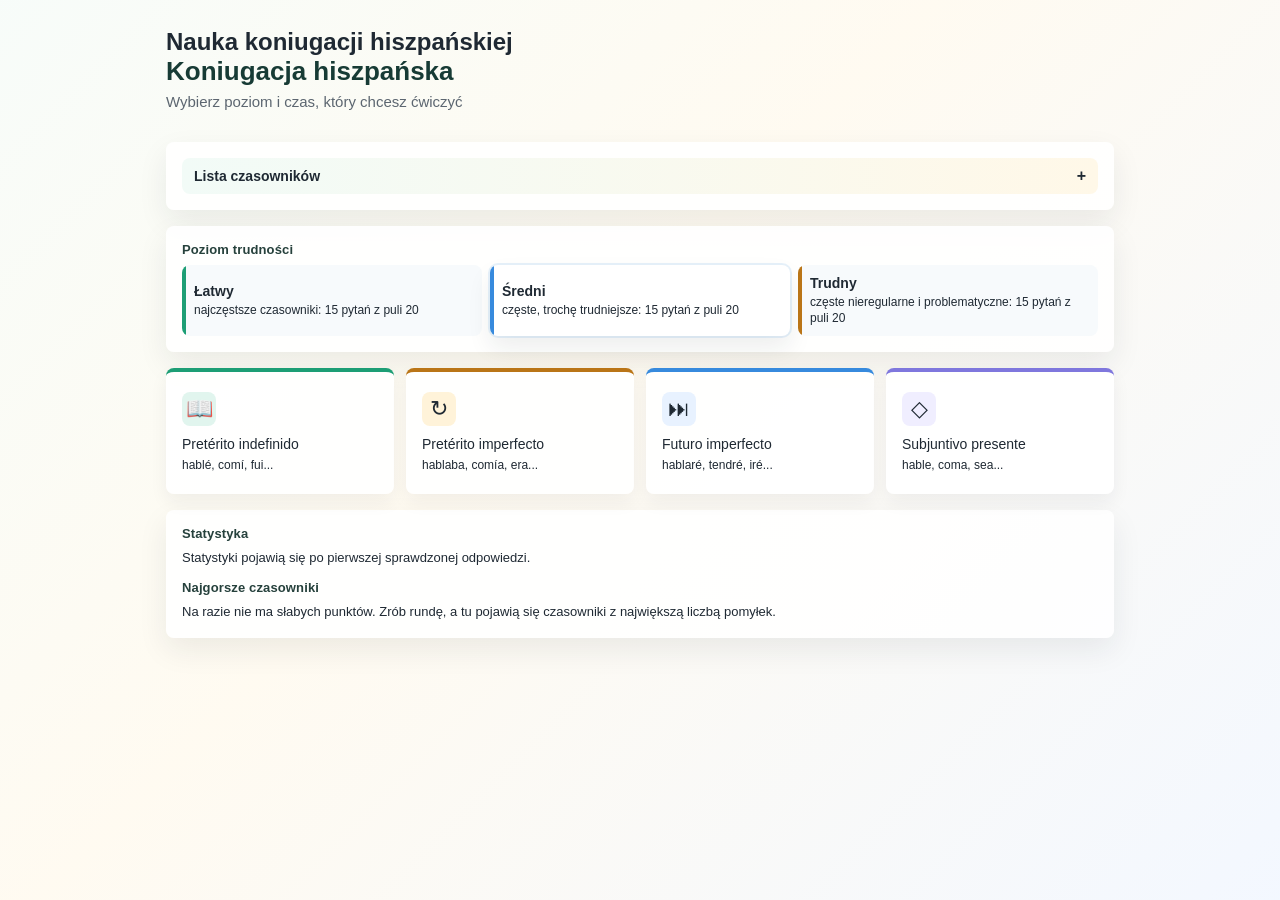
==== spanish_conjugation_app.html @ 1ab61f74 "Add files via upload" ====
﻿<!doctype html>
<html lang="pl">
<head>
<meta charset="UTF-8">

<style>
* { box-sizing: border-box; margin: 0; padding: 0; }
body { font-family: Inter, "Segoe UI", "SF Pro Text", "Helvetica Neue", Arial, sans-serif; }
.page { display: none; padding: 1.5rem 0; }
.page.active { display: block; }

.home-title { font-size: 26px; font-weight: 500; color: var(--color-text-primary); margin-bottom: 6px; }
.home-sub { font-size: 15px; color: var(--color-text-secondary); margin-bottom: 2rem; }

.tense-grid { display: grid; grid-template-columns: repeat(auto-fit, minmax(140px, 1fr)); gap: 12px; }
.tense-card { background: var(--color-background-primary); border: 0.5px solid var(--color-border-tertiary); border-radius: var(--border-radius-lg); padding: 1.25rem 1rem; cursor: pointer; transition: border-color 0.15s, background 0.15s; text-align: left; }
.tense-card:hover { border-color: var(--color-border-primary); background: var(--color-background-secondary); }
.tense-icon { font-size: 22px; margin-bottom: 10px; }
.tense-label { font-size: 14px; font-weight: 500; color: var(--color-text-primary); margin-bottom: 4px; }
.tense-desc { font-size: 12px; color: var(--color-text-secondary); line-height: 1.5; }

.back-btn { display: inline-flex; align-items: center; gap: 6px; font-size: 14px; color: var(--color-text-secondary); background: none; border: none; cursor: pointer; margin-bottom: 1.25rem; padding: 0; }
.back-btn:hover { color: var(--color-text-primary); }

.ex-header { margin-bottom: 1.25rem; }
.ex-title { font-size: 18px; font-weight: 500; color: var(--color-text-primary); margin-bottom: 2px; }
.ex-sub { font-size: 13px; color: var(--color-text-secondary); }

.progress-bar { height: 4px; background: var(--color-border-tertiary); border-radius: 2px; margin-bottom: 1.5rem; }
.progress-fill { height: 100%; border-radius: 2px; transition: width 0.3s; }
.pf-indefinido { background: #1D9E75; }
.pf-futuro { background: #378ADD; }
.pf-imperfecto { background: #BA7517; }
.pf-subjuntivo { background: #7F77DD; }

.counter { font-size: 13px; color: var(--color-text-secondary); margin-bottom: 1rem; }
.card { background: var(--color-background-primary); border: 0.5px solid var(--color-border-tertiary); border-radius: var(--border-radius-lg); padding: 1.5rem; margin-bottom: 1rem; }
.verb-name { font-size: 24px; font-weight: 500; color: var(--color-text-primary); margin-bottom: 1.25rem; }
.pronoun-row { display: flex; align-items: center; gap: 12px; margin-bottom: 10px; }
.pronoun { font-size: 15px; color: var(--color-text-secondary); min-width: 100px; }
.inp { flex: 1; padding: 7px 12px; font-size: 15px; border: 0.5px solid var(--color-border-secondary); border-radius: var(--border-radius-md); background: var(--color-background-secondary); color: var(--color-text-primary); outline: none; transition: border-color 0.15s; }
.inp:focus { border-color: var(--focus-color, #1D9E75); box-shadow: 0 0 0 2px var(--focus-shadow, rgba(29,158,117,0.15)); }
.inp.correct { border-color: #1D9E75; background: #E1F5EE; color: #085041; }
.inp.wrong { border-color: #E24B4A; background: #FCEBEB; color: #501313; }
.inp.accent-warning { border-color: #D6A400; background: #FFF4BF; color: #5D4300; }
.hint.show-accent { color: #8A6500; font-weight: 500; }
.hint { font-size: 13px; min-width: 120px; color: var(--color-text-tertiary); }
.hint.show-correct { color: #0F6E56; font-weight: 500; }
.hint.show-wrong { color: #A32D2D; font-weight: 500; }
.actions { display: flex; gap: 10px; margin-top: 1.25rem; flex-wrap: wrap; }
.btn { padding: 8px 20px; border-radius: var(--border-radius-md); font-size: 14px; cursor: pointer; border: 0.5px solid var(--color-border-secondary); background: transparent; color: var(--color-text-primary); transition: background 0.15s; }
.btn:hover { background: var(--color-background-secondary); }
.btn-green { background: #1D9E75; color: #fff; border-color: #1D9E75; }
.btn-green:hover { background: #0F6E56; border-color: #0F6E56; }
.btn-blue { background: #378ADD; color: #fff; border-color: #378ADD; }
.btn-blue:hover { background: #185FA5; border-color: #185FA5; }
.btn-amber { background: #BA7517; color: #fff; border-color: #BA7517; }
.btn-amber:hover { background: #854F0B; border-color: #854F0B; }
.btn-purple { background: #7F77DD; color: #fff; border-color: #7F77DD; }
.btn-purple:hover { background: #534AB7; border-color: #534AB7; }
.translation-box { margin-top: 1rem; padding: 0.9rem 1rem; background: var(--color-background-secondary); border-radius: var(--border-radius-md); border: 0.5px solid var(--color-border-tertiary); font-size: 14px; color: var(--color-text-secondary); display: none; }
.translation-box strong { color: var(--color-text-primary); font-weight: 500; }
.example-line { margin-top: 0.6rem; padding-top: 0.6rem; border-top: 0.5px solid var(--color-border-tertiary); color: var(--color-text-primary); line-height: 1.45; }
.example-line span { color: var(--color-text-secondary); }
.score-card { text-align: center; padding: 2.5rem 1.5rem; }
.score-num { font-size: 48px; font-weight: 500; }
.score-label { font-size: 16px; color: var(--color-text-secondary); margin: 0.5rem 0 1.5rem; }
.score-green { color: #1D9E75; }
.score-blue { color: #378ADD; }
.score-amber { color: #BA7517; }
.score-purple { color: #7F77DD; }

.mode-panel { background: var(--color-background-primary); border: 0.5px solid var(--color-border-tertiary); border-radius: var(--border-radius-lg); padding: 1rem; margin-bottom: 1rem; }
.panel-title { font-size: 13px; font-weight: 600; color: var(--color-text-primary); margin-bottom: 8px; }
.verb-list-toggle { width: 100%; display: flex; align-items: center; justify-content: space-between; gap: 10px; border: 0.5px solid var(--color-border-secondary); background: var(--color-background-secondary); color: var(--color-text-primary); border-radius: var(--border-radius-md); padding: 10px 12px; cursor: pointer; font-size: 14px; font-weight: 600; }
.verb-list-toggle:hover { border-color: var(--color-border-primary); }
.verb-list-toggle span:last-child { color: var(--color-text-secondary); font-size: 16px; line-height: 1; }
.verb-list-panel { display: none; margin-top: 10px; }
.verb-list-panel.open { display: block; }
.verb-list-level { margin-top: 10px; }
.verb-list-level:first-child { margin-top: 0; }
.verb-list-title { font-size: 12px; font-weight: 600; color: var(--color-text-secondary); margin-bottom: 6px; }
.verb-chip-list { display: flex; flex-wrap: wrap; gap: 6px; }
.verb-chip { padding: 5px 8px; border-radius: var(--border-radius-md); border: 0.5px solid var(--color-border-tertiary); background: var(--color-background-secondary); color: var(--color-text-primary); font-size: 13px; }
.difficulty-options { display: grid; grid-template-columns: repeat(auto-fit, minmax(150px, 1fr)); gap: 8px; }
.difficulty-option { border: 0.5px solid var(--color-border-secondary); background: var(--color-background-secondary); color: var(--color-text-primary); border-radius: var(--border-radius-md); padding: 10px 12px; text-align: left; cursor: pointer; transition: border-color 0.15s, background 0.15s, box-shadow 0.15s; }
.difficulty-option:hover { border-color: var(--color-border-primary); }
.difficulty-option.active { border-color: #1D9E75; background: #E1F5EE; box-shadow: 0 0 0 2px rgba(29,158,117,0.12); }
.difficulty-name { display: block; font-size: 14px; font-weight: 600; margin-bottom: 3px; }
.difficulty-meta { display: block; font-size: 12px; color: var(--color-text-secondary); line-height: 1.35; }
.stats-panel { background: var(--color-background-primary); border: 0.5px solid var(--color-border-tertiary); border-radius: var(--border-radius-lg); padding: 1rem; margin-top: 1rem; }
.stats-grid { display: grid; grid-template-columns: repeat(auto-fit, minmax(110px, 1fr)); gap: 8px; margin-bottom: 1rem; }
.stat-box { background: var(--color-background-secondary); border: 0.5px solid var(--color-border-tertiary); border-radius: var(--border-radius-md); padding: 10px; }
.stat-num { display: block; font-size: 20px; font-weight: 600; color: var(--color-text-primary); }
.stat-label { display: block; margin-top: 2px; font-size: 12px; color: var(--color-text-secondary); }
.worst-list { display: grid; gap: 8px; }
.worst-item { display: grid; grid-template-columns: 1fr auto; align-items: center; gap: 10px; background: var(--color-background-secondary); border: 0.5px solid var(--color-border-tertiary); border-radius: var(--border-radius-md); padding: 9px 10px; }
.worst-name { font-size: 14px; font-weight: 500; color: var(--color-text-primary); }
.worst-meta { font-size: 12px; color: var(--color-text-secondary); margin-top: 2px; }
.muted-note { font-size: 13px; color: var(--color-text-secondary); line-height: 1.45; }
.session-note { font-size: 13px; color: var(--color-text-secondary); margin-top: -0.5rem; margin-bottom: 1rem; }
.verb-name small { display: block; margin-top: 4px; font-size: 13px; color: var(--color-text-secondary); font-weight: 400; }

body {
  --ui-ink: var(--color-text-primary, #1F2933);
  --ui-muted: var(--color-text-secondary, #667085);
  --ui-line: var(--color-border-tertiary, #D8E0E7);
  --ui-card: rgba(255,255,255,0.92);
  --ui-soft: rgba(247,250,252,0.92);
  min-height: 100vh;
  background:
    linear-gradient(135deg, rgba(247,252,249,0.95) 0%, rgba(255,250,239,0.88) 43%, rgba(242,247,255,0.9) 100%);
  color: var(--ui-ink);
}
.page { max-width: 980px; margin: 0 auto; padding: 1.75rem 1rem; }
.home-title { color: #173B35; font-weight: 700; letter-spacing: 0; }
.home-sub { color: #5C6670; }
.mode-panel, .stats-panel, .card {
  background: var(--ui-card);
  border-color: rgba(31,41,51,0.11);
  border-radius: 8px;
  box-shadow: 0 12px 30px rgba(31,41,51,0.08);
}
.panel-title { color: #26413C; letter-spacing: 0.01em; }
.verb-list-toggle, .difficulty-option, .stat-box, .worst-item, .translation-box {
  background: var(--ui-soft);
  border-color: rgba(31,41,51,0.12);
  border-radius: 8px;
}
.verb-list-toggle {
  background: linear-gradient(90deg, #F2FBF7, #FFF8E8);
}
.verb-list-toggle:hover, .difficulty-option:hover, .tense-card:hover {
  transform: translateY(-1px);
  box-shadow: 0 10px 22px rgba(31,41,51,0.09);
}
.verb-chip {
  border-radius: 999px;
  background: #F7FAFC;
  border-color: rgba(31,41,51,0.1);
}
.verb-list-level:nth-child(1) .verb-chip { background: #EAF8F1; color: #0B5F4A; }
.verb-list-level:nth-child(2) .verb-chip { background: #EEF4FF; color: #244B8F; }
.verb-list-level:nth-child(3) .verb-chip { background: #FFF3D9; color: #7A4A08; }
.difficulty-option { position: relative; overflow: hidden; }
.difficulty-option::before {
  content: "";
  position: absolute;
  inset: 0 auto 0 0;
  width: 4px;
  background: #1D9E75;
}
.difficulty-option:nth-child(2)::before { background: #378ADD; }
.difficulty-option:nth-child(3)::before { background: #BA7517; }
.difficulty-option.active {
  background: #FFFFFF;
  box-shadow: 0 0 0 2px rgba(29,158,117,0.12), 0 12px 24px rgba(31,41,51,0.08);
}
.difficulty-option:nth-child(2).active { border-color: #378ADD; box-shadow: 0 0 0 2px rgba(55,138,221,0.12), 0 12px 24px rgba(31,41,51,0.08); }
.difficulty-option:nth-child(3).active { border-color: #BA7517; box-shadow: 0 0 0 2px rgba(186,117,23,0.13), 0 12px 24px rgba(31,41,51,0.08); }
.tense-card {
  background: var(--ui-card);
  border-color: rgba(31,41,51,0.1);
  border-radius: 8px;
  box-shadow: 0 8px 18px rgba(31,41,51,0.06);
  transition: transform 0.15s, box-shadow 0.15s, border-color 0.15s, background 0.15s;
}
.tense-card:nth-child(1) { border-top: 4px solid #1D9E75; }
.tense-card:nth-child(2) { border-top: 4px solid #BA7517; }
.tense-card:nth-child(3) { border-top: 4px solid #378ADD; }
.tense-card:nth-child(4) { border-top: 4px solid #7F77DD; }
.tense-icon {
  width: 34px;
  height: 34px;
  display: inline-flex;
  align-items: center;
  justify-content: center;
  border-radius: 8px;
  background: #F3F7FA;
}
.tense-card:nth-child(1) .tense-icon { background: #E1F5EE; }
.tense-card:nth-child(2) .tense-icon { background: #FFF3D9; }
.tense-card:nth-child(3) .tense-icon { background: #E8F2FF; }
.tense-card:nth-child(4) .tense-icon { background: #F0EEFF; }
.progress-bar { height: 7px; background: rgba(31,41,51,0.09); }
.inp { background: #FFFFFF; border-color: rgba(31,41,51,0.16); border-radius: 8px; }
.btn { border-radius: 8px; font-weight: 600; }
.btn-green, .btn-blue, .btn-amber, .btn-purple { box-shadow: 0 8px 16px rgba(31,41,51,0.12); }
.score-card { background: #FFFFFF; }
@media (max-width: 520px) { .pronoun-row { display: grid; grid-template-columns: 1fr; gap: 6px; } .pronoun { min-width: 0; } .hint { min-width: 0; } .worst-item { grid-template-columns: 1fr; } }
</style>
</head>
<body>
<div id="page-home" class="page active">
  <h2 class="sr-only">Nauka koniugacji hiszpańskiej</h2>
  <p class="home-title">Koniugacja hiszpańska</p>
  <p class="home-sub">Wybierz poziom i czas, który chcesz ćwiczyć</p>

  <section class="mode-panel" aria-labelledby="verb-list-title">
    <button type="button" class="verb-list-toggle" onclick="toggleVerbList()" aria-expanded="false" id="verb-list-toggle">
      <span id="verb-list-title">Lista czasowników</span>
      <span id="verb-list-arrow">+</span>
    </button>
    <div class="verb-list-panel" id="verb-list-panel"></div>
  </section>

  <section class="mode-panel" aria-labelledby="difficulty-title">
    <div class="panel-title" id="difficulty-title">Poziom trudności</div>
    <div class="difficulty-options" id="difficulty-options"></div>
  </section>

  <div class="tense-grid">
    <div class="tense-card" onclick="startTense('indefinido')">
      <div class="tense-icon">📖</div>
      <div class="tense-label">Pretérito indefinido</div>
      <div class="tense-desc">hablé, comí, fui...</div>
    </div>
    <div class="tense-card" onclick="startTense('imperfecto')">
      <div class="tense-icon">↻</div>
      <div class="tense-label">Pretérito imperfecto</div>
      <div class="tense-desc">hablaba, comía, era...</div>
    </div>
    <div class="tense-card" onclick="startTense('futuro')">
      <div class="tense-icon">⏭</div>
      <div class="tense-label">Futuro imperfecto</div>
      <div class="tense-desc">hablaré, tendré, iré...</div>
    </div>
    <div class="tense-card" onclick="startTense('subjuntivo')">
      <div class="tense-icon">◇</div>
      <div class="tense-label">Subjuntivo presente</div>
      <div class="tense-desc">hable, coma, sea...</div>
    </div>
  </div>

  <section class="stats-panel" aria-labelledby="stats-title">
    <div class="panel-title" id="stats-title">Statystyka</div>
    <div id="stats-summary"></div>
    <div class="panel-title" style="margin-top:12px;">Najgorsze czasowniki</div>
    <div id="worst-verbs"></div>
  </section>
</div>

<div id="page-exercise" class="page">
  <button class="back-btn" onclick="goHome()"><i class="ti ti-arrow-left" aria-hidden="true"></i> Strona główna</button>
  <div class="ex-header">
    <div class="ex-title" id="ex-title"></div>
    <div class="ex-sub" id="ex-sub"></div>
  </div>
  <div class="progress-bar"><div class="progress-fill" id="progress"></div></div>
  <div class="counter" id="counter"></div>
  <div id="exercise-area"></div>
</div>

<script>
const pronouns = ["yo","tú","él/ella","nosotros","ellos/ellas"];

const DATA = {
  indefinido: {
    label: "Pretérito indefinido",
    desc: "co zrobiłem / co się stało",
    color: "green",
    verbs: [
      {inf:"hablar",en:"mówić",c:{yo:"hablé",tú:"hablaste","él/ella":"habló",nosotros:"hablamos","ellos/ellas":"hablaron"}},
      {inf:"comer",en:"jeść",c:{yo:"comí",tú:"comiste","él/ella":"comió",nosotros:"comimos","ellos/ellas":"comieron"}},
      {inf:"vivir",en:"żyć / mieszkać",c:{yo:"viví",tú:"viviste","él/ella":"vivió",nosotros:"vivimos","ellos/ellas":"vivieron"}},
      {inf:"ser",en:"być",c:{yo:"fui",tú:"fuiste","él/ella":"fue",nosotros:"fuimos","ellos/ellas":"fueron"}},
      {inf:"ir",en:"iść / jechać",c:{yo:"fui",tú:"fuiste","él/ella":"fue",nosotros:"fuimos","ellos/ellas":"fueron"}},
      {inf:"tener",en:"mieć",c:{yo:"tuve",tú:"tuviste","él/ella":"tuvo",nosotros:"tuvimos","ellos/ellas":"tuvieron"}},
      {inf:"estar",en:"być (gdzieś/w stanie)",c:{yo:"estuve",tú:"estuviste","él/ella":"estuvo",nosotros:"estuvimos","ellos/ellas":"estuvieron"}},
      {inf:"hacer",en:"robić",c:{yo:"hice",tú:"hiciste","él/ella":"hizo",nosotros:"hicimos","ellos/ellas":"hicieron"}},
      {inf:"poder",en:"móc",c:{yo:"pude",tú:"pudiste","él/ella":"pudo",nosotros:"pudimos","ellos/ellas":"pudieron"}},
      {inf:"querer",en:"chcieć / kochać",c:{yo:"quise",tú:"quisiste","él/ella":"quiso",nosotros:"quisimos","ellos/ellas":"quisieron"}},
      {inf:"saber",en:"wiedzieć / umieć",c:{yo:"supe",tú:"supiste","él/ella":"supo",nosotros:"supimos","ellos/ellas":"supieron"}},
      {inf:"venir",en:"przychodzić",c:{yo:"vine",tú:"viniste","él/ella":"vino",nosotros:"vinimos","ellos/ellas":"vinieron"}},
      {inf:"decir",en:"mówić / powiedzieć",c:{yo:"dije",tú:"dijiste","él/ella":"dijo",nosotros:"dijimos","ellos/ellas":"dijeron"}},
      {inf:"dar",en:"dawać",c:{yo:"di",tú:"diste","él/ella":"dio",nosotros:"dimos","ellos/ellas":"dieron"}},
      {inf:"ver",en:"widzieć / oglądać",c:{yo:"vi",tú:"viste","él/ella":"vio",nosotros:"vimos","ellos/ellas":"vieron"}},
      {inf:"poner",en:"kłaść / stawiać",c:{yo:"puse",tú:"pusiste","él/ella":"puso",nosotros:"pusimos","ellos/ellas":"pusieron"}},
      {inf:"traer",en:"przynosić",c:{yo:"traje",tú:"trajiste","él/ella":"trajo",nosotros:"trajimos","ellos/ellas":"trajeron"}},
      {inf:"andar",en:"chodzić",c:{yo:"anduve",tú:"anduviste","él/ella":"anduvo",nosotros:"anduvimos","ellos/ellas":"anduvieron"}},
      {inf:"leer",en:"czytać",c:{yo:"leí",tú:"leíste","él/ella":"leyó",nosotros:"leímos","ellos/ellas":"leyeron"}},
      {inf:"escribir",en:"pisać",c:{yo:"escribí",tú:"escribiste","él/ella":"escribió",nosotros:"escribimos","ellos/ellas":"escribieron"}},
      {inf:"salir",en:"wychodzić",c:{yo:"salí",tú:"saliste","él/ella":"salió",nosotros:"salimos","ellos/ellas":"salieron"}},
      {inf:"llegar",en:"przyjeżdżać",c:{yo:"llegué",tú:"llegaste","él/ella":"llegó",nosotros:"llegamos","ellos/ellas":"llegaron"}},
      {inf:"dormir",en:"spać",c:{yo:"dormí",tú:"dormiste","él/ella":"durmió",nosotros:"dormimos","ellos/ellas":"durmieron"}},
      {inf:"pedir",en:"prosić / zamawiać",c:{yo:"pedí",tú:"pediste","él/ella":"pidió",nosotros:"pedimos","ellos/ellas":"pidieron"}},
      {inf:"sentir",en:"czuć",c:{yo:"sentí",tú:"sentiste","él/ella":"sintió",nosotros:"sentimos","ellos/ellas":"sintieron"}},
      {inf:"conducir",en:"prowadzić (auto)",c:{yo:"conduje",tú:"condujiste","él/ella":"condujo",nosotros:"condujimos","ellos/ellas":"condujeron"}},
      {inf:"caer",en:"upadać",c:{yo:"caí",tú:"caíste","él/ella":"cayó",nosotros:"caímos","ellos/ellas":"cayeron"}},
      {inf:"oír",en:"słyszeć",c:{yo:"oí",tú:"oíste","él/ella":"oyó",nosotros:"oímos","ellos/ellas":"oyeron"}},
      {inf:"construir",en:"budować",c:{yo:"construí",tú:"construiste","él/ella":"construyó",nosotros:"construimos","ellos/ellas":"construyeron"}},
      {inf:"reír",en:"śmiać się",c:{yo:"reí",tú:"reíste","él/ella":"rió",nosotros:"reímos","ellos/ellas":"rieron"}},
      {inf:"morir",en:"umierać",c:{yo:"morí",tú:"moriste","él/ella":"murió",nosotros:"morimos","ellos/ellas":"murieron"}},
      {inf:"seguir",en:"podążać",c:{yo:"seguí",tú:"seguiste","él/ella":"siguió",nosotros:"seguimos","ellos/ellas":"siguieron"}},
      {inf:"elegir",en:"wybierać",c:{yo:"elegí",tú:"elegiste","él/ella":"eligió",nosotros:"elegimos","ellos/ellas":"eligieron"}},
      {inf:"servir",en:"służyć / podawać",c:{yo:"serví",tú:"serviste","él/ella":"sirvió",nosotros:"servimos","ellos/ellas":"sirvieron"}},
      {inf:"volver",en:"wracać",c:{yo:"volví",tú:"volviste","él/ella":"volvió",nosotros:"volvimos","ellos/ellas":"volvieron"}},
      {inf:"empezar",en:"zaczynać",c:{yo:"empecé",tú:"empezaste","él/ella":"empezó",nosotros:"empezamos","ellos/ellas":"empezaron"}},
      {inf:"buscar",en:"szukać",c:{yo:"busqué",tú:"buscaste","él/ella":"buscó",nosotros:"buscamos","ellos/ellas":"buscaron"}},
      {inf:"pagar",en:"płacić",c:{yo:"pagué",tú:"pagaste","él/ella":"pagó",nosotros:"pagamos","ellos/ellas":"pagaron"}},
      {inf:"jugar",en:"grać",c:{yo:"jugué",tú:"jugaste","él/ella":"jugó",nosotros:"jugamos","ellos/ellas":"jugaron"}},
      {inf:"creer",en:"wierzyć / sądzić",c:{yo:"creí",tú:"creíste","él/ella":"creyó",nosotros:"creímos","ellos/ellas":"creyeron"}},
      {inf:"nacer",en:"urodzić się",c:{yo:"nací",tú:"naciste","él/ella":"nació",nosotros:"nacimos","ellos/ellas":"nacieron"}},
      {inf:"trabajar",en:"pracować",c:{yo:"trabajé",tú:"trabajaste","él/ella":"trabajó",nosotros:"trabajamos","ellos/ellas":"trabajaron"}},
      {inf:"estudiar",en:"uczyć się",c:{yo:"estudié",tú:"estudiaste","él/ella":"estudió",nosotros:"estudiamos","ellos/ellas":"estudiaron"}},
      {inf:"comprar",en:"kupować",c:{yo:"compré",tú:"compraste","él/ella":"compró",nosotros:"compramos","ellos/ellas":"compraron"}},
      {inf:"viajar",en:"podróżować",c:{yo:"viajé",tú:"viajaste","él/ella":"viajó",nosotros:"viajamos","ellos/ellas":"viajaron"}},
    ]
  },
  imperfecto: {
    label: "Pretérito imperfecto",
    desc: "co robiłem (w przeszłości, zwyczajowo)",
    color: "amber",
    verbs: [
      {inf:"hablar",en:"mówić",c:{yo:"hablaba",tú:"hablabas","él/ella":"hablaba",nosotros:"hablábamos","ellos/ellas":"hablaban"}},
      {inf:"comer",en:"jeść",c:{yo:"comía",tú:"comías","él/ella":"comía",nosotros:"comíamos","ellos/ellas":"comían"}},
      {inf:"vivir",en:"żyć / mieszkać",c:{yo:"vivía",tú:"vivías","él/ella":"vivía",nosotros:"vivíamos","ellos/ellas":"vivían"}},
      {inf:"ser",en:"być",c:{yo:"era",tú:"eras","él/ella":"era",nosotros:"éramos","ellos/ellas":"eran"}},
      {inf:"ir",en:"iść / jechać",c:{yo:"iba",tú:"ibas","él/ella":"iba",nosotros:"íbamos","ellos/ellas":"iban"}},
      {inf:"ver",en:"widzieć / oglądać",c:{yo:"veía",tú:"veías","él/ella":"veía",nosotros:"veíamos","ellos/ellas":"veían"}},
      {inf:"tener",en:"mieć",c:{yo:"tenía",tú:"tenías","él/ella":"tenía",nosotros:"teníamos","ellos/ellas":"tenían"}},
      {inf:"estar",en:"być (gdzieś/w stanie)",c:{yo:"estaba",tú:"estabas","él/ella":"estaba",nosotros:"estábamos","ellos/ellas":"estaban"}},
      {inf:"hacer",en:"robić",c:{yo:"hacía",tú:"hacías","él/ella":"hacía",nosotros:"hacíamos","ellos/ellas":"hacían"}},
      {inf:"poder",en:"móc",c:{yo:"podía",tú:"podías","él/ella":"podía",nosotros:"podíamos","ellos/ellas":"podían"}},
      {inf:"querer",en:"chcieć / kochać",c:{yo:"quería",tú:"querías","él/ella":"quería",nosotros:"queríamos","ellos/ellas":"querían"}},
      {inf:"saber",en:"wiedzieć / umieć",c:{yo:"sabía",tú:"sabías","él/ella":"sabía",nosotros:"sabíamos","ellos/ellas":"sabían"}},
      {inf:"venir",en:"przychodzić",c:{yo:"venía",tú:"venías","él/ella":"venía",nosotros:"veníamos","ellos/ellas":"venían"}},
      {inf:"decir",en:"mówić / powiedzieć",c:{yo:"decía",tú:"decías","él/ella":"decía",nosotros:"decíamos","ellos/ellas":"decían"}},
      {inf:"poner",en:"kłaść / stawiać",c:{yo:"ponía",tú:"ponías","él/ella":"ponía",nosotros:"poníamos","ellos/ellas":"ponían"}},
      {inf:"salir",en:"wychodzić",c:{yo:"salía",tú:"salías","él/ella":"salía",nosotros:"salíamos","ellos/ellas":"salían"}},
      {inf:"trabajar",en:"pracować",c:{yo:"trabajaba",tú:"trabajabas","él/ella":"trabajaba",nosotros:"trabajábamos","ellos/ellas":"trabajaban"}},
      {inf:"estudiar",en:"uczyć się",c:{yo:"estudiaba",tú:"estudiabas","él/ella":"estudiaba",nosotros:"estudiábamos","ellos/ellas":"estudiaban"}},
      {inf:"comprar",en:"kupować",c:{yo:"compraba",tú:"comprabas","él/ella":"compraba",nosotros:"comprábamos","ellos/ellas":"compraban"}},
      {inf:"viajar",en:"podróżować",c:{yo:"viajaba",tú:"viajabas","él/ella":"viajaba",nosotros:"viajábamos","ellos/ellas":"viajaban"}},
      {inf:"dormir",en:"spać",c:{yo:"dormía",tú:"dormías","él/ella":"dormía",nosotros:"dormíamos","ellos/ellas":"dormían"}},
      {inf:"leer",en:"czytać",c:{yo:"leía",tú:"leías","él/ella":"leía",nosotros:"leíamos","ellos/ellas":"leían"}},
      {inf:"escribir",en:"pisać",c:{yo:"escribía",tú:"escribías","él/ella":"escribía",nosotros:"escribíamos","ellos/ellas":"escribían"}},
      {inf:"jugar",en:"grać",c:{yo:"jugaba",tú:"jugabas","él/ella":"jugaba",nosotros:"jugábamos","ellos/ellas":"jugaban"}},
      {inf:"beber",en:"pić",c:{yo:"bebía",tú:"bebías","él/ella":"bebía",nosotros:"bebíamos","ellos/ellas":"bebían"}},
    {inf:"traer",en:"przynosić",c:{yo:"traía",tú:"traías","él/ella":"traía",nosotros:"traíamos","ellos/ellas":"traían"}},
    {inf:"pedir",en:"prosić / zamawiać",c:{yo:"pedía",tú:"pedías","él/ella":"pedía",nosotros:"pedíamos","ellos/ellas":"pedían"}},
    {inf:"nacer",en:"urodzić się",c:{yo:"nacía",tú:"nacías","él/ella":"nacía",nosotros:"nacíamos","ellos/ellas":"nacían"}},
    {inf:"reír",en:"śmiać się",c:{yo:"reía",tú:"reías","él/ella":"reía",nosotros:"reíamos","ellos/ellas":"reían"}},
      {inf:"vivir",en:"żyć / mieszkać",c:{yo:"vivía",tú:"vivías","él/ella":"vivía",nosotros:"vivíamos","ellos/ellas":"vivían"}},
      {inf:"conocer",en:"znać / poznać",c:{yo:"conocía",tú:"conocías","él/ella":"conocía",nosotros:"conocíamos","ellos/ellas":"conocían"}},
      {inf:"creer",en:"wierzyć",c:{yo:"creía",tú:"creías","él/ella":"creía",nosotros:"creíamos","ellos/ellas":"creían"}},
      {inf:"llevar",en:"nosić / zabrać",c:{yo:"llevaba",tú:"llevabas","él/ella":"llevaba",nosotros:"llevábamos","ellos/ellas":"llevaban"}},
      {inf:"llamar",en:"dzwonić / nazywać",c:{yo:"llamaba",tú:"llamabas","él/ella":"llamaba",nosotros:"llamábamos","ellos/ellas":"llamaban"}},
      {inf:"pasar",en:"mijać / spędzać",c:{yo:"pasaba",tú:"pasabas","él/ella":"pasaba",nosotros:"pasábamos","ellos/ellas":"pasaban"}},
      {inf:"dar",en:"dawać",c:{yo:"daba",tú:"dabas","él/ella":"daba",nosotros:"dábamos","ellos/ellas":"daban"}},
      {inf:"pensar",en:"myśleć",c:{yo:"pensaba",tú:"pensabas","él/ella":"pensaba",nosotros:"pensábamos","ellos/ellas":"pensaban"}},
      {inf:"sentir",en:"czuć",c:{yo:"sentía",tú:"sentías","él/ella":"sentía",nosotros:"sentíamos","ellos/ellas":"sentían"}},
      {inf:"seguir",en:"podążać",c:{yo:"seguía",tú:"seguías","él/ella":"seguía",nosotros:"seguíamos","ellos/ellas":"seguían"}},
    ]
  },
  futuro: {
    label: "Futuro imperfecto",
    desc: "co zrobię / co się stanie",
    color: "blue",
    verbs: [
      {inf:"hablar",en:"mówić",c:{yo:"hablaré",tú:"hablarás","él/ella":"hablará",nosotros:"hablaremos","ellos/ellas":"hablarán"}},
      {inf:"comer",en:"jeść",c:{yo:"comeré",tú:"comerás","él/ella":"comerá",nosotros:"comeremos","ellos/ellas":"comerán"}},
      {inf:"vivir",en:"żyć / mieszkać",c:{yo:"viviré",tú:"vivirás","él/ella":"vivirá",nosotros:"viviremos","ellos/ellas":"vivirán"}},
      {inf:"tener",en:"mieć",c:{yo:"tendré",tú:"tendrás","él/ella":"tendrá",nosotros:"tendremos","ellos/ellas":"tendrán"}},
      {inf:"ser",en:"być",c:{yo:"seré",tú:"serás","él/ella":"será",nosotros:"seremos","ellos/ellas":"serán"}},
      {inf:"ir",en:"iść / jechać",c:{yo:"iré",tú:"irás","él/ella":"irá",nosotros:"iremos","ellos/ellas":"irán"}},
      {inf:"hacer",en:"robić",c:{yo:"haré",tú:"harás","él/ella":"hará",nosotros:"haremos","ellos/ellas":"harán"}},
      {inf:"poder",en:"móc",c:{yo:"podré",tú:"podrás","él/ella":"podrá",nosotros:"podremos","ellos/ellas":"podrán"}},
      {inf:"querer",en:"chcieć / kochać",c:{yo:"querré",tú:"querrás","él/ella":"querrá",nosotros:"querremos","ellos/ellas":"querrán"}},
      {inf:"saber",en:"wiedzieć / umieć",c:{yo:"sabré",tú:"sabrás","él/ella":"sabrá",nosotros:"sabremos","ellos/ellas":"sabrán"}},
      {inf:"venir",en:"przychodzić",c:{yo:"vendré",tú:"vendrás","él/ella":"vendrá",nosotros:"vendremos","ellos/ellas":"vendrán"}},
      {inf:"decir",en:"mówić / powiedzieć",c:{yo:"diré",tú:"dirás","él/ella":"dirá",nosotros:"diremos","ellos/ellas":"dirán"}},
      {inf:"poner",en:"kłaść / stawiać",c:{yo:"pondré",tú:"pondrás","él/ella":"pondrá",nosotros:"pondremos","ellos/ellas":"pondrán"}},
      {inf:"salir",en:"wychodzić",c:{yo:"saldré",tú:"saldrás","él/ella":"saldrá",nosotros:"saldremos","ellos/ellas":"saldrán"}},
      {inf:"valer",en:"być wartym",c:{yo:"valdré",tú:"valdrás","él/ella":"valdrá",nosotros:"valdremos","ellos/ellas":"valdrán"}},
      {inf:"caber",en:"mieścić się",c:{yo:"cabré",tú:"cabrás","él/ella":"cabrá",nosotros:"cabremos","ellos/ellas":"cabrán"}},
      {inf:"haber",en:"być (aux.)",c:{yo:"habré",tú:"habrás","él/ella":"habrá",nosotros:"habremos","ellos/ellas":"habrán"}},
      {inf:"estar",en:"być (gdzieś/w stanie)",c:{yo:"estaré",tú:"estarás","él/ella":"estará",nosotros:"estaremos","ellos/ellas":"estarán"}},
      {inf:"trabajar",en:"pracować",c:{yo:"trabajaré",tú:"trabajarás","él/ella":"trabajará",nosotros:"trabajaremos","ellos/ellas":"trabajarán"}},
      {inf:"estudiar",en:"uczyć się",c:{yo:"estudiaré",tú:"estudiarás","él/ella":"estudiará",nosotros:"estudiaremos","ellos/ellas":"estudiarán"}},
      {inf:"comprar",en:"kupować",c:{yo:"compraré",tú:"comprarás","él/ella":"comprará",nosotros:"compraremos","ellos/ellas":"comprarán"}},
      {inf:"viajar",en:"podróżować",c:{yo:"viajaré",tú:"viajarás","él/ella":"viajará",nosotros:"viajaremos","ellos/ellas":"viajarán"}},
      {inf:"dormir",en:"spać",c:{yo:"dormiré",tú:"dormirás","él/ella":"dormirá",nosotros:"dormiremos","ellos/ellas":"dormirán"}},
      {inf:"escribir",en:"pisać",c:{yo:"escribiré",tú:"escribirás","él/ella":"escribirá",nosotros:"escribiremos","ellos/ellas":"escribirán"}},
      {inf:"leer",en:"czytać",c:{yo:"leeré",tú:"leerás","él/ella":"leerá",nosotros:"leeremos","ellos/ellas":"leerán"}},
      {inf:"abrir",en:"otwierać",c:{yo:"abriré",tú:"abrirás","él/ella":"abrirá",nosotros:"abriremos","ellos/ellas":"abrirán"}},
      {inf:"seguir",en:"podążać",c:{yo:"seguiré",tú:"seguirás","él/ella":"seguirá",nosotros:"seguiremos","ellos/ellas":"seguirán"}},
      {inf:"ver",en:"widzieć / oglądać",c:{yo:"veré",tú:"verás","él/ella":"verá",nosotros:"veremos","ellos/ellas":"verán"}},
      {inf:"dar",en:"dawać",c:{yo:"daré",tú:"darás","él/ella":"dará",nosotros:"daremos","ellos/ellas":"darán"}},
      {inf:"llegar",en:"przyjeżdżać",c:{yo:"llegaré",tú:"llegarás","él/ella":"llegará",nosotros:"llegaremos","ellos/ellas":"llegarán"}},
    ]
  },
  subjuntivo: {
    label: "Subjuntivo presente",
    desc: "życzenia, wątpliwości, emocje",
    color: "purple",
    verbs: [
      {inf:"hablar",en:"mówić",c:{yo:"hable",tú:"hables","él/ella":"hable",nosotros:"hablemos","ellos/ellas":"hablen"}},
      {inf:"comer",en:"jeść",c:{yo:"coma",tú:"comas","él/ella":"coma",nosotros:"comamos","ellos/ellas":"coman"}},
      {inf:"vivir",en:"żyć / mieszkać",c:{yo:"viva",tú:"vivas","él/ella":"viva",nosotros:"vivamos","ellos/ellas":"vivan"}},
      {inf:"ser",en:"być",c:{yo:"sea",tú:"seas","él/ella":"sea",nosotros:"seamos","ellos/ellas":"sean"}},
      {inf:"estar",en:"być (gdzieś/w stanie)",c:{yo:"esté",tú:"estés","él/ella":"esté",nosotros:"estemos","ellos/ellas":"estén"}},
      {inf:"ir",en:"iść / jechać",c:{yo:"vaya",tú:"vayas","él/ella":"vaya",nosotros:"vayamos","ellos/ellas":"vayan"}},
      {inf:"tener",en:"mieć",c:{yo:"tenga",tú:"tengas","él/ella":"tenga",nosotros:"tengamos","ellos/ellas":"tengan"}},
      {inf:"hacer",en:"robić",c:{yo:"haga",tú:"hagas","él/ella":"haga",nosotros:"hagamos","ellos/ellas":"hagan"}},
      {inf:"poder",en:"móc",c:{yo:"pueda",tú:"puedas","él/ella":"pueda",nosotros:"podamos","ellos/ellas":"puedan"}},
      {inf:"querer",en:"chcieć / kochać",c:{yo:"quiera",tú:"quieras","él/ella":"quiera",nosotros:"queramos","ellos/ellas":"quieran"}},
      {inf:"saber",en:"wiedzieć / umieć",c:{yo:"sepa",tú:"sepas","él/ella":"sepa",nosotros:"sepamos","ellos/ellas":"sepan"}},
      {inf:"venir",en:"przychodzić",c:{yo:"venga",tú:"vengas","él/ella":"venga",nosotros:"vengamos","ellos/ellas":"vengan"}},
      {inf:"decir",en:"mówić / powiedzieć",c:{yo:"diga",tú:"digas","él/ella":"diga",nosotros:"digamos","ellos/ellas":"digan"}},
      {inf:"dar",en:"dawać",c:{yo:"dé",tú:"des","él/ella":"dé",nosotros:"demos","ellos/ellas":"den"}},
      {inf:"ver",en:"widzieć / oglądać",c:{yo:"vea",tú:"veas","él/ella":"vea",nosotros:"veamos","ellos/ellas":"vean"}},
      {inf:"poner",en:"kłaść / stawiać",c:{yo:"ponga",tú:"pongas","él/ella":"ponga",nosotros:"pongamos","ellos/ellas":"pongan"}},
      {inf:"salir",en:"wychodzić",c:{yo:"salga",tú:"salgas","él/ella":"salga",nosotros:"salgamos","ellos/ellas":"salgan"}},
      {inf:"traer",en:"przynosić",c:{yo:"traiga",tú:"traigas","él/ella":"traiga",nosotros:"traigamos","ellos/ellas":"traigan"}},
      {inf:"conocer",en:"znać / poznać",c:{yo:"conozca",tú:"conozcas","él/ella":"conozca",nosotros:"conozcamos","ellos/ellas":"conozcan"}},
      {inf:"conducir",en:"prowadzić (auto)",c:{yo:"conduzca",tú:"conduzcas","él/ella":"conduzca",nosotros:"conduzcamos","ellos/ellas":"conduzcan"}},
      {inf:"dormir",en:"spać",c:{yo:"duerma",tú:"duermas","él/ella":"duerma",nosotros:"durmamos","ellos/ellas":"duerman"}},
      {inf:"pedir",en:"prosić / zamawiać",c:{yo:"pida",tú:"pidas","él/ella":"pida",nosotros:"pidamos","ellos/ellas":"pidan"}},
      {inf:"sentir",en:"czuć",c:{yo:"sienta",tú:"sientas","él/ella":"sienta",nosotros:"sintamos","ellos/ellas":"sientan"}},
      {inf:"seguir",en:"podążać",c:{yo:"siga",tú:"sigas","él/ella":"siga",nosotros:"sigamos","ellos/ellas":"sigan"}},
      {inf:"elegir",en:"wybierać",c:{yo:"elija",tú:"elijas","él/ella":"elija",nosotros:"elijamos","ellos/ellas":"elijan"}},
      {inf:"volver",en:"wracać",c:{yo:"vuelva",tú:"vuelvas","él/ella":"vuelva",nosotros:"volvamos","ellos/ellas":"vuelvan"}},
      {inf:"poder",en:"móc",c:{yo:"pueda",tú:"puedas","él/ella":"pueda",nosotros:"podamos","ellos/ellas":"puedan"}},
      {inf:"hablar",en:"mówić",c:{yo:"hable",tú:"hables","él/ella":"hable",nosotros:"hablemos","ellos/ellas":"hablen"}},
      {inf:"trabajar",en:"pracować",c:{yo:"trabaje",tú:"trabajes","él/ella":"trabaje",nosotros:"trabajemos","ellos/ellas":"trabajen"}},
      {inf:"escribir",en:"pisać",c:{yo:"escriba",tú:"escribas","él/ella":"escriba",nosotros:"escribamos","ellos/ellas":"escriban"}},
      {inf:"leer",en:"czytać",c:{yo:"lea",tú:"leas","él/ella":"lea",nosotros:"leamos","ellos/ellas":"lean"}},
      {inf:"abrir",en:"otwierać",c:{yo:"abra",tú:"abras","él/ella":"abra",nosotros:"abramos","ellos/ellas":"abran"}},
      {inf:"buscar",en:"szukać",c:{yo:"busque",tú:"busques","él/ella":"busque",nosotros:"busquemos","ellos/ellas":"busquen"}},
      {inf:"llegar",en:"przyjeżdżać",c:{yo:"llegue",tú:"llegues","él/ella":"llegue",nosotros:"lleguemos","ellos/ellas":"lleguen"}},
      {inf:"pagar",en:"płacić",c:{yo:"pague",tú:"pagues","él/ella":"pague",nosotros:"paguemos","ellos/ellas":"paguen"}},
      {inf:"empezar",en:"zaczynać",c:{yo:"empiece",tú:"empieces","él/ella":"empiece",nosotros:"empecemos","ellos/ellas":"empiecen"}},
      {inf:"jugar",en:"grać",c:{yo:"juegue",tú:"juegues","él/ella":"juegue",nosotros:"juguemos","ellos/ellas":"jueguen"}},
      {inf:"haber",en:"być (aux.)",c:{yo:"haya",tú:"hayas","él/ella":"haya",nosotros:"hayamos","ellos/ellas":"hayan"}},
    ]
  }
};

const SUPPLEMENTAL_VERBS = {
  indefinido: [
    {inf:"haber",en:"być (aux.)",c:{yo:"hube",tú:"hubiste","él/ella":"hubo",nosotros:"hubimos","ellos/ellas":"hubieron"}},
    {inf:"valer",en:"być wartym",c:{yo:"valí",tú:"valiste","él/ella":"valió",nosotros:"valimos","ellos/ellas":"valieron"}},
    {inf:"caber",en:"mieścić się",c:{yo:"cupe",tú:"cupiste","él/ella":"cupo",nosotros:"cupimos","ellos/ellas":"cupieron"}},
    {inf:"conocer",en:"znać / poznać",c:{yo:"conocí",tú:"conociste","él/ella":"conoció",nosotros:"conocimos","ellos/ellas":"conocieron"}},
    {inf:"abrir",en:"otwierać",c:{yo:"abrí",tú:"abriste","él/ella":"abrió",nosotros:"abrimos","ellos/ellas":"abrieron"}},
    {inf:"beber",en:"pić",c:{yo:"bebí",tú:"bebiste","él/ella":"bebió",nosotros:"bebimos","ellos/ellas":"bebieron"}},
    {inf:"pensar",en:"myśleć",c:{yo:"pensé",tú:"pensaste","él/ella":"pensó",nosotros:"pensamos","ellos/ellas":"pensaron"}},
    {inf:"perder",en:"tracić / gubić",c:{yo:"perdí",tú:"perdiste","él/ella":"perdió",nosotros:"perdimos","ellos/ellas":"perdieron"}},
    {inf:"entender",en:"rozumieć",c:{yo:"entendí",tú:"entendiste","él/ella":"entendió",nosotros:"entendimos","ellos/ellas":"entendieron"}},
    {inf:"encontrar",en:"znajdować",c:{yo:"encontré",tú:"encontraste","él/ella":"encontró",nosotros:"encontramos","ellos/ellas":"encontraron"}},
    {inf:"preferir",en:"woleć",c:{yo:"preferí",tú:"preferiste","él/ella":"prefirió",nosotros:"preferimos","ellos/ellas":"prefirieron"}},
    {inf:"conseguir",en:"osiągać / zdobywać",c:{yo:"conseguí",tú:"conseguiste","él/ella":"consiguió",nosotros:"conseguimos","ellos/ellas":"consiguieron"}},
    {inf:"mantener",en:"utrzymywać",c:{yo:"mantuve",tú:"mantuviste","él/ella":"mantuvo",nosotros:"mantuvimos","ellos/ellas":"mantuvieron"}},
    {inf:"traducir",en:"tłumaczyć",c:{yo:"traduje",tú:"tradujiste","él/ella":"tradujo",nosotros:"tradujimos","ellos/ellas":"tradujeron"}},
    {inf:"producir",en:"produkować",c:{yo:"produje",tú:"produjiste","él/ella":"produjo",nosotros:"produjimos","ellos/ellas":"produjeron"}},
    {inf:"ofrecer",en:"oferować",c:{yo:"ofrecí",tú:"ofreciste","él/ella":"ofreció",nosotros:"ofrecimos","ellos/ellas":"ofrecieron"}},
    {inf:"aparecer",en:"pojawiać się",c:{yo:"aparecí",tú:"apareciste","él/ella":"apareció",nosotros:"aparecimos","ellos/ellas":"aparecieron"}},
    {inf:"reconocer",en:"rozpoznawać / przyznawać",c:{yo:"reconocí",tú:"reconociste","él/ella":"reconoció",nosotros:"reconocimos","ellos/ellas":"reconocieron"}}
  ],
  imperfecto: [
    {inf:"haber",en:"być (aux.)",c:{yo:"había",tú:"habías","él/ella":"había",nosotros:"habíamos","ellos/ellas":"habían"}},
    {inf:"valer",en:"być wartym",c:{yo:"valía",tú:"valías","él/ella":"valía",nosotros:"valíamos","ellos/ellas":"valían"}},
    {inf:"caber",en:"mieścić się",c:{yo:"cabía",tú:"cabías","él/ella":"cabía",nosotros:"cabíamos","ellos/ellas":"cabían"}},
    {inf:"abrir",en:"otwierać",c:{yo:"abría",tú:"abrías","él/ella":"abría",nosotros:"abríamos","ellos/ellas":"abrían"}},
    {inf:"buscar",en:"szukać",c:{yo:"buscaba",tú:"buscabas","él/ella":"buscaba",nosotros:"buscábamos","ellos/ellas":"buscaban"}},
    {inf:"llegar",en:"przyjeżdżać",c:{yo:"llegaba",tú:"llegabas","él/ella":"llegaba",nosotros:"llegábamos","ellos/ellas":"llegaban"}},
    {inf:"pagar",en:"płacić",c:{yo:"pagaba",tú:"pagabas","él/ella":"pagaba",nosotros:"pagábamos","ellos/ellas":"pagaban"}},
    {inf:"perder",en:"tracić / gubić",c:{yo:"perdía",tú:"perdías","él/ella":"perdía",nosotros:"perdíamos","ellos/ellas":"perdían"}},
    {inf:"entender",en:"rozumieć",c:{yo:"entendía",tú:"entendías","él/ella":"entendía",nosotros:"entendíamos","ellos/ellas":"entendían"}},
    {inf:"encontrar",en:"znajdować",c:{yo:"encontraba",tú:"encontrabas","él/ella":"encontraba",nosotros:"encontrábamos","ellos/ellas":"encontraban"}},
    {inf:"preferir",en:"woleć",c:{yo:"prefería",tú:"preferías","él/ella":"prefería",nosotros:"preferíamos","ellos/ellas":"preferían"}},
    {inf:"elegir",en:"wybierać",c:{yo:"elegía",tú:"elegías","él/ella":"elegía",nosotros:"elegíamos","ellos/ellas":"elegían"}},
    {inf:"servir",en:"służyć / podawać",c:{yo:"servía",tú:"servías","él/ella":"servía",nosotros:"servíamos","ellos/ellas":"servían"}},
    {inf:"volver",en:"wracać",c:{yo:"volvía",tú:"volvías","él/ella":"volvía",nosotros:"volvíamos","ellos/ellas":"volvían"}},
    {inf:"empezar",en:"zaczynać",c:{yo:"empezaba",tú:"empezabas","él/ella":"empezaba",nosotros:"empezábamos","ellos/ellas":"empezaban"}},
    {inf:"conseguir",en:"osiągać / zdobywać",c:{yo:"conseguía",tú:"conseguías","él/ella":"conseguía",nosotros:"conseguíamos","ellos/ellas":"conseguían"}},
    {inf:"mantener",en:"utrzymywać",c:{yo:"mantenía",tú:"mantenías","él/ella":"mantenía",nosotros:"manteníamos","ellos/ellas":"mantenían"}},
    {inf:"traducir",en:"tłumaczyć",c:{yo:"traducía",tú:"traducías","él/ella":"traducía",nosotros:"traducíamos","ellos/ellas":"traducían"}},
    {inf:"producir",en:"produkować",c:{yo:"producía",tú:"producías","él/ella":"producía",nosotros:"producíamos","ellos/ellas":"producían"}},
    {inf:"ofrecer",en:"oferować",c:{yo:"ofrecía",tú:"ofrecías","él/ella":"ofrecía",nosotros:"ofrecíamos","ellos/ellas":"ofrecían"}},
    {inf:"aparecer",en:"pojawiać się",c:{yo:"aparecía",tú:"aparecías","él/ella":"aparecía",nosotros:"aparecíamos","ellos/ellas":"aparecían"}},
    {inf:"reconocer",en:"rozpoznawać / przyznawać",c:{yo:"reconocía",tú:"reconocías","él/ella":"reconocía",nosotros:"reconocíamos","ellos/ellas":"reconocían"}}
  ],
  futuro: [
    {inf:"pensar",en:"myśleć",c:{yo:"pensaré",tú:"pensarás","él/ella":"pensará",nosotros:"pensaremos","ellos/ellas":"pensarán"}},
    {inf:"sentir",en:"czuć",c:{yo:"sentiré",tú:"sentirás","él/ella":"sentirá",nosotros:"sentiremos","ellos/ellas":"sentirán"}},
    {inf:"pedir",en:"prosić / zamawiać",c:{yo:"pediré",tú:"pedirás","él/ella":"pedirá",nosotros:"pediremos","ellos/ellas":"pedirán"}},
    {inf:"traer",en:"przynosić",c:{yo:"traeré",tú:"traerás","él/ella":"traerá",nosotros:"traeremos","ellos/ellas":"traerán"}},
    {inf:"nacer",en:"urodzić się",c:{yo:"naceré",tú:"nacerás","él/ella":"nacerá",nosotros:"naceremos","ellos/ellas":"nacerán"}},
    {inf:"reír",en:"śmiać się",c:{yo:"reiré",tú:"reirás","él/ella":"reirá",nosotros:"reiremos","ellos/ellas":"reirán"}},
    {inf:"elegir",en:"wybierać",c:{yo:"elegiré",tú:"elegirás","él/ella":"elegirá",nosotros:"elegiremos","ellos/ellas":"elegirán"}},
    {inf:"servir",en:"służyć / podawać",c:{yo:"serviré",tú:"servirás","él/ella":"servirá",nosotros:"serviremos","ellos/ellas":"servirán"}},
    {inf:"volver",en:"wracać",c:{yo:"volveré",tú:"volverás","él/ella":"volverá",nosotros:"volveremos","ellos/ellas":"volverán"}},
    {inf:"empezar",en:"zaczynać",c:{yo:"empezaré",tú:"empezarás","él/ella":"empezará",nosotros:"empezaremos","ellos/ellas":"empezarán"}},
    {inf:"buscar",en:"szukać",c:{yo:"buscaré",tú:"buscarás","él/ella":"buscará",nosotros:"buscaremos","ellos/ellas":"buscarán"}},
    {inf:"pagar",en:"płacić",c:{yo:"pagaré",tú:"pagarás","él/ella":"pagará",nosotros:"pagaremos","ellos/ellas":"pagarán"}},
    {inf:"jugar",en:"grać",c:{yo:"jugaré",tú:"jugarás","él/ella":"jugará",nosotros:"jugaremos","ellos/ellas":"jugarán"}},
    {inf:"creer",en:"wierzyć / sądzić",c:{yo:"creeré",tú:"creerás","él/ella":"creerá",nosotros:"creeremos","ellos/ellas":"creerán"}},
    {inf:"conocer",en:"znać / poznać",c:{yo:"conoceré",tú:"conocerás","él/ella":"conocerá",nosotros:"conoceremos","ellos/ellas":"conocerán"}},
    {inf:"perder",en:"tracić / gubić",c:{yo:"perderé",tú:"perderás","él/ella":"perderá",nosotros:"perderemos","ellos/ellas":"perderán"}},
    {inf:"entender",en:"rozumieć",c:{yo:"entenderé",tú:"entenderás","él/ella":"entenderá",nosotros:"entenderemos","ellos/ellas":"entenderán"}},
    {inf:"encontrar",en:"znajdować",c:{yo:"encontraré",tú:"encontrarás","él/ella":"encontrará",nosotros:"encontraremos","ellos/ellas":"encontrarán"}},
    {inf:"preferir",en:"woleć",c:{yo:"preferiré",tú:"preferirás","él/ella":"preferirá",nosotros:"preferiremos","ellos/ellas":"preferirán"}},
    {inf:"conseguir",en:"osiągać / zdobywać",c:{yo:"conseguiré",tú:"conseguirás","él/ella":"conseguirá",nosotros:"conseguiremos","ellos/ellas":"conseguirán"}},
    {inf:"mantener",en:"utrzymywać",c:{yo:"mantendré",tú:"mantendrás","él/ella":"mantendrá",nosotros:"mantendremos","ellos/ellas":"mantendrán"}},
    {inf:"traducir",en:"tłumaczyć",c:{yo:"traduciré",tú:"traducirás","él/ella":"traducirá",nosotros:"traduciremos","ellos/ellas":"traducirán"}},
    {inf:"producir",en:"produkować",c:{yo:"produciré",tú:"producirás","él/ella":"producirá",nosotros:"produciremos","ellos/ellas":"producirán"}},
    {inf:"ofrecer",en:"oferować",c:{yo:"ofreceré",tú:"ofrecerás","él/ella":"ofrecerá",nosotros:"ofreceremos","ellos/ellas":"ofrecerán"}},
    {inf:"aparecer",en:"pojawiać się",c:{yo:"apareceré",tú:"aparecerás","él/ella":"aparecerá",nosotros:"apareceremos","ellos/ellas":"aparecerán"}},
    {inf:"reconocer",en:"rozpoznawać / przyznawać",c:{yo:"reconoceré",tú:"reconocerás","él/ella":"reconocerá",nosotros:"reconoceremos","ellos/ellas":"reconocerán"}}
  ],
  subjuntivo: [
    {inf:"valer",en:"być wartym",c:{yo:"valga",tú:"valgas","él/ella":"valga",nosotros:"valgamos","ellos/ellas":"valgan"}},
    {inf:"caber",en:"mieścić się",c:{yo:"quepa",tú:"quepas","él/ella":"quepa",nosotros:"quepamos","ellos/ellas":"quepan"}},
    {inf:"escribir",en:"pisać",c:{yo:"escriba",tú:"escribas","él/ella":"escriba",nosotros:"escribamos","ellos/ellas":"escriban"}},
    {inf:"pensar",en:"myśleć",c:{yo:"piense",tú:"pienses","él/ella":"piense",nosotros:"pensemos","ellos/ellas":"piensen"}},
    {inf:"perder",en:"tracić / gubić",c:{yo:"pierda",tú:"pierdas","él/ella":"pierda",nosotros:"perdamos","ellos/ellas":"pierdan"}},
    {inf:"entender",en:"rozumieć",c:{yo:"entienda",tú:"entiendas","él/ella":"entienda",nosotros:"entendamos","ellos/ellas":"entiendan"}},
    {inf:"encontrar",en:"znajdować",c:{yo:"encuentre",tú:"encuentres","él/ella":"encuentre",nosotros:"encontremos","ellos/ellas":"encuentren"}},
    {inf:"preferir",en:"woleć",c:{yo:"prefiera",tú:"prefieras","él/ella":"prefiera",nosotros:"prefiramos","ellos/ellas":"prefieran"}},
    {inf:"creer",en:"wierzyć / sądzić",c:{yo:"crea",tú:"creas","él/ella":"crea",nosotros:"creamos","ellos/ellas":"crean"}},
    {inf:"morir",en:"umierać",c:{yo:"muera",tú:"mueras","él/ella":"muera",nosotros:"muramos","ellos/ellas":"mueran"}},
    {inf:"nacer",en:"urodzić się",c:{yo:"nazca",tú:"nazcas","él/ella":"nazca",nosotros:"nazcamos","ellos/ellas":"nazcan"}},
    {inf:"reír",en:"śmiać się",c:{yo:"ría",tú:"rías","él/ella":"ría",nosotros:"riamos","ellos/ellas":"rían"}},
    {inf:"conseguir",en:"osiągać / zdobywać",c:{yo:"consiga",tú:"consigas","él/ella":"consiga",nosotros:"consigamos","ellos/ellas":"consigan"}},
    {inf:"mantener",en:"utrzymywać",c:{yo:"mantenga",tú:"mantengas","él/ella":"mantenga",nosotros:"mantengamos","ellos/ellas":"mantengan"}},
    {inf:"traducir",en:"tłumaczyć",c:{yo:"traduzca",tú:"traduzcas","él/ella":"traduzca",nosotros:"traduzcamos","ellos/ellas":"traduzcan"}},
    {inf:"producir",en:"produkować",c:{yo:"produzca",tú:"produzcas","él/ella":"produzca",nosotros:"produzcamos","ellos/ellas":"produzcan"}},
    {inf:"ofrecer",en:"oferować",c:{yo:"ofrezca",tú:"ofrezcas","él/ella":"ofrezca",nosotros:"ofrezcamos","ellos/ellas":"ofrezcan"}},
    {inf:"aparecer",en:"pojawiać się",c:{yo:"aparezca",tú:"aparezcas","él/ella":"aparezca",nosotros:"aparezcamos","ellos/ellas":"aparezcan"}},
    {inf:"reconocer",en:"rozpoznawać / przyznawać",c:{yo:"reconozca",tú:"reconozcas","él/ella":"reconozca",nosotros:"reconozcamos","ellos/ellas":"reconozcan"}}
  ]
};

Object.entries(SUPPLEMENTAL_VERBS).forEach(([tense, verbs]) => {
  const existing = new Set(DATA[tense].verbs.map(v => v.inf));
  verbs.forEach(v => { if(!existing.has(v.inf)) DATA[tense].verbs.push(v); });
});
const DIFFICULTIES = {
  easy: {
    label: "Łatwy",
    verbCount: 3,
    desc: "najczęstsze czasowniki: 15 pytań z puli 20",
    verbs: ["ser","estar","tener","ir","hacer","poder","querer","decir","saber","venir","dar","ver","poner","salir","haber","traer","dormir","pedir","hablar","comer"]
  },
  normal: {
    label: "Średni",
    verbCount: 3,
    desc: "częste, trochę trudniejsze: 15 pytań z puli 20",
    verbs: ["seguir","sentir","volver","empezar","jugar","leer","oír","caer","creer","conocer","conducir","construir","elegir","servir","morir","valer","caber","andar","escribir","trabajar"]
  },
  hard: {
    label: "Trudny",
    verbCount: 3,
    desc: "częste nieregularne i problematyczne: 15 pytań z puli 20",
    verbs: ["pensar","perder","entender","encontrar","preferir","conseguir","mantener","traducir","producir","ofrecer","aparecer","reconocer","reír","nacer","buscar","pagar","llegar","abrir","beber","vivir"]
  }
};
const STATS_KEY = "spanishConjugationStats.v2";
let selectedDifficulty = localStorage.getItem("spanishConjugationDifficulty") || "normal";
let currentTense = null, queue = [], current = 0, score = 0, checked = false, sessionWrong = [];

function shuffle(a){
  const copy = [...a];
  for(let i = copy.length - 1; i > 0; i--){
    const j = Math.floor(Math.random() * (i + 1));
    [copy[i], copy[j]] = [copy[j], copy[i]];
  }
  return copy;
}
function normalize(s){ return s.trim().toLowerCase().normalize("NFD").replace(/[\u0300-\u036f]/g,""); }
function cleanText(s){ return s.trim().toLowerCase(); }
function hasAccentDifference(answer, correct){ return normalize(answer) === normalize(correct) && cleanText(answer) !== cleanText(correct); }
function randomPick(items){ return items[Math.floor(Math.random() * items.length)]; }
function subjectFor(pronoun){ return {yo:"yo", tú:"tú", "él/ella":"ella", nosotros:"nosotros", "ellos/ellas":"ellos"}[pronoun] || pronoun; }
function exampleFor(q, correct){
  const subject = subjectFor(q.pronoun);
  const sets = {
    indefinido: ["Ayer " + subject + " " + correct + ".", "La semana pasada " + subject + " " + correct + ".", "En ese momento " + subject + " " + correct + ".", "Anoche " + subject + " " + correct + ".", "De repente " + subject + " " + correct + "."],
    imperfecto: ["Antes " + subject + " " + correct + " a menudo.", "De niño, " + subject + " " + correct + ".", "Cada verano " + subject + " " + correct + ".", "Normalmente " + subject + " " + correct + ".", "Mientras tanto, " + subject + " " + correct + "."],
    futuro: ["Mañana " + subject + " " + correct + ".", "El próximo año " + subject + " " + correct + ".", "Después " + subject + " " + correct + ".", "Pronto " + subject + " " + correct + ".", "Esta tarde " + subject + " " + correct + "."],
    subjuntivo: ["Es posible que " + subject + " " + correct + ".", "Quiero que " + subject + " " + correct + ".", "Dudo que " + subject + " " + correct + ".", "Ojalá que " + subject + " " + correct + ".", "Es importante que " + subject + " " + correct + "."]
  };
  return randomPick(sets[currentTense] || [subject + " " + correct + "."]);
}
function showExample(q, correct){
  const box = document.getElementById("example-line");
  if(box) box.innerHTML = "<span>Przykład:</span> " + exampleFor(q, correct);
}
function statKey(tense, inf){ return `${tense}::${inf}`; }
function getStats(){
  try { return JSON.parse(localStorage.getItem(STATS_KEY)) || {}; }
  catch(e){ return {}; }
}
function saveStats(stats){ localStorage.setItem(STATS_KEY, JSON.stringify(stats)); }
function getUniqueVerbs(tense, level = null){
  const seen = new Set();
  const allowed = level ? new Set(DIFFICULTIES[level].verbs) : null;
  return DATA[tense].verbs.filter(v => {
    if(allowed && !allowed.has(v.inf)) return false;
    if(seen.has(v.inf)) return false;
    seen.add(v.inf);
    return pronouns.every(p => Object.prototype.hasOwnProperty.call(v.c, p));
  });
}
function buildQueueFromVerbs(verbs){
  const groups = shuffle(verbs).map(v => ({
    inf: v.inf,
    items: shuffle(pronouns).map(p => ({verb:v, pronoun:p}))
  }));
  const queue = [];
  while(groups.some(g => g.items.length)){
    const lastInf = queue.length ? queue[queue.length - 1].verb.inf : null;
    let candidates = groups
      .filter(g => g.items.length && g.inf !== lastInf)
      .sort((a, b) => b.items.length - a.items.length);
    if(!candidates.length) candidates = groups.filter(g => g.items.length);
    const bestSize = candidates[0]?.items.length || 0;
    const best = candidates.filter(g => g.items.length === bestSize);
    const chosen = randomPick(best);
    queue.push(chosen.items.pop());
  }
  return queue;
}
function buildRandomFormQueue(verbs, count = 15){
  const remaining = shuffle(verbs.flatMap(v => pronouns.map(p => ({verb:v, pronoun:p}))));
  const queue = [];
  while(queue.length < count && remaining.length){
    const lastInf = queue.length ? queue[queue.length - 1].verb.inf : null;
    const candidates = remaining.filter(item => item.verb.inf !== lastInf);
    const pool = candidates.length ? candidates : remaining;
    const chosen = randomPick(pool);
    queue.push(chosen);
    remaining.splice(remaining.indexOf(chosen), 1);
  }
  return queue;
}
function recordAnswer(q, ok){
  const stats = getStats();
  const key = statKey(currentTense, q.verb.inf);
  const item = stats[key] || { tense: currentTense, inf: q.verb.inf, en: q.verb.en, attempts: 0, correct: 0, wrong: 0 };
  item.attempts += 1;
  if(ok) item.correct += 1; else item.wrong += 1;
  item.lastPracticed = Date.now();
  stats[key] = item;
  saveStats(stats);
  if(!ok && !sessionWrong.some(item => item.verb.inf === q.verb.inf && item.pronoun === q.pronoun)){
    sessionWrong.push({verb: q.verb, pronoun: q.pronoun});
  }
  renderStats();
}
function getWorstStats(limit = 5, tense = null){
  return Object.values(getStats())
    .filter(s => s.attempts > 0 && (!tense || s.tense === tense))
    .map(s => ({...s, accuracy: s.correct / s.attempts}))
    .sort((a,b) => (a.accuracy - b.accuracy) || (b.wrong - a.wrong) || (b.attempts - a.attempts))
    .slice(0, limit);
}

function showPage(id){
  document.querySelectorAll(".page").forEach(p=>p.classList.remove("active"));
  document.getElementById(id).classList.add("active");
  if(id === "page-home") renderStats();
}

function goHome(){ showPage("page-home"); }

function renderDifficultyOptions(){
  const wrap = document.getElementById("difficulty-options");
  if(!wrap) return;
  wrap.innerHTML = Object.entries(DIFFICULTIES).map(([key, d]) => `
    <button type="button" class="difficulty-option ${selectedDifficulty === key ? "active" : ""}" onclick="setDifficulty('${key}')" aria-pressed="${selectedDifficulty === key}">
      <span class="difficulty-name">${d.label}</span>
      <span class="difficulty-meta">${d.desc}</span>
    </button>`).join("");
}
function renderVerbList(){
  const panel = document.getElementById("verb-list-panel");
  if(!panel) return;
  panel.innerHTML = Object.entries(DIFFICULTIES).map(([, d]) => `
    <div class="verb-list-level">
      <div class="verb-list-title">${d.label}</div>
      <div class="verb-chip-list">${d.verbs.map(v => `<span class="verb-chip">${v}</span>`).join("")}</div>
    </div>`).join("");
}
function toggleVerbList(){
  const panel = document.getElementById("verb-list-panel");
  const toggle = document.getElementById("verb-list-toggle");
  const arrow = document.getElementById("verb-list-arrow");
  if(!panel || !toggle || !arrow) return;
  const open = panel.classList.toggle("open");
  toggle.setAttribute("aria-expanded", String(open));
  arrow.textContent = open ? "−" : "+";
}
function setDifficulty(level){
  selectedDifficulty = level;
  localStorage.setItem("spanishConjugationDifficulty", level);
  renderDifficultyOptions();
}

function renderStats(){
  const summary = document.getElementById("stats-summary");
  const worstBox = document.getElementById("worst-verbs");
  if(!summary || !worstBox) return;
  const all = Object.values(getStats());
  const attempts = all.reduce((sum, s) => sum + s.attempts, 0);
  const correct = all.reduce((sum, s) => sum + s.correct, 0);
  const wrong = all.reduce((sum, s) => sum + s.wrong, 0);
  const pct = attempts ? Math.round((correct / attempts) * 100) : 0;
  summary.innerHTML = attempts ? `
    <div class="stats-grid">
      <div class="stat-box"><span class="stat-num">${attempts}</span><span class="stat-label">odpowiedzi</span></div>
      <div class="stat-box"><span class="stat-num">${pct}%</span><span class="stat-label">poprawnych</span></div>
      <div class="stat-box"><span class="stat-num">${wrong}</span><span class="stat-label">do powtórki</span></div>
    </div>` : `<p class="muted-note">Statystyki pojawią się po pierwszej sprawdzonej odpowiedzi.</p>`;

  const worst = getWorstStats(5);
  worstBox.innerHTML = worst.length ? `<div class="worst-list">${worst.map(s => {
    const acc = Math.round(s.accuracy * 100);
    return `<div class="worst-item">
      <div><div class="worst-name">${s.inf}</div><div class="worst-meta">${DATA[s.tense].label}: ${acc}% (${s.correct}/${s.attempts})</div></div>
      <button class="btn" onclick="repeatWorst('${s.tense}', '${s.inf.replace(/'/g,"\\'")}')">Powtórz</button>
    </div>`;
  }).join("")}</div>` : `<p class="muted-note">Na razie nie ma słabych punktów. Zrób rundę, a tu pojawią się czasowniki z największą liczbą pomyłek.</p>`;
}

function startTense(tense, customVerbs = null, customTitle = null, customDesc = null){
  currentTense = tense;
  const d = DATA[tense];
  document.getElementById("ex-title").textContent = customTitle || d.label;
  document.getElementById("ex-sub").textContent = customDesc || (customVerbs ? "Powtórka wybranych czasowników" : `${d.desc} · ${DIFFICULTIES[selectedDifficulty].label}`);
  const pf = document.getElementById("progress");
  pf.className = "progress-fill pf-" + tense;

  const btnClass = { indefinido:"btn-green", futuro:"btn-blue", imperfecto:"btn-amber", subjuntivo:"btn-purple" }[tense];
  window._btnClass = btnClass;

  const available = getUniqueVerbs(tense, selectedDifficulty);
  const verbs = customVerbs || available;
  queue = customVerbs ? buildQueueFromVerbs(verbs) : buildRandomFormQueue(verbs, DIFFICULTIES[selectedDifficulty].verbCount * pronouns.length);
  current = 0; score = 0; checked = false; sessionWrong = [];
  showPage("page-exercise");
  renderExercise();
}

function repeatWorst(tense = currentTense, inf = null){
  const unique = getUniqueVerbs(tense);
  const verbs = inf ? unique.filter(v => v.inf === inf) : getWorstStats(3, tense).map(s => unique.find(v => v.inf === s.inf)).filter(Boolean);
  if(!verbs.length) return;
  startTense(tense, verbs, "Powtórka: najsłabsze czasowniki", "Powtórka czasowników, które mają najniższą skuteczność");
}

function startWrongReview(){
  if(!sessionWrong.length) return;
  const wrongQueue = shuffle(sessionWrong);
  document.getElementById("ex-title").textContent = "Powtórka: błędne formy";
  document.getElementById("ex-sub").textContent = "Powtórka tylko tych form, które były błędne w ostatniej rundzie";
  queue = wrongQueue;
  current = 0; score = 0; checked = false; sessionWrong = [];
  showPage("page-exercise");
  renderExercise();
}

function renderExercise(){
  if(current >= queue.length){ renderScore(); return; }
  const q = queue[current];
  const v = q.verb, p = q.pronoun;
  checked = false;
  document.getElementById("counter").textContent = `Pytanie ${current+1} / ${queue.length}`;
  document.getElementById("progress").style.width = `${(current/queue.length)*100}%`;
  document.getElementById("exercise-area").innerHTML = `
    <div class="card">
      <div class="verb-name">${v.inf}<small>${v.en}</small></div>
      <div class="session-note">Każdy wybrany czasownik pojawia się we wszystkich osobach oprócz vosotros.</div>
      <div class="pronoun-row">
        <span class="pronoun">${p}</span>
        <input class="inp" id="ans" type="text" placeholder="wpisz formę..." autocomplete="off" autocorrect="off" spellcheck="false"/>
        <span class="hint" id="hint"></span>
      </div>
      <div class="translation-box" id="tbox"><strong>${v.inf}</strong> = ${v.en}<div class="example-line" id="example-line"></div></div>
      <div class="actions">
        <button class="btn ${window._btnClass}" id="check-btn" onclick="checkAnswer()">Sprawdź</button>
        <button class="btn" onclick="skipQ()">Pomiń →</button>
      </div>
    </div>`;
  const inp = document.getElementById("ans");
  inp.focus();
  inp.addEventListener("keydown", e => { if(e.key==="Enter") checked ? nextQ() : checkAnswer(); });
}

function checkAnswer(){
  if(checked) return;
  checked = true;
  const q = queue[current], correct = q.verb.c[q.pronoun];
  const inp = document.getElementById("ans");
  const hint = document.getElementById("hint");
  const btn = document.getElementById("check-btn");
  const ok = normalize(inp.value) === normalize(correct);
  const accentIssue = ok && hasAccentDifference(inp.value, correct);
  if(accentIssue){
    inp.classList.add("accent-warning");
    hint.textContent = "✓ zaliczone, akcent: " + correct;
    hint.className = "hint show-accent";
    score++;
  } else if(ok){
    inp.classList.add("correct");
    hint.textContent="✓ dobrze!";
    hint.className="hint show-correct";
    score++;
  } else {
    inp.classList.add("wrong");
    hint.textContent=correct;
    hint.className="hint show-wrong";
  }
  recordAnswer(q, ok);
  showExample(q, correct);
  document.getElementById("tbox").style.display="block";
  btn.textContent="Dalej →";
  btn.onclick=nextQ;
}

function skipQ(){
  if(!checked){
    checked=true;
    const q = queue[current];
    const correct=q.verb.c[q.pronoun];
    const inp=document.getElementById("ans");
    inp.classList.add("wrong");
    document.getElementById("hint").textContent=correct;
    document.getElementById("hint").className="hint show-wrong";
    showExample(q, correct);
    document.getElementById("tbox").style.display="block";
    const btn=document.getElementById("check-btn");
    btn.textContent="Dalej →"; btn.onclick=nextQ;
    recordAnswer(q, false);
  } else nextQ();
}

function nextQ(){ current++; renderExercise(); }

function renderScore(){
  document.getElementById("progress").style.width="100%";
  document.getElementById("counter").textContent="";
  const total = queue.length;
  const pct=Math.round((score/total)*100);
  const msg=pct>=80?"¡Muy bien!":pct>=50?"Niezłe, ćwicz dalej!":"Warto powtórzyć materiał.";
  const sc = { indefinido:"score-green", futuro:"score-blue", imperfecto:"score-amber", subjuntivo:"score-purple" }[currentTense];
  const retryWrong = sessionWrong.length ? `<button class="btn" onclick="startWrongReview()">Powtórz błędne (${sessionWrong.length})</button>` : "";
  const retryWorst = getWorstStats(3, currentTense).length ? `<button class="btn" onclick="repeatWorst('${currentTense}')">Powtórz najsłabsze</button>` : "";
  document.getElementById("exercise-area").innerHTML=`
    <div class="card score-card">
      <div class="score-num ${sc}">${score}/${total}</div>
      <div class="score-label">${pct}% poprawnych<br><span style="font-size:15px;color:var(--color-text-primary)">${msg}</span></div>
      <div style="display:flex;gap:10px;justify-content:center;flex-wrap:wrap;">
        <button class="btn ${window._btnClass}" onclick="startTense('${currentTense}')">Jeszcze raz</button>
        ${retryWrong}
        ${retryWorst}
        <button class="btn" onclick="goHome()">Inne ćwiczenie</button>
      </div>
    </div>`;
}

renderVerbList();
renderDifficultyOptions();
renderStats();</script>
</body>
</html>
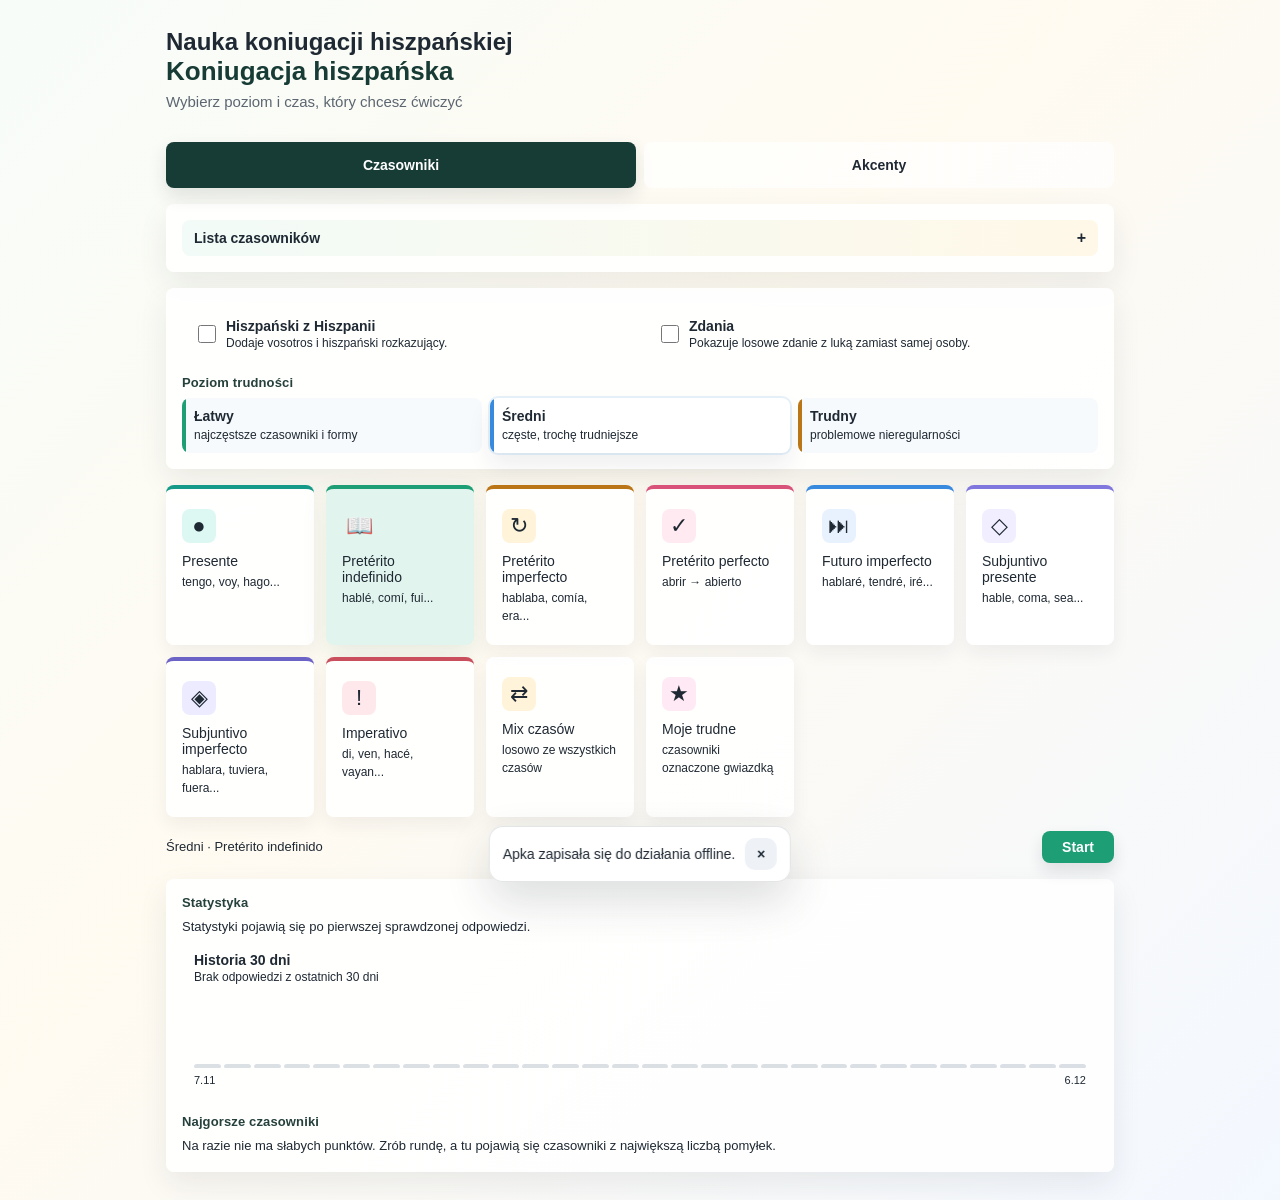
==== commit dbf8ed90: "Add files via upload" ====
--- a/spanish_conjugation_app.html
+++ b/spanish_conjugation_app.html
@@ -1,201 +1,29 @@
 ﻿<!doctype html>
 <html lang="pl">
-<head>
-<meta charset="UTF-8">
-
-<style>
-* { box-sizing: border-box; margin: 0; padding: 0; }
-body { font-family: Inter, "Segoe UI", "SF Pro Text", "Helvetica Neue", Arial, sans-serif; }
-.page { display: none; padding: 1.5rem 0; }
-.page.active { display: block; }
-
-.home-title { font-size: 26px; font-weight: 500; color: var(--color-text-primary); margin-bottom: 6px; }
-.home-sub { font-size: 15px; color: var(--color-text-secondary); margin-bottom: 2rem; }
-
-.tense-grid { display: grid; grid-template-columns: repeat(auto-fit, minmax(140px, 1fr)); gap: 12px; }
-.tense-card { background: var(--color-background-primary); border: 0.5px solid var(--color-border-tertiary); border-radius: var(--border-radius-lg); padding: 1.25rem 1rem; cursor: pointer; transition: border-color 0.15s, background 0.15s; text-align: left; }
-.tense-card:hover { border-color: var(--color-border-primary); background: var(--color-background-secondary); }
-.tense-icon { font-size: 22px; margin-bottom: 10px; }
-.tense-label { font-size: 14px; font-weight: 500; color: var(--color-text-primary); margin-bottom: 4px; }
-.tense-desc { font-size: 12px; color: var(--color-text-secondary); line-height: 1.5; }
-
-.back-btn { display: inline-flex; align-items: center; gap: 6px; font-size: 14px; color: var(--color-text-secondary); background: none; border: none; cursor: pointer; margin-bottom: 1.25rem; padding: 0; }
-.back-btn:hover { color: var(--color-text-primary); }
-
-.ex-header { margin-bottom: 1.25rem; }
-.ex-title { font-size: 18px; font-weight: 500; color: var(--color-text-primary); margin-bottom: 2px; }
-.ex-sub { font-size: 13px; color: var(--color-text-secondary); }
-
-.progress-bar { height: 4px; background: var(--color-border-tertiary); border-radius: 2px; margin-bottom: 1.5rem; }
-.progress-fill { height: 100%; border-radius: 2px; transition: width 0.3s; }
-.pf-indefinido { background: #1D9E75; }
-.pf-futuro { background: #378ADD; }
-.pf-imperfecto { background: #BA7517; }
-.pf-subjuntivo { background: #7F77DD; }
-
-.counter { font-size: 13px; color: var(--color-text-secondary); margin-bottom: 1rem; }
-.card { background: var(--color-background-primary); border: 0.5px solid var(--color-border-tertiary); border-radius: var(--border-radius-lg); padding: 1.5rem; margin-bottom: 1rem; }
-.verb-name { font-size: 24px; font-weight: 500; color: var(--color-text-primary); margin-bottom: 1.25rem; }
-.pronoun-row { display: flex; align-items: center; gap: 12px; margin-bottom: 10px; }
-.pronoun { font-size: 15px; color: var(--color-text-secondary); min-width: 100px; }
-.inp { flex: 1; padding: 7px 12px; font-size: 15px; border: 0.5px solid var(--color-border-secondary); border-radius: var(--border-radius-md); background: var(--color-background-secondary); color: var(--color-text-primary); outline: none; transition: border-color 0.15s; }
-.inp:focus { border-color: var(--focus-color, #1D9E75); box-shadow: 0 0 0 2px var(--focus-shadow, rgba(29,158,117,0.15)); }
-.inp.correct { border-color: #1D9E75; background: #E1F5EE; color: #085041; }
-.inp.wrong { border-color: #E24B4A; background: #FCEBEB; color: #501313; }
-.inp.accent-warning { border-color: #D6A400; background: #FFF4BF; color: #5D4300; }
-.hint.show-accent { color: #8A6500; font-weight: 500; }
-.hint { font-size: 13px; min-width: 120px; color: var(--color-text-tertiary); }
-.hint.show-correct { color: #0F6E56; font-weight: 500; }
-.hint.show-wrong { color: #A32D2D; font-weight: 500; }
-.actions { display: flex; gap: 10px; margin-top: 1.25rem; flex-wrap: wrap; }
-.btn { padding: 8px 20px; border-radius: var(--border-radius-md); font-size: 14px; cursor: pointer; border: 0.5px solid var(--color-border-secondary); background: transparent; color: var(--color-text-primary); transition: background 0.15s; }
-.btn:hover { background: var(--color-background-secondary); }
-.btn-green { background: #1D9E75; color: #fff; border-color: #1D9E75; }
-.btn-green:hover { background: #0F6E56; border-color: #0F6E56; }
-.btn-blue { background: #378ADD; color: #fff; border-color: #378ADD; }
-.btn-blue:hover { background: #185FA5; border-color: #185FA5; }
-.btn-amber { background: #BA7517; color: #fff; border-color: #BA7517; }
-.btn-amber:hover { background: #854F0B; border-color: #854F0B; }
-.btn-purple { background: #7F77DD; color: #fff; border-color: #7F77DD; }
-.btn-purple:hover { background: #534AB7; border-color: #534AB7; }
-.translation-box { margin-top: 1rem; padding: 0.9rem 1rem; background: var(--color-background-secondary); border-radius: var(--border-radius-md); border: 0.5px solid var(--color-border-tertiary); font-size: 14px; color: var(--color-text-secondary); display: none; }
-.translation-box strong { color: var(--color-text-primary); font-weight: 500; }
-.example-line { margin-top: 0.6rem; padding-top: 0.6rem; border-top: 0.5px solid var(--color-border-tertiary); color: var(--color-text-primary); line-height: 1.45; }
-.example-line span { color: var(--color-text-secondary); }
-.score-card { text-align: center; padding: 2.5rem 1.5rem; }
-.score-num { font-size: 48px; font-weight: 500; }
-.score-label { font-size: 16px; color: var(--color-text-secondary); margin: 0.5rem 0 1.5rem; }
-.score-green { color: #1D9E75; }
-.score-blue { color: #378ADD; }
-.score-amber { color: #BA7517; }
-.score-purple { color: #7F77DD; }
-
-.mode-panel { background: var(--color-background-primary); border: 0.5px solid var(--color-border-tertiary); border-radius: var(--border-radius-lg); padding: 1rem; margin-bottom: 1rem; }
-.panel-title { font-size: 13px; font-weight: 600; color: var(--color-text-primary); margin-bottom: 8px; }
-.verb-list-toggle { width: 100%; display: flex; align-items: center; justify-content: space-between; gap: 10px; border: 0.5px solid var(--color-border-secondary); background: var(--color-background-secondary); color: var(--color-text-primary); border-radius: var(--border-radius-md); padding: 10px 12px; cursor: pointer; font-size: 14px; font-weight: 600; }
-.verb-list-toggle:hover { border-color: var(--color-border-primary); }
-.verb-list-toggle span:last-child { color: var(--color-text-secondary); font-size: 16px; line-height: 1; }
-.verb-list-panel { display: none; margin-top: 10px; }
-.verb-list-panel.open { display: block; }
-.verb-list-level { margin-top: 10px; }
-.verb-list-level:first-child { margin-top: 0; }
-.verb-list-title { font-size: 12px; font-weight: 600; color: var(--color-text-secondary); margin-bottom: 6px; }
-.verb-chip-list { display: flex; flex-wrap: wrap; gap: 6px; }
-.verb-chip { padding: 5px 8px; border-radius: var(--border-radius-md); border: 0.5px solid var(--color-border-tertiary); background: var(--color-background-secondary); color: var(--color-text-primary); font-size: 13px; }
-.difficulty-options { display: grid; grid-template-columns: repeat(auto-fit, minmax(150px, 1fr)); gap: 8px; }
-.difficulty-option { border: 0.5px solid var(--color-border-secondary); background: var(--color-background-secondary); color: var(--color-text-primary); border-radius: var(--border-radius-md); padding: 10px 12px; text-align: left; cursor: pointer; transition: border-color 0.15s, background 0.15s, box-shadow 0.15s; }
-.difficulty-option:hover { border-color: var(--color-border-primary); }
-.difficulty-option.active { border-color: #1D9E75; background: #E1F5EE; box-shadow: 0 0 0 2px rgba(29,158,117,0.12); }
-.difficulty-name { display: block; font-size: 14px; font-weight: 600; margin-bottom: 3px; }
-.difficulty-meta { display: block; font-size: 12px; color: var(--color-text-secondary); line-height: 1.35; }
-.stats-panel { background: var(--color-background-primary); border: 0.5px solid var(--color-border-tertiary); border-radius: var(--border-radius-lg); padding: 1rem; margin-top: 1rem; }
-.stats-grid { display: grid; grid-template-columns: repeat(auto-fit, minmax(110px, 1fr)); gap: 8px; margin-bottom: 1rem; }
-.stat-box { background: var(--color-background-secondary); border: 0.5px solid var(--color-border-tertiary); border-radius: var(--border-radius-md); padding: 10px; }
-.stat-num { display: block; font-size: 20px; font-weight: 600; color: var(--color-text-primary); }
-.stat-label { display: block; margin-top: 2px; font-size: 12px; color: var(--color-text-secondary); }
-.worst-list { display: grid; gap: 8px; }
-.worst-item { display: grid; grid-template-columns: 1fr auto; align-items: center; gap: 10px; background: var(--color-background-secondary); border: 0.5px solid var(--color-border-tertiary); border-radius: var(--border-radius-md); padding: 9px 10px; }
-.worst-name { font-size: 14px; font-weight: 500; color: var(--color-text-primary); }
-.worst-meta { font-size: 12px; color: var(--color-text-secondary); margin-top: 2px; }
-.muted-note { font-size: 13px; color: var(--color-text-secondary); line-height: 1.45; }
-.session-note { font-size: 13px; color: var(--color-text-secondary); margin-top: -0.5rem; margin-bottom: 1rem; }
-.verb-name small { display: block; margin-top: 4px; font-size: 13px; color: var(--color-text-secondary); font-weight: 400; }
+<head>
+<meta charset="UTF-8">
+<meta name="viewport" content="width=device-width, initial-scale=1.0">
+<meta name="theme-color" content="#2563EB">
+<meta name="apple-mobile-web-app-capable" content="yes">
+<meta name="apple-mobile-web-app-title" content="Hiszpański">
+<meta name="apple-mobile-web-app-status-bar-style" content="default">
+<link rel="manifest" href="manifest.json">
+<link rel="icon" href="icons/icon.svg" type="image/svg+xml">
 
-body {
-  --ui-ink: var(--color-text-primary, #1F2933);
-  --ui-muted: var(--color-text-secondary, #667085);
-  --ui-line: var(--color-border-tertiary, #D8E0E7);
-  --ui-card: rgba(255,255,255,0.92);
-  --ui-soft: rgba(247,250,252,0.92);
-  min-height: 100vh;
-  background:
-    linear-gradient(135deg, rgba(247,252,249,0.95) 0%, rgba(255,250,239,0.88) 43%, rgba(242,247,255,0.9) 100%);
-  color: var(--ui-ink);
-}
-.page { max-width: 980px; margin: 0 auto; padding: 1.75rem 1rem; }
-.home-title { color: #173B35; font-weight: 700; letter-spacing: 0; }
-.home-sub { color: #5C6670; }
-.mode-panel, .stats-panel, .card {
-  background: var(--ui-card);
-  border-color: rgba(31,41,51,0.11);
-  border-radius: 8px;
-  box-shadow: 0 12px 30px rgba(31,41,51,0.08);
-}
-.panel-title { color: #26413C; letter-spacing: 0.01em; }
-.verb-list-toggle, .difficulty-option, .stat-box, .worst-item, .translation-box {
-  background: var(--ui-soft);
-  border-color: rgba(31,41,51,0.12);
-  border-radius: 8px;
-}
-.verb-list-toggle {
-  background: linear-gradient(90deg, #F2FBF7, #FFF8E8);
-}
-.verb-list-toggle:hover, .difficulty-option:hover, .tense-card:hover {
-  transform: translateY(-1px);
-  box-shadow: 0 10px 22px rgba(31,41,51,0.09);
-}
-.verb-chip {
-  border-radius: 999px;
-  background: #F7FAFC;
-  border-color: rgba(31,41,51,0.1);
-}
-.verb-list-level:nth-child(1) .verb-chip { background: #EAF8F1; color: #0B5F4A; }
-.verb-list-level:nth-child(2) .verb-chip { background: #EEF4FF; color: #244B8F; }
-.verb-list-level:nth-child(3) .verb-chip { background: #FFF3D9; color: #7A4A08; }
-.difficulty-option { position: relative; overflow: hidden; }
-.difficulty-option::before {
-  content: "";
-  position: absolute;
-  inset: 0 auto 0 0;
-  width: 4px;
-  background: #1D9E75;
-}
-.difficulty-option:nth-child(2)::before { background: #378ADD; }
-.difficulty-option:nth-child(3)::before { background: #BA7517; }
-.difficulty-option.active {
-  background: #FFFFFF;
-  box-shadow: 0 0 0 2px rgba(29,158,117,0.12), 0 12px 24px rgba(31,41,51,0.08);
-}
-.difficulty-option:nth-child(2).active { border-color: #378ADD; box-shadow: 0 0 0 2px rgba(55,138,221,0.12), 0 12px 24px rgba(31,41,51,0.08); }
-.difficulty-option:nth-child(3).active { border-color: #BA7517; box-shadow: 0 0 0 2px rgba(186,117,23,0.13), 0 12px 24px rgba(31,41,51,0.08); }
-.tense-card {
-  background: var(--ui-card);
-  border-color: rgba(31,41,51,0.1);
-  border-radius: 8px;
-  box-shadow: 0 8px 18px rgba(31,41,51,0.06);
-  transition: transform 0.15s, box-shadow 0.15s, border-color 0.15s, background 0.15s;
-}
-.tense-card:nth-child(1) { border-top: 4px solid #1D9E75; }
-.tense-card:nth-child(2) { border-top: 4px solid #BA7517; }
-.tense-card:nth-child(3) { border-top: 4px solid #378ADD; }
-.tense-card:nth-child(4) { border-top: 4px solid #7F77DD; }
-.tense-icon {
-  width: 34px;
-  height: 34px;
-  display: inline-flex;
-  align-items: center;
-  justify-content: center;
-  border-radius: 8px;
-  background: #F3F7FA;
-}
-.tense-card:nth-child(1) .tense-icon { background: #E1F5EE; }
-.tense-card:nth-child(2) .tense-icon { background: #FFF3D9; }
-.tense-card:nth-child(3) .tense-icon { background: #E8F2FF; }
-.tense-card:nth-child(4) .tense-icon { background: #F0EEFF; }
-.progress-bar { height: 7px; background: rgba(31,41,51,0.09); }
-.inp { background: #FFFFFF; border-color: rgba(31,41,51,0.16); border-radius: 8px; }
-.btn { border-radius: 8px; font-weight: 600; }
-.btn-green, .btn-blue, .btn-amber, .btn-purple { box-shadow: 0 8px 16px rgba(31,41,51,0.12); }
-.score-card { background: #FFFFFF; }
-@media (max-width: 520px) { .pronoun-row { display: grid; grid-template-columns: 1fr; gap: 6px; } .pronoun { min-width: 0; } .hint { min-width: 0; } .worst-item { grid-template-columns: 1fr; } }
-</style>
-</head>
+<link rel="stylesheet" href="styles.css">
+</head>
 <body>
 <div id="page-home" class="page active">
-  <h2 class="sr-only">Nauka koniugacji hiszpańskiej</h2>
+  <h2 class="sr-only">Nauka koniugacji hiszpańskiej</h2>
   <p class="home-title">Koniugacja hiszpańska</p>
   <p class="home-sub">Wybierz poziom i czas, który chcesz ćwiczyć</p>
 
+  <div class="home-tabs" role="tablist" aria-label="Tryb nauki">
+    <button class="home-tab active" id="tab-verbs" onclick="showHomeTab('verbs')" type="button">Czasowniki</button>
+    <button class="home-tab" id="tab-accents" onclick="showHomeTab('accents')" type="button">Akcenty</button>
+  </div>
+
+  <div class="home-section active" id="home-verbs">
   <section class="mode-panel" aria-labelledby="verb-list-title">
     <button type="button" class="verb-list-toggle" onclick="toggleVerbList()" aria-expanded="false" id="verb-list-toggle">
       <span id="verb-list-title">Lista czasowników</span>
@@ -205,40 +33,135 @@
   </section>
 
   <section class="mode-panel" aria-labelledby="difficulty-title">
+    <div class="settings-row">
+      <label class="region-toggle">
+        <input type="checkbox" id="spain-mode-toggle" onchange="setSpainMode(this.checked)">
+        <span>
+          <span class="region-title">Hiszpański z Hiszpanii</span>
+          <span class="region-meta">Dodaje vosotros i hiszpański rozkazujący.</span>
+        </span>
+      </label>
+      <label class="region-toggle">
+        <input type="checkbox" id="sentence-mode-toggle" onchange="setSentenceMode(this.checked)">
+        <span>
+          <span class="region-title">Zdania</span>
+          <span class="region-meta">Pokazuje losowe zdanie z luką zamiast samej osoby.</span>
+        </span>
+      </label>
+    </div>
     <div class="panel-title" id="difficulty-title">Poziom trudności</div>
     <div class="difficulty-options" id="difficulty-options"></div>
   </section>
-
-  <div class="tense-grid">
-    <div class="tense-card" onclick="startTense('indefinido')">
-      <div class="tense-icon">📖</div>
-      <div class="tense-label">Pretérito indefinido</div>
-      <div class="tense-desc">hablé, comí, fui...</div>
-    </div>
-    <div class="tense-card" onclick="startTense('imperfecto')">
-      <div class="tense-icon">↻</div>
-      <div class="tense-label">Pretérito imperfecto</div>
-      <div class="tense-desc">hablaba, comía, era...</div>
-    </div>
-    <div class="tense-card" onclick="startTense('futuro')">
-      <div class="tense-icon">⏭</div>
-      <div class="tense-label">Futuro imperfecto</div>
-      <div class="tense-desc">hablaré, tendré, iré...</div>
-    </div>
-    <div class="tense-card" onclick="startTense('subjuntivo')">
-      <div class="tense-icon">◇</div>
-      <div class="tense-label">Subjuntivo presente</div>
-      <div class="tense-desc">hable, coma, sea...</div>
-    </div>
-  </div>
-
-  <section class="stats-panel" aria-labelledby="stats-title">
+
+  <div class="tense-select-wrap">
+    <label class="tense-select-label" for="tense-select">Czas</label>
+    <select class="tense-select" id="tense-select" onchange="selectPracticeMode(this.value)">
+      <option value="presente">Presente</option>
+      <option value="indefinido">Pretérito indefinido</option>
+      <option value="imperfecto">Pretérito imperfecto</option>
+      <option value="perfecto">Pretérito perfecto</option>
+      <option value="futuro">Futuro imperfecto</option>
+      <option value="subjuntivo">Subjuntivo presente</option>
+      <option value="subjuntivo_imperfecto">Subjuntivo imperfecto</option>
+      <option value="imperativo">Imperativo</option>
+      <option value="mix">Mix czasów</option>
+      <option value="favorites">Moje trudne</option>
+    </select>
+  </div>
+
+  <div class="tense-grid">
+    <div class="tense-card" data-mode="presente" onclick="selectPracticeMode('presente')">
+      <div class="tense-icon">●</div>
+      <div class="tense-label">Presente</div>
+      <div class="tense-desc">tengo, voy, hago...</div>
+    </div>
+    <div class="tense-card" data-mode="indefinido" onclick="selectPracticeMode('indefinido')">
+      <div class="tense-icon">📖</div>
+      <div class="tense-label">Pretérito indefinido</div>
+      <div class="tense-desc">hablé, comí, fui...</div>
+    </div>
+    <div class="tense-card" data-mode="imperfecto" onclick="selectPracticeMode('imperfecto')">
+      <div class="tense-icon">↻</div>
+      <div class="tense-label">Pretérito imperfecto</div>
+      <div class="tense-desc">hablaba, comía, era...</div>
+    </div>
+    <div class="tense-card" data-mode="perfecto" onclick="selectPracticeMode('perfecto')">
+      <div class="tense-icon">✓</div>
+      <div class="tense-label">Pretérito perfecto</div>
+      <div class="tense-desc">abrir → abierto</div>
+    </div>
+    <div class="tense-card" data-mode="futuro" onclick="selectPracticeMode('futuro')">
+      <div class="tense-icon">⏭</div>
+      <div class="tense-label">Futuro imperfecto</div>
+      <div class="tense-desc">hablaré, tendré, iré...</div>
+    </div>
+    <div class="tense-card" data-mode="subjuntivo" onclick="selectPracticeMode('subjuntivo')">
+      <div class="tense-icon">◇</div>
+      <div class="tense-label">Subjuntivo presente</div>
+      <div class="tense-desc">hable, coma, sea...</div>
+    </div>
+    <div class="tense-card" data-mode="subjuntivo_imperfecto" onclick="selectPracticeMode('subjuntivo_imperfecto')">
+      <div class="tense-icon">◈</div>
+      <div class="tense-label">Subjuntivo imperfecto</div>
+      <div class="tense-desc">hablara, tuviera, fuera...</div>
+    </div>
+    <div class="tense-card" data-mode="imperativo" onclick="selectPracticeMode('imperativo')">
+      <div class="tense-icon">!</div>
+      <div class="tense-label">Imperativo</div>
+      <div class="tense-desc">di, ven, hacé, vayan...</div>
+    </div>
+    <div class="tense-card" data-mode="mix" onclick="selectPracticeMode('mix')">
+      <div class="tense-icon">⇄</div>
+      <div class="tense-label">Mix czasów</div>
+      <div class="tense-desc">losowo ze wszystkich czasów</div>
+    </div>
+    <div class="tense-card" data-mode="favorites" onclick="selectPracticeMode('favorites')">
+      <div class="tense-icon">★</div>
+      <div class="tense-label">Moje trudne</div>
+      <div class="tense-desc">czasowniki oznaczone gwiazdką</div>
+    </div>
+  </div>
+  <div class="start-panel">
+    <div class="selection-note" id="selection-note"></div>
+    <button class="btn btn-green" type="button" onclick="startSelectedPractice()">Start</button>
+  </div>
+
+  <section class="stats-panel" aria-labelledby="stats-title">
     <div class="panel-title" id="stats-title">Statystyka</div>
     <div id="stats-summary"></div>
-    <div class="panel-title" style="margin-top:12px;">Najgorsze czasowniki</div>
-    <div id="worst-verbs"></div>
-  </section>
-</div>
+    <div class="panel-title" style="margin-top:12px;">Najgorsze czasowniki</div>
+    <div id="worst-verbs"></div>
+  </section>
+  </div>
+
+  <div class="home-section" id="home-accents">
+  <section class="mode-panel" aria-labelledby="accent-list-title">
+    <button type="button" class="verb-list-toggle" onclick="toggleAccentList()" aria-expanded="false" id="accent-list-toggle">
+      <span id="accent-list-title">Lista słów z akcentami</span>
+      <span id="accent-list-arrow">+</span>
+    </button>
+    <div class="verb-list-panel" id="accent-list-panel"></div>
+  </section>
+
+  <section class="mode-panel" aria-labelledby="accent-difficulty-title">
+    <div class="panel-title" id="accent-difficulty-title">Poziom akcentów</div>
+    <div class="difficulty-options" id="accent-difficulty-options"></div>
+  </section>
+  <div class="accent-start-card">
+    <div class="tense-label">Akcenty</div>
+    <div class="tense-desc">Dostajesz słowo bez akcentu i znaczenie po polsku, wpisujesz poprawną wersję po hiszpańsku.</div>
+    <button class="btn btn-purple" onclick="startAccentQuiz()">Start: Akcenty</button>
+  </div>
+  <section class="stats-panel" aria-labelledby="accent-stats-title">
+    <div class="panel-title" id="accent-stats-title">Akcenty: statystyka</div>
+    <div id="accent-stats-summary"></div>
+    <div class="panel-title" style="margin-top:12px;">Akcenty: najgorsze słowa</div>
+    <div id="accent-worst-words"></div>
+    <div class="panel-title" style="margin-top:12px;">Akcenty: trudne słowa</div>
+    <div id="accent-hard-words"></div>
+  </section>
+  </div>
+</div>
 
 <div id="page-exercise" class="page">
   <button class="back-btn" onclick="goHome()"><i class="ti ti-arrow-left" aria-hidden="true"></i> Strona główna</button>
@@ -251,618 +174,6 @@
   <div id="exercise-area"></div>
 </div>
 
-<script>
-const pronouns = ["yo","tú","él/ella","nosotros","ellos/ellas"];
-
-const DATA = {
-  indefinido: {
-    label: "Pretérito indefinido",
-    desc: "co zrobiłem / co się stało",
-    color: "green",
-    verbs: [
-      {inf:"hablar",en:"mówić",c:{yo:"hablé",tú:"hablaste","él/ella":"habló",nosotros:"hablamos","ellos/ellas":"hablaron"}},
-      {inf:"comer",en:"jeść",c:{yo:"comí",tú:"comiste","él/ella":"comió",nosotros:"comimos","ellos/ellas":"comieron"}},
-      {inf:"vivir",en:"żyć / mieszkać",c:{yo:"viví",tú:"viviste","él/ella":"vivió",nosotros:"vivimos","ellos/ellas":"vivieron"}},
-      {inf:"ser",en:"być",c:{yo:"fui",tú:"fuiste","él/ella":"fue",nosotros:"fuimos","ellos/ellas":"fueron"}},
-      {inf:"ir",en:"iść / jechać",c:{yo:"fui",tú:"fuiste","él/ella":"fue",nosotros:"fuimos","ellos/ellas":"fueron"}},
-      {inf:"tener",en:"mieć",c:{yo:"tuve",tú:"tuviste","él/ella":"tuvo",nosotros:"tuvimos","ellos/ellas":"tuvieron"}},
-      {inf:"estar",en:"być (gdzieś/w stanie)",c:{yo:"estuve",tú:"estuviste","él/ella":"estuvo",nosotros:"estuvimos","ellos/ellas":"estuvieron"}},
-      {inf:"hacer",en:"robić",c:{yo:"hice",tú:"hiciste","él/ella":"hizo",nosotros:"hicimos","ellos/ellas":"hicieron"}},
-      {inf:"poder",en:"móc",c:{yo:"pude",tú:"pudiste","él/ella":"pudo",nosotros:"pudimos","ellos/ellas":"pudieron"}},
-      {inf:"querer",en:"chcieć / kochać",c:{yo:"quise",tú:"quisiste","él/ella":"quiso",nosotros:"quisimos","ellos/ellas":"quisieron"}},
-      {inf:"saber",en:"wiedzieć / umieć",c:{yo:"supe",tú:"supiste","él/ella":"supo",nosotros:"supimos","ellos/ellas":"supieron"}},
-      {inf:"venir",en:"przychodzić",c:{yo:"vine",tú:"viniste","él/ella":"vino",nosotros:"vinimos","ellos/ellas":"vinieron"}},
-      {inf:"decir",en:"mówić / powiedzieć",c:{yo:"dije",tú:"dijiste","él/ella":"dijo",nosotros:"dijimos","ellos/ellas":"dijeron"}},
-      {inf:"dar",en:"dawać",c:{yo:"di",tú:"diste","él/ella":"dio",nosotros:"dimos","ellos/ellas":"dieron"}},
-      {inf:"ver",en:"widzieć / oglądać",c:{yo:"vi",tú:"viste","él/ella":"vio",nosotros:"vimos","ellos/ellas":"vieron"}},
-      {inf:"poner",en:"kłaść / stawiać",c:{yo:"puse",tú:"pusiste","él/ella":"puso",nosotros:"pusimos","ellos/ellas":"pusieron"}},
-      {inf:"traer",en:"przynosić",c:{yo:"traje",tú:"trajiste","él/ella":"trajo",nosotros:"trajimos","ellos/ellas":"trajeron"}},
-      {inf:"andar",en:"chodzić",c:{yo:"anduve",tú:"anduviste","él/ella":"anduvo",nosotros:"anduvimos","ellos/ellas":"anduvieron"}},
-      {inf:"leer",en:"czytać",c:{yo:"leí",tú:"leíste","él/ella":"leyó",nosotros:"leímos","ellos/ellas":"leyeron"}},
-      {inf:"escribir",en:"pisać",c:{yo:"escribí",tú:"escribiste","él/ella":"escribió",nosotros:"escribimos","ellos/ellas":"escribieron"}},
-      {inf:"salir",en:"wychodzić",c:{yo:"salí",tú:"saliste","él/ella":"salió",nosotros:"salimos","ellos/ellas":"salieron"}},
-      {inf:"llegar",en:"przyjeżdżać",c:{yo:"llegué",tú:"llegaste","él/ella":"llegó",nosotros:"llegamos","ellos/ellas":"llegaron"}},
-      {inf:"dormir",en:"spać",c:{yo:"dormí",tú:"dormiste","él/ella":"durmió",nosotros:"dormimos","ellos/ellas":"durmieron"}},
-      {inf:"pedir",en:"prosić / zamawiać",c:{yo:"pedí",tú:"pediste","él/ella":"pidió",nosotros:"pedimos","ellos/ellas":"pidieron"}},
-      {inf:"sentir",en:"czuć",c:{yo:"sentí",tú:"sentiste","él/ella":"sintió",nosotros:"sentimos","ellos/ellas":"sintieron"}},
-      {inf:"conducir",en:"prowadzić (auto)",c:{yo:"conduje",tú:"condujiste","él/ella":"condujo",nosotros:"condujimos","ellos/ellas":"condujeron"}},
-      {inf:"caer",en:"upadać",c:{yo:"caí",tú:"caíste","él/ella":"cayó",nosotros:"caímos","ellos/ellas":"cayeron"}},
-      {inf:"oír",en:"słyszeć",c:{yo:"oí",tú:"oíste","él/ella":"oyó",nosotros:"oímos","ellos/ellas":"oyeron"}},
-      {inf:"construir",en:"budować",c:{yo:"construí",tú:"construiste","él/ella":"construyó",nosotros:"construimos","ellos/ellas":"construyeron"}},
-      {inf:"reír",en:"śmiać się",c:{yo:"reí",tú:"reíste","él/ella":"rió",nosotros:"reímos","ellos/ellas":"rieron"}},
-      {inf:"morir",en:"umierać",c:{yo:"morí",tú:"moriste","él/ella":"murió",nosotros:"morimos","ellos/ellas":"murieron"}},
-      {inf:"seguir",en:"podążać",c:{yo:"seguí",tú:"seguiste","él/ella":"siguió",nosotros:"seguimos","ellos/ellas":"siguieron"}},
-      {inf:"elegir",en:"wybierać",c:{yo:"elegí",tú:"elegiste","él/ella":"eligió",nosotros:"elegimos","ellos/ellas":"eligieron"}},
-      {inf:"servir",en:"służyć / podawać",c:{yo:"serví",tú:"serviste","él/ella":"sirvió",nosotros:"servimos","ellos/ellas":"sirvieron"}},
-      {inf:"volver",en:"wracać",c:{yo:"volví",tú:"volviste","él/ella":"volvió",nosotros:"volvimos","ellos/ellas":"volvieron"}},
-      {inf:"empezar",en:"zaczynać",c:{yo:"empecé",tú:"empezaste","él/ella":"empezó",nosotros:"empezamos","ellos/ellas":"empezaron"}},
-      {inf:"buscar",en:"szukać",c:{yo:"busqué",tú:"buscaste","él/ella":"buscó",nosotros:"buscamos","ellos/ellas":"buscaron"}},
-      {inf:"pagar",en:"płacić",c:{yo:"pagué",tú:"pagaste","él/ella":"pagó",nosotros:"pagamos","ellos/ellas":"pagaron"}},
-      {inf:"jugar",en:"grać",c:{yo:"jugué",tú:"jugaste","él/ella":"jugó",nosotros:"jugamos","ellos/ellas":"jugaron"}},
-      {inf:"creer",en:"wierzyć / sądzić",c:{yo:"creí",tú:"creíste","él/ella":"creyó",nosotros:"creímos","ellos/ellas":"creyeron"}},
-      {inf:"nacer",en:"urodzić się",c:{yo:"nací",tú:"naciste","él/ella":"nació",nosotros:"nacimos","ellos/ellas":"nacieron"}},
-      {inf:"trabajar",en:"pracować",c:{yo:"trabajé",tú:"trabajaste","él/ella":"trabajó",nosotros:"trabajamos","ellos/ellas":"trabajaron"}},
-      {inf:"estudiar",en:"uczyć się",c:{yo:"estudié",tú:"estudiaste","él/ella":"estudió",nosotros:"estudiamos","ellos/ellas":"estudiaron"}},
-      {inf:"comprar",en:"kupować",c:{yo:"compré",tú:"compraste","él/ella":"compró",nosotros:"compramos","ellos/ellas":"compraron"}},
-      {inf:"viajar",en:"podróżować",c:{yo:"viajé",tú:"viajaste","él/ella":"viajó",nosotros:"viajamos","ellos/ellas":"viajaron"}},
-    ]
-  },
-  imperfecto: {
-    label: "Pretérito imperfecto",
-    desc: "co robiłem (w przeszłości, zwyczajowo)",
-    color: "amber",
-    verbs: [
-      {inf:"hablar",en:"mówić",c:{yo:"hablaba",tú:"hablabas","él/ella":"hablaba",nosotros:"hablábamos","ellos/ellas":"hablaban"}},
-      {inf:"comer",en:"jeść",c:{yo:"comía",tú:"comías","él/ella":"comía",nosotros:"comíamos","ellos/ellas":"comían"}},
-      {inf:"vivir",en:"żyć / mieszkać",c:{yo:"vivía",tú:"vivías","él/ella":"vivía",nosotros:"vivíamos","ellos/ellas":"vivían"}},
-      {inf:"ser",en:"być",c:{yo:"era",tú:"eras","él/ella":"era",nosotros:"éramos","ellos/ellas":"eran"}},
-      {inf:"ir",en:"iść / jechać",c:{yo:"iba",tú:"ibas","él/ella":"iba",nosotros:"íbamos","ellos/ellas":"iban"}},
-      {inf:"ver",en:"widzieć / oglądać",c:{yo:"veía",tú:"veías","él/ella":"veía",nosotros:"veíamos","ellos/ellas":"veían"}},
-      {inf:"tener",en:"mieć",c:{yo:"tenía",tú:"tenías","él/ella":"tenía",nosotros:"teníamos","ellos/ellas":"tenían"}},
-      {inf:"estar",en:"być (gdzieś/w stanie)",c:{yo:"estaba",tú:"estabas","él/ella":"estaba",nosotros:"estábamos","ellos/ellas":"estaban"}},
-      {inf:"hacer",en:"robić",c:{yo:"hacía",tú:"hacías","él/ella":"hacía",nosotros:"hacíamos","ellos/ellas":"hacían"}},
-      {inf:"poder",en:"móc",c:{yo:"podía",tú:"podías","él/ella":"podía",nosotros:"podíamos","ellos/ellas":"podían"}},
-      {inf:"querer",en:"chcieć / kochać",c:{yo:"quería",tú:"querías","él/ella":"quería",nosotros:"queríamos","ellos/ellas":"querían"}},
-      {inf:"saber",en:"wiedzieć / umieć",c:{yo:"sabía",tú:"sabías","él/ella":"sabía",nosotros:"sabíamos","ellos/ellas":"sabían"}},
-      {inf:"venir",en:"przychodzić",c:{yo:"venía",tú:"venías","él/ella":"venía",nosotros:"veníamos","ellos/ellas":"venían"}},
-      {inf:"decir",en:"mówić / powiedzieć",c:{yo:"decía",tú:"decías","él/ella":"decía",nosotros:"decíamos","ellos/ellas":"decían"}},
-      {inf:"poner",en:"kłaść / stawiać",c:{yo:"ponía",tú:"ponías","él/ella":"ponía",nosotros:"poníamos","ellos/ellas":"ponían"}},
-      {inf:"salir",en:"wychodzić",c:{yo:"salía",tú:"salías","él/ella":"salía",nosotros:"salíamos","ellos/ellas":"salían"}},
-      {inf:"trabajar",en:"pracować",c:{yo:"trabajaba",tú:"trabajabas","él/ella":"trabajaba",nosotros:"trabajábamos","ellos/ellas":"trabajaban"}},
-      {inf:"estudiar",en:"uczyć się",c:{yo:"estudiaba",tú:"estudiabas","él/ella":"estudiaba",nosotros:"estudiábamos","ellos/ellas":"estudiaban"}},
-      {inf:"comprar",en:"kupować",c:{yo:"compraba",tú:"comprabas","él/ella":"compraba",nosotros:"comprábamos","ellos/ellas":"compraban"}},
-      {inf:"viajar",en:"podróżować",c:{yo:"viajaba",tú:"viajabas","él/ella":"viajaba",nosotros:"viajábamos","ellos/ellas":"viajaban"}},
-      {inf:"dormir",en:"spać",c:{yo:"dormía",tú:"dormías","él/ella":"dormía",nosotros:"dormíamos","ellos/ellas":"dormían"}},
-      {inf:"leer",en:"czytać",c:{yo:"leía",tú:"leías","él/ella":"leía",nosotros:"leíamos","ellos/ellas":"leían"}},
-      {inf:"escribir",en:"pisać",c:{yo:"escribía",tú:"escribías","él/ella":"escribía",nosotros:"escribíamos","ellos/ellas":"escribían"}},
-      {inf:"jugar",en:"grać",c:{yo:"jugaba",tú:"jugabas","él/ella":"jugaba",nosotros:"jugábamos","ellos/ellas":"jugaban"}},
-      {inf:"beber",en:"pić",c:{yo:"bebía",tú:"bebías","él/ella":"bebía",nosotros:"bebíamos","ellos/ellas":"bebían"}},
-    {inf:"traer",en:"przynosić",c:{yo:"traía",tú:"traías","él/ella":"traía",nosotros:"traíamos","ellos/ellas":"traían"}},
-    {inf:"pedir",en:"prosić / zamawiać",c:{yo:"pedía",tú:"pedías","él/ella":"pedía",nosotros:"pedíamos","ellos/ellas":"pedían"}},
-    {inf:"nacer",en:"urodzić się",c:{yo:"nacía",tú:"nacías","él/ella":"nacía",nosotros:"nacíamos","ellos/ellas":"nacían"}},
-    {inf:"reír",en:"śmiać się",c:{yo:"reía",tú:"reías","él/ella":"reía",nosotros:"reíamos","ellos/ellas":"reían"}},
-      {inf:"vivir",en:"żyć / mieszkać",c:{yo:"vivía",tú:"vivías","él/ella":"vivía",nosotros:"vivíamos","ellos/ellas":"vivían"}},
-      {inf:"conocer",en:"znać / poznać",c:{yo:"conocía",tú:"conocías","él/ella":"conocía",nosotros:"conocíamos","ellos/ellas":"conocían"}},
-      {inf:"creer",en:"wierzyć",c:{yo:"creía",tú:"creías","él/ella":"creía",nosotros:"creíamos","ellos/ellas":"creían"}},
-      {inf:"llevar",en:"nosić / zabrać",c:{yo:"llevaba",tú:"llevabas","él/ella":"llevaba",nosotros:"llevábamos","ellos/ellas":"llevaban"}},
-      {inf:"llamar",en:"dzwonić / nazywać",c:{yo:"llamaba",tú:"llamabas","él/ella":"llamaba",nosotros:"llamábamos","ellos/ellas":"llamaban"}},
-      {inf:"pasar",en:"mijać / spędzać",c:{yo:"pasaba",tú:"pasabas","él/ella":"pasaba",nosotros:"pasábamos","ellos/ellas":"pasaban"}},
-      {inf:"dar",en:"dawać",c:{yo:"daba",tú:"dabas","él/ella":"daba",nosotros:"dábamos","ellos/ellas":"daban"}},
-      {inf:"pensar",en:"myśleć",c:{yo:"pensaba",tú:"pensabas","él/ella":"pensaba",nosotros:"pensábamos","ellos/ellas":"pensaban"}},
-      {inf:"sentir",en:"czuć",c:{yo:"sentía",tú:"sentías","él/ella":"sentía",nosotros:"sentíamos","ellos/ellas":"sentían"}},
-      {inf:"seguir",en:"podążać",c:{yo:"seguía",tú:"seguías","él/ella":"seguía",nosotros:"seguíamos","ellos/ellas":"seguían"}},
-    ]
-  },
-  futuro: {
-    label: "Futuro imperfecto",
-    desc: "co zrobię / co się stanie",
-    color: "blue",
-    verbs: [
-      {inf:"hablar",en:"mówić",c:{yo:"hablaré",tú:"hablarás","él/ella":"hablará",nosotros:"hablaremos","ellos/ellas":"hablarán"}},
-      {inf:"comer",en:"jeść",c:{yo:"comeré",tú:"comerás","él/ella":"comerá",nosotros:"comeremos","ellos/ellas":"comerán"}},
-      {inf:"vivir",en:"żyć / mieszkać",c:{yo:"viviré",tú:"vivirás","él/ella":"vivirá",nosotros:"viviremos","ellos/ellas":"vivirán"}},
-      {inf:"tener",en:"mieć",c:{yo:"tendré",tú:"tendrás","él/ella":"tendrá",nosotros:"tendremos","ellos/ellas":"tendrán"}},
-      {inf:"ser",en:"być",c:{yo:"seré",tú:"serás","él/ella":"será",nosotros:"seremos","ellos/ellas":"serán"}},
-      {inf:"ir",en:"iść / jechać",c:{yo:"iré",tú:"irás","él/ella":"irá",nosotros:"iremos","ellos/ellas":"irán"}},
-      {inf:"hacer",en:"robić",c:{yo:"haré",tú:"harás","él/ella":"hará",nosotros:"haremos","ellos/ellas":"harán"}},
-      {inf:"poder",en:"móc",c:{yo:"podré",tú:"podrás","él/ella":"podrá",nosotros:"podremos","ellos/ellas":"podrán"}},
-      {inf:"querer",en:"chcieć / kochać",c:{yo:"querré",tú:"querrás","él/ella":"querrá",nosotros:"querremos","ellos/ellas":"querrán"}},
-      {inf:"saber",en:"wiedzieć / umieć",c:{yo:"sabré",tú:"sabrás","él/ella":"sabrá",nosotros:"sabremos","ellos/ellas":"sabrán"}},
-      {inf:"venir",en:"przychodzić",c:{yo:"vendré",tú:"vendrás","él/ella":"vendrá",nosotros:"vendremos","ellos/ellas":"vendrán"}},
-      {inf:"decir",en:"mówić / powiedzieć",c:{yo:"diré",tú:"dirás","él/ella":"dirá",nosotros:"diremos","ellos/ellas":"dirán"}},
-      {inf:"poner",en:"kłaść / stawiać",c:{yo:"pondré",tú:"pondrás","él/ella":"pondrá",nosotros:"pondremos","ellos/ellas":"pondrán"}},
-      {inf:"salir",en:"wychodzić",c:{yo:"saldré",tú:"saldrás","él/ella":"saldrá",nosotros:"saldremos","ellos/ellas":"saldrán"}},
-      {inf:"valer",en:"być wartym",c:{yo:"valdré",tú:"valdrás","él/ella":"valdrá",nosotros:"valdremos","ellos/ellas":"valdrán"}},
-      {inf:"caber",en:"mieścić się",c:{yo:"cabré",tú:"cabrás","él/ella":"cabrá",nosotros:"cabremos","ellos/ellas":"cabrán"}},
-      {inf:"haber",en:"być (aux.)",c:{yo:"habré",tú:"habrás","él/ella":"habrá",nosotros:"habremos","ellos/ellas":"habrán"}},
-      {inf:"estar",en:"być (gdzieś/w stanie)",c:{yo:"estaré",tú:"estarás","él/ella":"estará",nosotros:"estaremos","ellos/ellas":"estarán"}},
-      {inf:"trabajar",en:"pracować",c:{yo:"trabajaré",tú:"trabajarás","él/ella":"trabajará",nosotros:"trabajaremos","ellos/ellas":"trabajarán"}},
-      {inf:"estudiar",en:"uczyć się",c:{yo:"estudiaré",tú:"estudiarás","él/ella":"estudiará",nosotros:"estudiaremos","ellos/ellas":"estudiarán"}},
-      {inf:"comprar",en:"kupować",c:{yo:"compraré",tú:"comprarás","él/ella":"comprará",nosotros:"compraremos","ellos/ellas":"comprarán"}},
-      {inf:"viajar",en:"podróżować",c:{yo:"viajaré",tú:"viajarás","él/ella":"viajará",nosotros:"viajaremos","ellos/ellas":"viajarán"}},
-      {inf:"dormir",en:"spać",c:{yo:"dormiré",tú:"dormirás","él/ella":"dormirá",nosotros:"dormiremos","ellos/ellas":"dormirán"}},
-      {inf:"escribir",en:"pisać",c:{yo:"escribiré",tú:"escribirás","él/ella":"escribirá",nosotros:"escribiremos","ellos/ellas":"escribirán"}},
-      {inf:"leer",en:"czytać",c:{yo:"leeré",tú:"leerás","él/ella":"leerá",nosotros:"leeremos","ellos/ellas":"leerán"}},
-      {inf:"abrir",en:"otwierać",c:{yo:"abriré",tú:"abrirás","él/ella":"abrirá",nosotros:"abriremos","ellos/ellas":"abrirán"}},
-      {inf:"seguir",en:"podążać",c:{yo:"seguiré",tú:"seguirás","él/ella":"seguirá",nosotros:"seguiremos","ellos/ellas":"seguirán"}},
-      {inf:"ver",en:"widzieć / oglądać",c:{yo:"veré",tú:"verás","él/ella":"verá",nosotros:"veremos","ellos/ellas":"verán"}},
-      {inf:"dar",en:"dawać",c:{yo:"daré",tú:"darás","él/ella":"dará",nosotros:"daremos","ellos/ellas":"darán"}},
-      {inf:"llegar",en:"przyjeżdżać",c:{yo:"llegaré",tú:"llegarás","él/ella":"llegará",nosotros:"llegaremos","ellos/ellas":"llegarán"}},
-    ]
-  },
-  subjuntivo: {
-    label: "Subjuntivo presente",
-    desc: "życzenia, wątpliwości, emocje",
-    color: "purple",
-    verbs: [
-      {inf:"hablar",en:"mówić",c:{yo:"hable",tú:"hables","él/ella":"hable",nosotros:"hablemos","ellos/ellas":"hablen"}},
-      {inf:"comer",en:"jeść",c:{yo:"coma",tú:"comas","él/ella":"coma",nosotros:"comamos","ellos/ellas":"coman"}},
-      {inf:"vivir",en:"żyć / mieszkać",c:{yo:"viva",tú:"vivas","él/ella":"viva",nosotros:"vivamos","ellos/ellas":"vivan"}},
-      {inf:"ser",en:"być",c:{yo:"sea",tú:"seas","él/ella":"sea",nosotros:"seamos","ellos/ellas":"sean"}},
-      {inf:"estar",en:"być (gdzieś/w stanie)",c:{yo:"esté",tú:"estés","él/ella":"esté",nosotros:"estemos","ellos/ellas":"estén"}},
-      {inf:"ir",en:"iść / jechać",c:{yo:"vaya",tú:"vayas","él/ella":"vaya",nosotros:"vayamos","ellos/ellas":"vayan"}},
-      {inf:"tener",en:"mieć",c:{yo:"tenga",tú:"tengas","él/ella":"tenga",nosotros:"tengamos","ellos/ellas":"tengan"}},
-      {inf:"hacer",en:"robić",c:{yo:"haga",tú:"hagas","él/ella":"haga",nosotros:"hagamos","ellos/ellas":"hagan"}},
-      {inf:"poder",en:"móc",c:{yo:"pueda",tú:"puedas","él/ella":"pueda",nosotros:"podamos","ellos/ellas":"puedan"}},
-      {inf:"querer",en:"chcieć / kochać",c:{yo:"quiera",tú:"quieras","él/ella":"quiera",nosotros:"queramos","ellos/ellas":"quieran"}},
-      {inf:"saber",en:"wiedzieć / umieć",c:{yo:"sepa",tú:"sepas","él/ella":"sepa",nosotros:"sepamos","ellos/ellas":"sepan"}},
-      {inf:"venir",en:"przychodzić",c:{yo:"venga",tú:"vengas","él/ella":"venga",nosotros:"vengamos","ellos/ellas":"vengan"}},
-      {inf:"decir",en:"mówić / powiedzieć",c:{yo:"diga",tú:"digas","él/ella":"diga",nosotros:"digamos","ellos/ellas":"digan"}},
-      {inf:"dar",en:"dawać",c:{yo:"dé",tú:"des","él/ella":"dé",nosotros:"demos","ellos/ellas":"den"}},
-      {inf:"ver",en:"widzieć / oglądać",c:{yo:"vea",tú:"veas","él/ella":"vea",nosotros:"veamos","ellos/ellas":"vean"}},
-      {inf:"poner",en:"kłaść / stawiać",c:{yo:"ponga",tú:"pongas","él/ella":"ponga",nosotros:"pongamos","ellos/ellas":"pongan"}},
-      {inf:"salir",en:"wychodzić",c:{yo:"salga",tú:"salgas","él/ella":"salga",nosotros:"salgamos","ellos/ellas":"salgan"}},
-      {inf:"traer",en:"przynosić",c:{yo:"traiga",tú:"traigas","él/ella":"traiga",nosotros:"traigamos","ellos/ellas":"traigan"}},
-      {inf:"conocer",en:"znać / poznać",c:{yo:"conozca",tú:"conozcas","él/ella":"conozca",nosotros:"conozcamos","ellos/ellas":"conozcan"}},
-      {inf:"conducir",en:"prowadzić (auto)",c:{yo:"conduzca",tú:"conduzcas","él/ella":"conduzca",nosotros:"conduzcamos","ellos/ellas":"conduzcan"}},
-      {inf:"dormir",en:"spać",c:{yo:"duerma",tú:"duermas","él/ella":"duerma",nosotros:"durmamos","ellos/ellas":"duerman"}},
-      {inf:"pedir",en:"prosić / zamawiać",c:{yo:"pida",tú:"pidas","él/ella":"pida",nosotros:"pidamos","ellos/ellas":"pidan"}},
-      {inf:"sentir",en:"czuć",c:{yo:"sienta",tú:"sientas","él/ella":"sienta",nosotros:"sintamos","ellos/ellas":"sientan"}},
-      {inf:"seguir",en:"podążać",c:{yo:"siga",tú:"sigas","él/ella":"siga",nosotros:"sigamos","ellos/ellas":"sigan"}},
-      {inf:"elegir",en:"wybierać",c:{yo:"elija",tú:"elijas","él/ella":"elija",nosotros:"elijamos","ellos/ellas":"elijan"}},
-      {inf:"volver",en:"wracać",c:{yo:"vuelva",tú:"vuelvas","él/ella":"vuelva",nosotros:"volvamos","ellos/ellas":"vuelvan"}},
-      {inf:"poder",en:"móc",c:{yo:"pueda",tú:"puedas","él/ella":"pueda",nosotros:"podamos","ellos/ellas":"puedan"}},
-      {inf:"hablar",en:"mówić",c:{yo:"hable",tú:"hables","él/ella":"hable",nosotros:"hablemos","ellos/ellas":"hablen"}},
-      {inf:"trabajar",en:"pracować",c:{yo:"trabaje",tú:"trabajes","él/ella":"trabaje",nosotros:"trabajemos","ellos/ellas":"trabajen"}},
-      {inf:"escribir",en:"pisać",c:{yo:"escriba",tú:"escribas","él/ella":"escriba",nosotros:"escribamos","ellos/ellas":"escriban"}},
-      {inf:"leer",en:"czytać",c:{yo:"lea",tú:"leas","él/ella":"lea",nosotros:"leamos","ellos/ellas":"lean"}},
-      {inf:"abrir",en:"otwierać",c:{yo:"abra",tú:"abras","él/ella":"abra",nosotros:"abramos","ellos/ellas":"abran"}},
-      {inf:"buscar",en:"szukać",c:{yo:"busque",tú:"busques","él/ella":"busque",nosotros:"busquemos","ellos/ellas":"busquen"}},
-      {inf:"llegar",en:"przyjeżdżać",c:{yo:"llegue",tú:"llegues","él/ella":"llegue",nosotros:"lleguemos","ellos/ellas":"lleguen"}},
-      {inf:"pagar",en:"płacić",c:{yo:"pague",tú:"pagues","él/ella":"pague",nosotros:"paguemos","ellos/ellas":"paguen"}},
-      {inf:"empezar",en:"zaczynać",c:{yo:"empiece",tú:"empieces","él/ella":"empiece",nosotros:"empecemos","ellos/ellas":"empiecen"}},
-      {inf:"jugar",en:"grać",c:{yo:"juegue",tú:"juegues","él/ella":"juegue",nosotros:"juguemos","ellos/ellas":"jueguen"}},
-      {inf:"haber",en:"być (aux.)",c:{yo:"haya",tú:"hayas","él/ella":"haya",nosotros:"hayamos","ellos/ellas":"hayan"}},
-    ]
-  }
-};
-
-const SUPPLEMENTAL_VERBS = {
-  indefinido: [
-    {inf:"haber",en:"być (aux.)",c:{yo:"hube",tú:"hubiste","él/ella":"hubo",nosotros:"hubimos","ellos/ellas":"hubieron"}},
-    {inf:"valer",en:"być wartym",c:{yo:"valí",tú:"valiste","él/ella":"valió",nosotros:"valimos","ellos/ellas":"valieron"}},
-    {inf:"caber",en:"mieścić się",c:{yo:"cupe",tú:"cupiste","él/ella":"cupo",nosotros:"cupimos","ellos/ellas":"cupieron"}},
-    {inf:"conocer",en:"znać / poznać",c:{yo:"conocí",tú:"conociste","él/ella":"conoció",nosotros:"conocimos","ellos/ellas":"conocieron"}},
-    {inf:"abrir",en:"otwierać",c:{yo:"abrí",tú:"abriste","él/ella":"abrió",nosotros:"abrimos","ellos/ellas":"abrieron"}},
-    {inf:"beber",en:"pić",c:{yo:"bebí",tú:"bebiste","él/ella":"bebió",nosotros:"bebimos","ellos/ellas":"bebieron"}},
-    {inf:"pensar",en:"myśleć",c:{yo:"pensé",tú:"pensaste","él/ella":"pensó",nosotros:"pensamos","ellos/ellas":"pensaron"}},
-    {inf:"perder",en:"tracić / gubić",c:{yo:"perdí",tú:"perdiste","él/ella":"perdió",nosotros:"perdimos","ellos/ellas":"perdieron"}},
-    {inf:"entender",en:"rozumieć",c:{yo:"entendí",tú:"entendiste","él/ella":"entendió",nosotros:"entendimos","ellos/ellas":"entendieron"}},
-    {inf:"encontrar",en:"znajdować",c:{yo:"encontré",tú:"encontraste","él/ella":"encontró",nosotros:"encontramos","ellos/ellas":"encontraron"}},
-    {inf:"preferir",en:"woleć",c:{yo:"preferí",tú:"preferiste","él/ella":"prefirió",nosotros:"preferimos","ellos/ellas":"prefirieron"}},
-    {inf:"conseguir",en:"osiągać / zdobywać",c:{yo:"conseguí",tú:"conseguiste","él/ella":"consiguió",nosotros:"conseguimos","ellos/ellas":"consiguieron"}},
-    {inf:"mantener",en:"utrzymywać",c:{yo:"mantuve",tú:"mantuviste","él/ella":"mantuvo",nosotros:"mantuvimos","ellos/ellas":"mantuvieron"}},
-    {inf:"traducir",en:"tłumaczyć",c:{yo:"traduje",tú:"tradujiste","él/ella":"tradujo",nosotros:"tradujimos","ellos/ellas":"tradujeron"}},
-    {inf:"producir",en:"produkować",c:{yo:"produje",tú:"produjiste","él/ella":"produjo",nosotros:"produjimos","ellos/ellas":"produjeron"}},
-    {inf:"ofrecer",en:"oferować",c:{yo:"ofrecí",tú:"ofreciste","él/ella":"ofreció",nosotros:"ofrecimos","ellos/ellas":"ofrecieron"}},
-    {inf:"aparecer",en:"pojawiać się",c:{yo:"aparecí",tú:"apareciste","él/ella":"apareció",nosotros:"aparecimos","ellos/ellas":"aparecieron"}},
-    {inf:"reconocer",en:"rozpoznawać / przyznawać",c:{yo:"reconocí",tú:"reconociste","él/ella":"reconoció",nosotros:"reconocimos","ellos/ellas":"reconocieron"}}
-  ],
-  imperfecto: [
-    {inf:"haber",en:"być (aux.)",c:{yo:"había",tú:"habías","él/ella":"había",nosotros:"habíamos","ellos/ellas":"habían"}},
-    {inf:"valer",en:"być wartym",c:{yo:"valía",tú:"valías","él/ella":"valía",nosotros:"valíamos","ellos/ellas":"valían"}},
-    {inf:"caber",en:"mieścić się",c:{yo:"cabía",tú:"cabías","él/ella":"cabía",nosotros:"cabíamos","ellos/ellas":"cabían"}},
-    {inf:"abrir",en:"otwierać",c:{yo:"abría",tú:"abrías","él/ella":"abría",nosotros:"abríamos","ellos/ellas":"abrían"}},
-    {inf:"buscar",en:"szukać",c:{yo:"buscaba",tú:"buscabas","él/ella":"buscaba",nosotros:"buscábamos","ellos/ellas":"buscaban"}},
-    {inf:"llegar",en:"przyjeżdżać",c:{yo:"llegaba",tú:"llegabas","él/ella":"llegaba",nosotros:"llegábamos","ellos/ellas":"llegaban"}},
-    {inf:"pagar",en:"płacić",c:{yo:"pagaba",tú:"pagabas","él/ella":"pagaba",nosotros:"pagábamos","ellos/ellas":"pagaban"}},
-    {inf:"perder",en:"tracić / gubić",c:{yo:"perdía",tú:"perdías","él/ella":"perdía",nosotros:"perdíamos","ellos/ellas":"perdían"}},
-    {inf:"entender",en:"rozumieć",c:{yo:"entendía",tú:"entendías","él/ella":"entendía",nosotros:"entendíamos","ellos/ellas":"entendían"}},
-    {inf:"encontrar",en:"znajdować",c:{yo:"encontraba",tú:"encontrabas","él/ella":"encontraba",nosotros:"encontrábamos","ellos/ellas":"encontraban"}},
-    {inf:"preferir",en:"woleć",c:{yo:"prefería",tú:"preferías","él/ella":"prefería",nosotros:"preferíamos","ellos/ellas":"preferían"}},
-    {inf:"elegir",en:"wybierać",c:{yo:"elegía",tú:"elegías","él/ella":"elegía",nosotros:"elegíamos","ellos/ellas":"elegían"}},
-    {inf:"servir",en:"służyć / podawać",c:{yo:"servía",tú:"servías","él/ella":"servía",nosotros:"servíamos","ellos/ellas":"servían"}},
-    {inf:"volver",en:"wracać",c:{yo:"volvía",tú:"volvías","él/ella":"volvía",nosotros:"volvíamos","ellos/ellas":"volvían"}},
-    {inf:"empezar",en:"zaczynać",c:{yo:"empezaba",tú:"empezabas","él/ella":"empezaba",nosotros:"empezábamos","ellos/ellas":"empezaban"}},
-    {inf:"conseguir",en:"osiągać / zdobywać",c:{yo:"conseguía",tú:"conseguías","él/ella":"conseguía",nosotros:"conseguíamos","ellos/ellas":"conseguían"}},
-    {inf:"mantener",en:"utrzymywać",c:{yo:"mantenía",tú:"mantenías","él/ella":"mantenía",nosotros:"manteníamos","ellos/ellas":"mantenían"}},
-    {inf:"traducir",en:"tłumaczyć",c:{yo:"traducía",tú:"traducías","él/ella":"traducía",nosotros:"traducíamos","ellos/ellas":"traducían"}},
-    {inf:"producir",en:"produkować",c:{yo:"producía",tú:"producías","él/ella":"producía",nosotros:"producíamos","ellos/ellas":"producían"}},
-    {inf:"ofrecer",en:"oferować",c:{yo:"ofrecía",tú:"ofrecías","él/ella":"ofrecía",nosotros:"ofrecíamos","ellos/ellas":"ofrecían"}},
-    {inf:"aparecer",en:"pojawiać się",c:{yo:"aparecía",tú:"aparecías","él/ella":"aparecía",nosotros:"aparecíamos","ellos/ellas":"aparecían"}},
-    {inf:"reconocer",en:"rozpoznawać / przyznawać",c:{yo:"reconocía",tú:"reconocías","él/ella":"reconocía",nosotros:"reconocíamos","ellos/ellas":"reconocían"}}
-  ],
-  futuro: [
-    {inf:"pensar",en:"myśleć",c:{yo:"pensaré",tú:"pensarás","él/ella":"pensará",nosotros:"pensaremos","ellos/ellas":"pensarán"}},
-    {inf:"sentir",en:"czuć",c:{yo:"sentiré",tú:"sentirás","él/ella":"sentirá",nosotros:"sentiremos","ellos/ellas":"sentirán"}},
-    {inf:"pedir",en:"prosić / zamawiać",c:{yo:"pediré",tú:"pedirás","él/ella":"pedirá",nosotros:"pediremos","ellos/ellas":"pedirán"}},
-    {inf:"traer",en:"przynosić",c:{yo:"traeré",tú:"traerás","él/ella":"traerá",nosotros:"traeremos","ellos/ellas":"traerán"}},
-    {inf:"nacer",en:"urodzić się",c:{yo:"naceré",tú:"nacerás","él/ella":"nacerá",nosotros:"naceremos","ellos/ellas":"nacerán"}},
-    {inf:"reír",en:"śmiać się",c:{yo:"reiré",tú:"reirás","él/ella":"reirá",nosotros:"reiremos","ellos/ellas":"reirán"}},
-    {inf:"elegir",en:"wybierać",c:{yo:"elegiré",tú:"elegirás","él/ella":"elegirá",nosotros:"elegiremos","ellos/ellas":"elegirán"}},
-    {inf:"servir",en:"służyć / podawać",c:{yo:"serviré",tú:"servirás","él/ella":"servirá",nosotros:"serviremos","ellos/ellas":"servirán"}},
-    {inf:"volver",en:"wracać",c:{yo:"volveré",tú:"volverás","él/ella":"volverá",nosotros:"volveremos","ellos/ellas":"volverán"}},
-    {inf:"empezar",en:"zaczynać",c:{yo:"empezaré",tú:"empezarás","él/ella":"empezará",nosotros:"empezaremos","ellos/ellas":"empezarán"}},
-    {inf:"buscar",en:"szukać",c:{yo:"buscaré",tú:"buscarás","él/ella":"buscará",nosotros:"buscaremos","ellos/ellas":"buscarán"}},
-    {inf:"pagar",en:"płacić",c:{yo:"pagaré",tú:"pagarás","él/ella":"pagará",nosotros:"pagaremos","ellos/ellas":"pagarán"}},
-    {inf:"jugar",en:"grać",c:{yo:"jugaré",tú:"jugarás","él/ella":"jugará",nosotros:"jugaremos","ellos/ellas":"jugarán"}},
-    {inf:"creer",en:"wierzyć / sądzić",c:{yo:"creeré",tú:"creerás","él/ella":"creerá",nosotros:"creeremos","ellos/ellas":"creerán"}},
-    {inf:"conocer",en:"znać / poznać",c:{yo:"conoceré",tú:"conocerás","él/ella":"conocerá",nosotros:"conoceremos","ellos/ellas":"conocerán"}},
-    {inf:"perder",en:"tracić / gubić",c:{yo:"perderé",tú:"perderás","él/ella":"perderá",nosotros:"perderemos","ellos/ellas":"perderán"}},
-    {inf:"entender",en:"rozumieć",c:{yo:"entenderé",tú:"entenderás","él/ella":"entenderá",nosotros:"entenderemos","ellos/ellas":"entenderán"}},
-    {inf:"encontrar",en:"znajdować",c:{yo:"encontraré",tú:"encontrarás","él/ella":"encontrará",nosotros:"encontraremos","ellos/ellas":"encontrarán"}},
-    {inf:"preferir",en:"woleć",c:{yo:"preferiré",tú:"preferirás","él/ella":"preferirá",nosotros:"preferiremos","ellos/ellas":"preferirán"}},
-    {inf:"conseguir",en:"osiągać / zdobywać",c:{yo:"conseguiré",tú:"conseguirás","él/ella":"conseguirá",nosotros:"conseguiremos","ellos/ellas":"conseguirán"}},
-    {inf:"mantener",en:"utrzymywać",c:{yo:"mantendré",tú:"mantendrás","él/ella":"mantendrá",nosotros:"mantendremos","ellos/ellas":"mantendrán"}},
-    {inf:"traducir",en:"tłumaczyć",c:{yo:"traduciré",tú:"traducirás","él/ella":"traducirá",nosotros:"traduciremos","ellos/ellas":"traducirán"}},
-    {inf:"producir",en:"produkować",c:{yo:"produciré",tú:"producirás","él/ella":"producirá",nosotros:"produciremos","ellos/ellas":"producirán"}},
-    {inf:"ofrecer",en:"oferować",c:{yo:"ofreceré",tú:"ofrecerás","él/ella":"ofrecerá",nosotros:"ofreceremos","ellos/ellas":"ofrecerán"}},
-    {inf:"aparecer",en:"pojawiać się",c:{yo:"apareceré",tú:"aparecerás","él/ella":"aparecerá",nosotros:"apareceremos","ellos/ellas":"aparecerán"}},
-    {inf:"reconocer",en:"rozpoznawać / przyznawać",c:{yo:"reconoceré",tú:"reconocerás","él/ella":"reconocerá",nosotros:"reconoceremos","ellos/ellas":"reconocerán"}}
-  ],
-  subjuntivo: [
-    {inf:"valer",en:"być wartym",c:{yo:"valga",tú:"valgas","él/ella":"valga",nosotros:"valgamos","ellos/ellas":"valgan"}},
-    {inf:"caber",en:"mieścić się",c:{yo:"quepa",tú:"quepas","él/ella":"quepa",nosotros:"quepamos","ellos/ellas":"quepan"}},
-    {inf:"escribir",en:"pisać",c:{yo:"escriba",tú:"escribas","él/ella":"escriba",nosotros:"escribamos","ellos/ellas":"escriban"}},
-    {inf:"pensar",en:"myśleć",c:{yo:"piense",tú:"pienses","él/ella":"piense",nosotros:"pensemos","ellos/ellas":"piensen"}},
-    {inf:"perder",en:"tracić / gubić",c:{yo:"pierda",tú:"pierdas","él/ella":"pierda",nosotros:"perdamos","ellos/ellas":"pierdan"}},
-    {inf:"entender",en:"rozumieć",c:{yo:"entienda",tú:"entiendas","él/ella":"entienda",nosotros:"entendamos","ellos/ellas":"entiendan"}},
-    {inf:"encontrar",en:"znajdować",c:{yo:"encuentre",tú:"encuentres","él/ella":"encuentre",nosotros:"encontremos","ellos/ellas":"encuentren"}},
-    {inf:"preferir",en:"woleć",c:{yo:"prefiera",tú:"prefieras","él/ella":"prefiera",nosotros:"prefiramos","ellos/ellas":"prefieran"}},
-    {inf:"creer",en:"wierzyć / sądzić",c:{yo:"crea",tú:"creas","él/ella":"crea",nosotros:"creamos","ellos/ellas":"crean"}},
-    {inf:"morir",en:"umierać",c:{yo:"muera",tú:"mueras","él/ella":"muera",nosotros:"muramos","ellos/ellas":"mueran"}},
-    {inf:"nacer",en:"urodzić się",c:{yo:"nazca",tú:"nazcas","él/ella":"nazca",nosotros:"nazcamos","ellos/ellas":"nazcan"}},
-    {inf:"reír",en:"śmiać się",c:{yo:"ría",tú:"rías","él/ella":"ría",nosotros:"riamos","ellos/ellas":"rían"}},
-    {inf:"conseguir",en:"osiągać / zdobywać",c:{yo:"consiga",tú:"consigas","él/ella":"consiga",nosotros:"consigamos","ellos/ellas":"consigan"}},
-    {inf:"mantener",en:"utrzymywać",c:{yo:"mantenga",tú:"mantengas","él/ella":"mantenga",nosotros:"mantengamos","ellos/ellas":"mantengan"}},
-    {inf:"traducir",en:"tłumaczyć",c:{yo:"traduzca",tú:"traduzcas","él/ella":"traduzca",nosotros:"traduzcamos","ellos/ellas":"traduzcan"}},
-    {inf:"producir",en:"produkować",c:{yo:"produzca",tú:"produzcas","él/ella":"produzca",nosotros:"produzcamos","ellos/ellas":"produzcan"}},
-    {inf:"ofrecer",en:"oferować",c:{yo:"ofrezca",tú:"ofrezcas","él/ella":"ofrezca",nosotros:"ofrezcamos","ellos/ellas":"ofrezcan"}},
-    {inf:"aparecer",en:"pojawiać się",c:{yo:"aparezca",tú:"aparezcas","él/ella":"aparezca",nosotros:"aparezcamos","ellos/ellas":"aparezcan"}},
-    {inf:"reconocer",en:"rozpoznawać / przyznawać",c:{yo:"reconozca",tú:"reconozcas","él/ella":"reconozca",nosotros:"reconozcamos","ellos/ellas":"reconozcan"}}
-  ]
-};
-
-Object.entries(SUPPLEMENTAL_VERBS).forEach(([tense, verbs]) => {
-  const existing = new Set(DATA[tense].verbs.map(v => v.inf));
-  verbs.forEach(v => { if(!existing.has(v.inf)) DATA[tense].verbs.push(v); });
-});
-const DIFFICULTIES = {
-  easy: {
-    label: "Łatwy",
-    verbCount: 3,
-    desc: "najczęstsze czasowniki: 15 pytań z puli 20",
-    verbs: ["ser","estar","tener","ir","hacer","poder","querer","decir","saber","venir","dar","ver","poner","salir","haber","traer","dormir","pedir","hablar","comer"]
-  },
-  normal: {
-    label: "Średni",
-    verbCount: 3,
-    desc: "częste, trochę trudniejsze: 15 pytań z puli 20",
-    verbs: ["seguir","sentir","volver","empezar","jugar","leer","oír","caer","creer","conocer","conducir","construir","elegir","servir","morir","valer","caber","andar","escribir","trabajar"]
-  },
-  hard: {
-    label: "Trudny",
-    verbCount: 3,
-    desc: "częste nieregularne i problematyczne: 15 pytań z puli 20",
-    verbs: ["pensar","perder","entender","encontrar","preferir","conseguir","mantener","traducir","producir","ofrecer","aparecer","reconocer","reír","nacer","buscar","pagar","llegar","abrir","beber","vivir"]
-  }
-};
-const STATS_KEY = "spanishConjugationStats.v2";
-let selectedDifficulty = localStorage.getItem("spanishConjugationDifficulty") || "normal";
-let currentTense = null, queue = [], current = 0, score = 0, checked = false, sessionWrong = [];
-
-function shuffle(a){
-  const copy = [...a];
-  for(let i = copy.length - 1; i > 0; i--){
-    const j = Math.floor(Math.random() * (i + 1));
-    [copy[i], copy[j]] = [copy[j], copy[i]];
-  }
-  return copy;
-}
-function normalize(s){ return s.trim().toLowerCase().normalize("NFD").replace(/[\u0300-\u036f]/g,""); }
-function cleanText(s){ return s.trim().toLowerCase(); }
-function hasAccentDifference(answer, correct){ return normalize(answer) === normalize(correct) && cleanText(answer) !== cleanText(correct); }
-function randomPick(items){ return items[Math.floor(Math.random() * items.length)]; }
-function subjectFor(pronoun){ return {yo:"yo", tú:"tú", "él/ella":"ella", nosotros:"nosotros", "ellos/ellas":"ellos"}[pronoun] || pronoun; }
-function exampleFor(q, correct){
-  const subject = subjectFor(q.pronoun);
-  const sets = {
-    indefinido: ["Ayer " + subject + " " + correct + ".", "La semana pasada " + subject + " " + correct + ".", "En ese momento " + subject + " " + correct + ".", "Anoche " + subject + " " + correct + ".", "De repente " + subject + " " + correct + "."],
-    imperfecto: ["Antes " + subject + " " + correct + " a menudo.", "De niño, " + subject + " " + correct + ".", "Cada verano " + subject + " " + correct + ".", "Normalmente " + subject + " " + correct + ".", "Mientras tanto, " + subject + " " + correct + "."],
-    futuro: ["Mañana " + subject + " " + correct + ".", "El próximo año " + subject + " " + correct + ".", "Después " + subject + " " + correct + ".", "Pronto " + subject + " " + correct + ".", "Esta tarde " + subject + " " + correct + "."],
-    subjuntivo: ["Es posible que " + subject + " " + correct + ".", "Quiero que " + subject + " " + correct + ".", "Dudo que " + subject + " " + correct + ".", "Ojalá que " + subject + " " + correct + ".", "Es importante que " + subject + " " + correct + "."]
-  };
-  return randomPick(sets[currentTense] || [subject + " " + correct + "."]);
-}
-function showExample(q, correct){
-  const box = document.getElementById("example-line");
-  if(box) box.innerHTML = "<span>Przykład:</span> " + exampleFor(q, correct);
-}
-function statKey(tense, inf){ return `${tense}::${inf}`; }
-function getStats(){
-  try { return JSON.parse(localStorage.getItem(STATS_KEY)) || {}; }
-  catch(e){ return {}; }
-}
-function saveStats(stats){ localStorage.setItem(STATS_KEY, JSON.stringify(stats)); }
-function getUniqueVerbs(tense, level = null){
-  const seen = new Set();
-  const allowed = level ? new Set(DIFFICULTIES[level].verbs) : null;
-  return DATA[tense].verbs.filter(v => {
-    if(allowed && !allowed.has(v.inf)) return false;
-    if(seen.has(v.inf)) return false;
-    seen.add(v.inf);
-    return pronouns.every(p => Object.prototype.hasOwnProperty.call(v.c, p));
-  });
-}
-function buildQueueFromVerbs(verbs){
-  const groups = shuffle(verbs).map(v => ({
-    inf: v.inf,
-    items: shuffle(pronouns).map(p => ({verb:v, pronoun:p}))
-  }));
-  const queue = [];
-  while(groups.some(g => g.items.length)){
-    const lastInf = queue.length ? queue[queue.length - 1].verb.inf : null;
-    let candidates = groups
-      .filter(g => g.items.length && g.inf !== lastInf)
-      .sort((a, b) => b.items.length - a.items.length);
-    if(!candidates.length) candidates = groups.filter(g => g.items.length);
-    const bestSize = candidates[0]?.items.length || 0;
-    const best = candidates.filter(g => g.items.length === bestSize);
-    const chosen = randomPick(best);
-    queue.push(chosen.items.pop());
-  }
-  return queue;
-}
-function buildRandomFormQueue(verbs, count = 15){
-  const remaining = shuffle(verbs.flatMap(v => pronouns.map(p => ({verb:v, pronoun:p}))));
-  const queue = [];
-  while(queue.length < count && remaining.length){
-    const lastInf = queue.length ? queue[queue.length - 1].verb.inf : null;
-    const candidates = remaining.filter(item => item.verb.inf !== lastInf);
-    const pool = candidates.length ? candidates : remaining;
-    const chosen = randomPick(pool);
-    queue.push(chosen);
-    remaining.splice(remaining.indexOf(chosen), 1);
-  }
-  return queue;
-}
-function recordAnswer(q, ok){
-  const stats = getStats();
-  const key = statKey(currentTense, q.verb.inf);
-  const item = stats[key] || { tense: currentTense, inf: q.verb.inf, en: q.verb.en, attempts: 0, correct: 0, wrong: 0 };
-  item.attempts += 1;
-  if(ok) item.correct += 1; else item.wrong += 1;
-  item.lastPracticed = Date.now();
-  stats[key] = item;
-  saveStats(stats);
-  if(!ok && !sessionWrong.some(item => item.verb.inf === q.verb.inf && item.pronoun === q.pronoun)){
-    sessionWrong.push({verb: q.verb, pronoun: q.pronoun});
-  }
-  renderStats();
-}
-function getWorstStats(limit = 5, tense = null){
-  return Object.values(getStats())
-    .filter(s => s.attempts > 0 && (!tense || s.tense === tense))
-    .map(s => ({...s, accuracy: s.correct / s.attempts}))
-    .sort((a,b) => (a.accuracy - b.accuracy) || (b.wrong - a.wrong) || (b.attempts - a.attempts))
-    .slice(0, limit);
-}
-
-function showPage(id){
-  document.querySelectorAll(".page").forEach(p=>p.classList.remove("active"));
-  document.getElementById(id).classList.add("active");
-  if(id === "page-home") renderStats();
-}
-
-function goHome(){ showPage("page-home"); }
-
-function renderDifficultyOptions(){
-  const wrap = document.getElementById("difficulty-options");
-  if(!wrap) return;
-  wrap.innerHTML = Object.entries(DIFFICULTIES).map(([key, d]) => `
-    <button type="button" class="difficulty-option ${selectedDifficulty === key ? "active" : ""}" onclick="setDifficulty('${key}')" aria-pressed="${selectedDifficulty === key}">
-      <span class="difficulty-name">${d.label}</span>
-      <span class="difficulty-meta">${d.desc}</span>
-    </button>`).join("");
-}
-function renderVerbList(){
-  const panel = document.getElementById("verb-list-panel");
-  if(!panel) return;
-  panel.innerHTML = Object.entries(DIFFICULTIES).map(([, d]) => `
-    <div class="verb-list-level">
-      <div class="verb-list-title">${d.label}</div>
-      <div class="verb-chip-list">${d.verbs.map(v => `<span class="verb-chip">${v}</span>`).join("")}</div>
-    </div>`).join("");
-}
-function toggleVerbList(){
-  const panel = document.getElementById("verb-list-panel");
-  const toggle = document.getElementById("verb-list-toggle");
-  const arrow = document.getElementById("verb-list-arrow");
-  if(!panel || !toggle || !arrow) return;
-  const open = panel.classList.toggle("open");
-  toggle.setAttribute("aria-expanded", String(open));
-  arrow.textContent = open ? "−" : "+";
-}
-function setDifficulty(level){
-  selectedDifficulty = level;
-  localStorage.setItem("spanishConjugationDifficulty", level);
-  renderDifficultyOptions();
-}
-
-function renderStats(){
-  const summary = document.getElementById("stats-summary");
-  const worstBox = document.getElementById("worst-verbs");
-  if(!summary || !worstBox) return;
-  const all = Object.values(getStats());
-  const attempts = all.reduce((sum, s) => sum + s.attempts, 0);
-  const correct = all.reduce((sum, s) => sum + s.correct, 0);
-  const wrong = all.reduce((sum, s) => sum + s.wrong, 0);
-  const pct = attempts ? Math.round((correct / attempts) * 100) : 0;
-  summary.innerHTML = attempts ? `
-    <div class="stats-grid">
-      <div class="stat-box"><span class="stat-num">${attempts}</span><span class="stat-label">odpowiedzi</span></div>
-      <div class="stat-box"><span class="stat-num">${pct}%</span><span class="stat-label">poprawnych</span></div>
-      <div class="stat-box"><span class="stat-num">${wrong}</span><span class="stat-label">do powtórki</span></div>
-    </div>` : `<p class="muted-note">Statystyki pojawią się po pierwszej sprawdzonej odpowiedzi.</p>`;
-
-  const worst = getWorstStats(5);
-  worstBox.innerHTML = worst.length ? `<div class="worst-list">${worst.map(s => {
-    const acc = Math.round(s.accuracy * 100);
-    return `<div class="worst-item">
-      <div><div class="worst-name">${s.inf}</div><div class="worst-meta">${DATA[s.tense].label}: ${acc}% (${s.correct}/${s.attempts})</div></div>
-      <button class="btn" onclick="repeatWorst('${s.tense}', '${s.inf.replace(/'/g,"\\'")}')">Powtórz</button>
-    </div>`;
-  }).join("")}</div>` : `<p class="muted-note">Na razie nie ma słabych punktów. Zrób rundę, a tu pojawią się czasowniki z największą liczbą pomyłek.</p>`;
-}
-
-function startTense(tense, customVerbs = null, customTitle = null, customDesc = null){
-  currentTense = tense;
-  const d = DATA[tense];
-  document.getElementById("ex-title").textContent = customTitle || d.label;
-  document.getElementById("ex-sub").textContent = customDesc || (customVerbs ? "Powtórka wybranych czasowników" : `${d.desc} · ${DIFFICULTIES[selectedDifficulty].label}`);
-  const pf = document.getElementById("progress");
-  pf.className = "progress-fill pf-" + tense;
-
-  const btnClass = { indefinido:"btn-green", futuro:"btn-blue", imperfecto:"btn-amber", subjuntivo:"btn-purple" }[tense];
-  window._btnClass = btnClass;
-
-  const available = getUniqueVerbs(tense, selectedDifficulty);
-  const verbs = customVerbs || available;
-  queue = customVerbs ? buildQueueFromVerbs(verbs) : buildRandomFormQueue(verbs, DIFFICULTIES[selectedDifficulty].verbCount * pronouns.length);
-  current = 0; score = 0; checked = false; sessionWrong = [];
-  showPage("page-exercise");
-  renderExercise();
-}
-
-function repeatWorst(tense = currentTense, inf = null){
-  const unique = getUniqueVerbs(tense);
-  const verbs = inf ? unique.filter(v => v.inf === inf) : getWorstStats(3, tense).map(s => unique.find(v => v.inf === s.inf)).filter(Boolean);
-  if(!verbs.length) return;
-  startTense(tense, verbs, "Powtórka: najsłabsze czasowniki", "Powtórka czasowników, które mają najniższą skuteczność");
-}
-
-function startWrongReview(){
-  if(!sessionWrong.length) return;
-  const wrongQueue = shuffle(sessionWrong);
-  document.getElementById("ex-title").textContent = "Powtórka: błędne formy";
-  document.getElementById("ex-sub").textContent = "Powtórka tylko tych form, które były błędne w ostatniej rundzie";
-  queue = wrongQueue;
-  current = 0; score = 0; checked = false; sessionWrong = [];
-  showPage("page-exercise");
-  renderExercise();
-}
-
-function renderExercise(){
-  if(current >= queue.length){ renderScore(); return; }
-  const q = queue[current];
-  const v = q.verb, p = q.pronoun;
-  checked = false;
-  document.getElementById("counter").textContent = `Pytanie ${current+1} / ${queue.length}`;
-  document.getElementById("progress").style.width = `${(current/queue.length)*100}%`;
-  document.getElementById("exercise-area").innerHTML = `
-    <div class="card">
-      <div class="verb-name">${v.inf}<small>${v.en}</small></div>
-      <div class="session-note">Każdy wybrany czasownik pojawia się we wszystkich osobach oprócz vosotros.</div>
-      <div class="pronoun-row">
-        <span class="pronoun">${p}</span>
-        <input class="inp" id="ans" type="text" placeholder="wpisz formę..." autocomplete="off" autocorrect="off" spellcheck="false"/>
-        <span class="hint" id="hint"></span>
-      </div>
-      <div class="translation-box" id="tbox"><strong>${v.inf}</strong> = ${v.en}<div class="example-line" id="example-line"></div></div>
-      <div class="actions">
-        <button class="btn ${window._btnClass}" id="check-btn" onclick="checkAnswer()">Sprawdź</button>
-        <button class="btn" onclick="skipQ()">Pomiń →</button>
-      </div>
-    </div>`;
-  const inp = document.getElementById("ans");
-  inp.focus();
-  inp.addEventListener("keydown", e => { if(e.key==="Enter") checked ? nextQ() : checkAnswer(); });
-}
-
-function checkAnswer(){
-  if(checked) return;
-  checked = true;
-  const q = queue[current], correct = q.verb.c[q.pronoun];
-  const inp = document.getElementById("ans");
-  const hint = document.getElementById("hint");
-  const btn = document.getElementById("check-btn");
-  const ok = normalize(inp.value) === normalize(correct);
-  const accentIssue = ok && hasAccentDifference(inp.value, correct);
-  if(accentIssue){
-    inp.classList.add("accent-warning");
-    hint.textContent = "✓ zaliczone, akcent: " + correct;
-    hint.className = "hint show-accent";
-    score++;
-  } else if(ok){
-    inp.classList.add("correct");
-    hint.textContent="✓ dobrze!";
-    hint.className="hint show-correct";
-    score++;
-  } else {
-    inp.classList.add("wrong");
-    hint.textContent=correct;
-    hint.className="hint show-wrong";
-  }
-  recordAnswer(q, ok);
-  showExample(q, correct);
-  document.getElementById("tbox").style.display="block";
-  btn.textContent="Dalej →";
-  btn.onclick=nextQ;
-}
-
-function skipQ(){
-  if(!checked){
-    checked=true;
-    const q = queue[current];
-    const correct=q.verb.c[q.pronoun];
-    const inp=document.getElementById("ans");
-    inp.classList.add("wrong");
-    document.getElementById("hint").textContent=correct;
-    document.getElementById("hint").className="hint show-wrong";
-    showExample(q, correct);
-    document.getElementById("tbox").style.display="block";
-    const btn=document.getElementById("check-btn");
-    btn.textContent="Dalej →"; btn.onclick=nextQ;
-    recordAnswer(q, false);
-  } else nextQ();
-}
-
-function nextQ(){ current++; renderExercise(); }
-
-function renderScore(){
-  document.getElementById("progress").style.width="100%";
-  document.getElementById("counter").textContent="";
-  const total = queue.length;
-  const pct=Math.round((score/total)*100);
-  const msg=pct>=80?"¡Muy bien!":pct>=50?"Niezłe, ćwicz dalej!":"Warto powtórzyć materiał.";
-  const sc = { indefinido:"score-green", futuro:"score-blue", imperfecto:"score-amber", subjuntivo:"score-purple" }[currentTense];
-  const retryWrong = sessionWrong.length ? `<button class="btn" onclick="startWrongReview()">Powtórz błędne (${sessionWrong.length})</button>` : "";
-  const retryWorst = getWorstStats(3, currentTense).length ? `<button class="btn" onclick="repeatWorst('${currentTense}')">Powtórz najsłabsze</button>` : "";
-  document.getElementById("exercise-area").innerHTML=`
-    <div class="card score-card">
-      <div class="score-num ${sc}">${score}/${total}</div>
-      <div class="score-label">${pct}% poprawnych<br><span style="font-size:15px;color:var(--color-text-primary)">${msg}</span></div>
-      <div style="display:flex;gap:10px;justify-content:center;flex-wrap:wrap;">
-        <button class="btn ${window._btnClass}" onclick="startTense('${currentTense}')">Jeszcze raz</button>
-        ${retryWrong}
-        ${retryWorst}
-        <button class="btn" onclick="goHome()">Inne ćwiczenie</button>
-      </div>
-    </div>`;
-}
-
-renderVerbList();
-renderDifficultyOptions();
-renderStats();</script>
+<script src="app.js"></script>
 </body>
 </html>
--- a/styles.css
+++ b/styles.css
@@ -0,0 +1,717 @@
+﻿* { box-sizing: border-box; margin: 0; padding: 0; }
+body { font-family: Inter, "Segoe UI", "SF Pro Text", "Helvetica Neue", Arial, sans-serif; }
+.page { display: none; padding: 1.5rem 0; }
+.page.active { display: block; }
+
+.home-title { font-size: 26px; font-weight: 500; color: var(--color-text-primary); margin-bottom: 6px; }
+.home-sub { font-size: 15px; color: var(--color-text-secondary); margin-bottom: 2rem; }
+
+.tense-grid { display: grid; grid-template-columns: repeat(auto-fit, minmax(140px, 1fr)); gap: 12px; }
+.tense-card { background: var(--color-background-primary); border: 0.5px solid var(--color-border-tertiary); border-radius: var(--border-radius-lg); padding: 1.25rem 1rem; cursor: pointer; transition: border-color 0.15s, background 0.15s; text-align: left; }
+.tense-card:hover { border-color: var(--color-border-primary); background: var(--color-background-secondary); }
+.tense-card.active { border-color: #1D9E75; background: #E1F5EE; box-shadow: 0 10px 24px rgba(56, 120, 110, 0.12); }
+.tense-select-wrap { display: none; margin: 12px 0 10px; }
+.tense-select-label { display: block; margin-bottom: 6px; font-size: 13px; font-weight: 650; color: var(--color-text-primary); }
+.tense-select { width: 100%; min-height: 46px; padding: 10px 12px; border: 0.5px solid var(--color-border-secondary); border-radius: 8px; background: #FFFFFF; color: var(--color-text-primary); font: inherit; font-size: 15px; }
+.tense-icon { font-size: 22px; margin-bottom: 10px; }
+.tense-label { font-size: 14px; font-weight: 500; color: var(--color-text-primary); margin-bottom: 4px; }
+.tense-desc { font-size: 12px; color: var(--color-text-secondary); line-height: 1.5; }
+.start-panel { margin-top: 14px; display: grid; grid-template-columns: 1fr auto; gap: 12px; align-items: center; }
+.selection-note { color: var(--color-text-secondary); font-size: 13px; line-height: 1.45; }
+.settings-row { display: grid; grid-template-columns: repeat(2, minmax(0, 1fr)); gap: 10px; margin-bottom: 12px; }
+.region-toggle { display: flex; align-items: center; gap: 10px; padding: 0.85rem 1rem; border: 0.5px solid var(--color-border-tertiary); border-radius: var(--border-radius-lg); background: var(--color-background-primary); margin-bottom: 12px; cursor: pointer; }
+.settings-row .region-toggle { margin-bottom: 0; }
+.region-toggle input { width: 18px; height: 18px; accent-color: var(--color-accent-primary); }
+.region-title { display: block; font-size: 14px; font-weight: 650; color: var(--color-text-primary); }
+.region-meta { display: block; margin-top: 2px; font-size: 12px; color: var(--color-text-secondary); }
+.sentence-card { margin: 0.85rem 0; padding: 0.95rem 1rem; border: 0.5px solid var(--color-border-tertiary); border-radius: var(--border-radius-md); background: #F7FBFF; color: var(--color-text-primary); font-size: 18px; line-height: 1.5; }
+.sentence-card .blank { display: inline-block; min-width: 72px; border-bottom: 2px solid #7F8EA3; transform: translateY(-2px); }
+.sentence-card small { display: block; margin-top: 6px; color: var(--color-text-secondary); font-size: 12px; line-height: 1.35; }
+
+.back-btn { display: inline-flex; align-items: center; gap: 6px; font-size: 14px; color: var(--color-text-secondary); background: none; border: none; cursor: pointer; margin-bottom: 1.25rem; padding: 0; }
+.back-btn:hover { color: var(--color-text-primary); }
+
+.ex-header { margin-bottom: 1.25rem; }
+.ex-title { font-size: 18px; font-weight: 500; color: var(--color-text-primary); margin-bottom: 2px; }
+.ex-sub { font-size: 13px; color: var(--color-text-secondary); }
+
+.progress-bar { height: 4px; background: var(--color-border-tertiary); border-radius: 2px; margin-bottom: 1.5rem; }
+.progress-fill { height: 100%; border-radius: 2px; transition: width 0.3s; }
+.pf-presente { background: #159A8A; }
+.pf-indefinido { background: #1D9E75; }
+.pf-futuro { background: #378ADD; }
+.pf-imperfecto { background: #BA7517; }
+.pf-subjuntivo { background: #7F77DD; }
+.pf-subjuntivo_imperfecto { background: #6C63C7; }
+.pf-perfecto { background: #D8527A; }
+.pf-imperativo { background: #C94F5D; }
+
+.counter { font-size: 13px; color: var(--color-text-secondary); margin-bottom: 1rem; }
+.card { background: var(--color-background-primary); border: 0.5px solid var(--color-border-tertiary); border-radius: var(--border-radius-lg); padding: 1.5rem; margin-bottom: 1rem; }
+.verb-name { font-size: 24px; font-weight: 500; color: var(--color-text-primary); margin-bottom: 1.25rem; }
+.pronoun-row { display: flex; align-items: center; gap: 12px; margin-bottom: 10px; }
+.pronoun { font-size: 15px; color: var(--color-text-secondary); min-width: 100px; }
+.inp { flex: 1; padding: 7px 12px; font-size: 15px; border: 0.5px solid var(--color-border-secondary); border-radius: var(--border-radius-md); background: var(--color-background-secondary); color: var(--color-text-primary); outline: none; transition: border-color 0.15s; }
+.inp:focus { border-color: var(--focus-color, #1D9E75); box-shadow: 0 0 0 2px var(--focus-shadow, rgba(29,158,117,0.15)); }
+.inp.correct { border-color: #1D9E75; background: #E1F5EE; color: #085041; }
+.inp.wrong { border-color: #E24B4A; background: #FCEBEB; color: #501313; }
+.inp.accent-warning { border-color: #D6A400; background: #FFF4BF; color: #5D4300; }
+.hint.show-accent { color: #8A6500; font-weight: 500; }
+.hint { font-size: 13px; min-width: 120px; color: var(--color-text-tertiary); }
+.hint.show-correct { color: #0F6E56; font-weight: 500; }
+.hint.show-wrong { color: #A32D2D; font-weight: 500; }
+.actions { display: flex; gap: 10px; margin-top: 1.25rem; flex-wrap: wrap; }
+.btn { padding: 8px 20px; border-radius: var(--border-radius-md); font-size: 14px; cursor: pointer; border: 0.5px solid var(--color-border-secondary); background: transparent; color: var(--color-text-primary); transition: background 0.15s; }
+.btn:hover { background: var(--color-background-secondary); }
+.btn-green { background: #1D9E75; color: #fff; border-color: #1D9E75; }
+.btn-green:hover { background: #0F6E56; border-color: #0F6E56; }
+.btn-blue { background: #378ADD; color: #fff; border-color: #378ADD; }
+.btn-blue:hover { background: #185FA5; border-color: #185FA5; }
+.btn-amber { background: #BA7517; color: #fff; border-color: #BA7517; }
+.btn-amber:hover { background: #854F0B; border-color: #854F0B; }
+.btn-purple { background: #7F77DD; color: #fff; border-color: #7F77DD; }
+.btn-purple:hover { background: #534AB7; border-color: #534AB7; }
+.translation-box { margin-top: 1rem; padding: 0.9rem 1rem; background: var(--color-background-secondary); border-radius: var(--border-radius-md); border: 0.5px solid var(--color-border-tertiary); font-size: 14px; color: var(--color-text-secondary); display: none; }
+.translation-box strong { color: var(--color-text-primary); font-weight: 500; }
+.example-line { margin-top: 0.6rem; padding-top: 0.6rem; border-top: 0.5px solid var(--color-border-tertiary); color: var(--color-text-primary); line-height: 1.45; }
+.example-line span { color: var(--color-text-secondary); }
+.verb-head { display: flex; align-items: flex-start; justify-content: space-between; gap: 12px; margin-bottom: 1.25rem; }
+.verb-head .verb-name { margin-bottom: 0; }
+.fav-btn { width: 36px; height: 36px; border-radius: 8px; border: 0.5px solid var(--color-border-secondary); background: var(--color-background-secondary); color: #9AA3AD; cursor: pointer; font-size: 20px; line-height: 1; }
+.fav-btn.active { color: #B7791F; background: #FFF3D9; border-color: #E0B35B; }
+.conj-table-wrap { margin-top: 0.75rem; display: none; }
+.conj-table-wrap.open { display: block; }
+.conj-table { width: 100%; border-collapse: collapse; overflow: hidden; border-radius: 8px; font-size: 13px; }
+.conj-table th, .conj-table td { text-align: left; padding: 8px 10px; border-bottom: 0.5px solid var(--color-border-tertiary); }
+.conj-table th { color: var(--color-text-secondary); font-weight: 600; background: rgba(255,255,255,0.55); }
+.conj-table tr:last-child th, .conj-table tr:last-child td { border-bottom: none; }
+.score-card { text-align: center; padding: 2.5rem 1.5rem; }
+.score-num { font-size: 48px; font-weight: 500; }
+.score-label { font-size: 16px; color: var(--color-text-secondary); margin: 0.5rem 0 1.5rem; }
+.score-green { color: #1D9E75; }
+.score-teal { color: #159A8A; }
+.score-blue { color: #378ADD; }
+.score-amber { color: #BA7517; }
+.score-purple { color: #7F77DD; }
+.score-indigo { color: #6C63C7; }
+.score-pink { color: #D8527A; }
+.score-rose { color: #C94F5D; }
+
+.mode-panel { background: var(--color-background-primary); border: 0.5px solid var(--color-border-tertiary); border-radius: var(--border-radius-lg); padding: 1rem; margin-bottom: 1rem; }
+.panel-title { font-size: 13px; font-weight: 600; color: var(--color-text-primary); margin-bottom: 8px; }
+.verb-list-toggle { width: 100%; display: flex; align-items: center; justify-content: space-between; gap: 10px; border: 0.5px solid var(--color-border-secondary); background: var(--color-background-secondary); color: var(--color-text-primary); border-radius: var(--border-radius-md); padding: 10px 12px; cursor: pointer; font-size: 14px; font-weight: 600; }
+.verb-list-toggle:hover { border-color: var(--color-border-primary); }
+.verb-list-toggle span:last-child { color: var(--color-text-secondary); font-size: 16px; line-height: 1; }
+.verb-list-panel { display: none; margin-top: 10px; }
+.verb-list-panel.open { display: block; }
+.verb-list-level { margin-top: 10px; }
+.verb-list-level:first-child { margin-top: 0; }
+.verb-list-title { font-size: 12px; font-weight: 600; color: var(--color-text-secondary); margin-bottom: 6px; }
+.verb-chip-list { display: flex; flex-wrap: wrap; gap: 6px; }
+.verb-chip { padding: 5px 8px; border-radius: var(--border-radius-md); border: 0.5px solid var(--color-border-tertiary); background: var(--color-background-secondary); color: var(--color-text-primary); font-size: 13px; cursor: pointer; font-family: inherit; }
+.verb-chip.suspended { background: #FCEBEB !important; border-color: #E24B4A !important; color: #B42318 !important; text-decoration: line-through; text-decoration-thickness: 2px; opacity: 0.9; }
+.difficulty-options { display: grid; grid-template-columns: repeat(auto-fit, minmax(150px, 1fr)); gap: 8px; }
+.difficulty-option { border: 0.5px solid var(--color-border-secondary); background: var(--color-background-secondary); color: var(--color-text-primary); border-radius: var(--border-radius-md); padding: 10px 12px; text-align: left; cursor: pointer; transition: border-color 0.15s, background 0.15s, box-shadow 0.15s; }
+.difficulty-option:hover { border-color: var(--color-border-primary); }
+.difficulty-option.active { border-color: #1D9E75; background: #E1F5EE; box-shadow: 0 0 0 2px rgba(29,158,117,0.12); }
+.difficulty-name { display: block; font-size: 14px; font-weight: 600; margin-bottom: 3px; }
+.difficulty-meta { display: block; font-size: 12px; color: var(--color-text-secondary); line-height: 1.35; }
+.home-tabs { display: grid; grid-template-columns: 1fr 1fr; gap: 8px; margin-bottom: 1rem; }
+.home-tab { min-height: 46px; border: 0.5px solid var(--color-border-secondary); background: rgba(255,255,255,0.72); color: var(--color-text-primary); border-radius: 8px; cursor: pointer; font-size: 14px; font-weight: 700; }
+.home-tab.active { background: #173B35; color: #fff; border-color: #173B35; box-shadow: 0 8px 18px rgba(31,41,51,0.12); }
+.home-section { display: none; }
+.home-section.active { display: block; }
+.accent-start-card { background: linear-gradient(90deg, #FFEAF1, #F2F7FF); border: 0.5px solid rgba(192,68,122,0.18); border-radius: 8px; padding: 1rem; margin-bottom: 1rem; }
+.accent-start-card .btn { margin-top: 10px; }
+.stats-panel { background: var(--color-background-primary); border: 0.5px solid var(--color-border-tertiary); border-radius: var(--border-radius-lg); padding: 1rem; margin-top: 1rem; }
+.stats-grid { display: grid; grid-template-columns: repeat(auto-fit, minmax(110px, 1fr)); gap: 8px; margin-bottom: 1rem; }
+.stat-box { background: var(--color-background-secondary); border: 0.5px solid var(--color-border-tertiary); border-radius: var(--border-radius-md); padding: 10px; }
+.stat-num { display: block; font-size: 20px; font-weight: 600; color: var(--color-text-primary); }
+.stat-label { display: block; margin-top: 2px; font-size: 12px; color: var(--color-text-secondary); }
+.worst-list { display: grid; gap: 8px; }
+.worst-item { display: grid; grid-template-columns: 1fr auto; align-items: center; gap: 10px; background: var(--color-background-secondary); border: 0.5px solid var(--color-border-tertiary); border-radius: var(--border-radius-md); padding: 9px 10px; }
+.worst-name { font-size: 14px; font-weight: 500; color: var(--color-text-primary); }
+.worst-meta { font-size: 12px; color: var(--color-text-secondary); margin-top: 2px; }
+.muted-note { font-size: 13px; color: var(--color-text-secondary); line-height: 1.45; }
+.progress-history { margin: 0.2rem 0 1rem; padding: 12px; border: 0.5px solid var(--color-border-tertiary); border-radius: var(--border-radius-md); background: var(--color-background-secondary); }
+.history-head { display: flex; justify-content: space-between; gap: 12px; align-items: center; margin-bottom: 10px; }
+.history-title { font-size: 14px; font-weight: 650; color: var(--color-text-primary); }
+.history-meta { margin-top: 2px; font-size: 12px; color: var(--color-text-secondary); }
+.history-chart { height: 74px; display: grid; grid-template-columns: repeat(30, minmax(3px, 1fr)); gap: 3px; align-items: end; }
+.history-bar-wrap { height: 100%; display: flex; align-items: end; }
+.history-bar { width: 100%; min-height: 4px; border-radius: 5px 5px 2px 2px; background: linear-gradient(180deg, #22C55E 0%, #2563EB 100%); }
+.history-bar.empty { background: rgba(127,142,163,0.28); }
+.history-axis { display: flex; justify-content: space-between; margin-top: 6px; font-size: 11px; color: var(--color-text-tertiary); }
+.session-note { font-size: 13px; color: var(--color-text-secondary); margin-top: -0.5rem; margin-bottom: 1rem; }
+.verb-name small { display: block; margin-top: 4px; font-size: 13px; color: var(--color-text-secondary); font-weight: 400; }
+
+body {
+  --ui-ink: var(--color-text-primary, #1F2933);
+  --ui-muted: var(--color-text-secondary, #667085);
+  --ui-line: var(--color-border-tertiary, #D8E0E7);
+  --ui-card: rgba(255,255,255,0.92);
+  --ui-soft: rgba(247,250,252,0.92);
+  min-height: 100vh;
+  background:
+    linear-gradient(135deg, rgba(247,252,249,0.95) 0%, rgba(255,250,239,0.88) 43%, rgba(242,247,255,0.9) 100%);
+  color: var(--ui-ink);
+}
+.page { max-width: 980px; margin: 0 auto; padding: 1.75rem 1rem; }
+.home-title { color: #173B35; font-weight: 700; letter-spacing: 0; }
+.home-sub { color: #5C6670; }
+.mode-panel, .stats-panel, .card {
+  background: var(--ui-card);
+  border-color: rgba(31,41,51,0.11);
+  border-radius: 8px;
+  box-shadow: 0 12px 30px rgba(31,41,51,0.08);
+}
+.panel-title { color: #26413C; letter-spacing: 0.01em; }
+.verb-list-toggle, .difficulty-option, .stat-box, .worst-item, .translation-box {
+  background: var(--ui-soft);
+  border-color: rgba(31,41,51,0.12);
+  border-radius: 8px;
+}
+.verb-list-toggle {
+  background: linear-gradient(90deg, #F2FBF7, #FFF8E8);
+}
+.verb-list-toggle:hover, .difficulty-option:hover, .tense-card:hover {
+  transform: translateY(-1px);
+  box-shadow: 0 10px 22px rgba(31,41,51,0.09);
+}
+.verb-chip {
+  border-radius: 999px;
+  background: #F7FAFC;
+  border-color: rgba(31,41,51,0.1);
+}
+.verb-list-level:nth-child(1) .verb-chip { background: #EAF8F1; color: #0B5F4A; }
+.verb-list-level:nth-child(2) .verb-chip { background: #EEF4FF; color: #244B8F; }
+.verb-list-level:nth-child(3) .verb-chip { background: #FFF3D9; color: #7A4A08; }
+.difficulty-option { position: relative; overflow: hidden; }
+.difficulty-option::before {
+  content: "";
+  position: absolute;
+  inset: 0 auto 0 0;
+  width: 4px;
+  background: #1D9E75;
+}
+.difficulty-option:nth-child(2)::before { background: #378ADD; }
+.difficulty-option:nth-child(3)::before { background: #BA7517; }
+.difficulty-option.active {
+  background: #FFFFFF;
+  box-shadow: 0 0 0 2px rgba(29,158,117,0.12), 0 12px 24px rgba(31,41,51,0.08);
+}
+.difficulty-option:nth-child(2).active { border-color: #378ADD; box-shadow: 0 0 0 2px rgba(55,138,221,0.12), 0 12px 24px rgba(31,41,51,0.08); }
+.difficulty-option:nth-child(3).active { border-color: #BA7517; box-shadow: 0 0 0 2px rgba(186,117,23,0.13), 0 12px 24px rgba(31,41,51,0.08); }
+.tense-card {
+  background: var(--ui-card);
+  border-color: rgba(31,41,51,0.1);
+  border-radius: 8px;
+  box-shadow: 0 8px 18px rgba(31,41,51,0.06);
+  transition: transform 0.15s, box-shadow 0.15s, border-color 0.15s, background 0.15s;
+}
+.tense-card:nth-child(1) { border-top: 4px solid #1D9E75; }
+.tense-card:nth-child(2) { border-top: 4px solid #BA7517; }
+.tense-card:nth-child(3) { border-top: 4px solid #D8527A; }
+.tense-card:nth-child(4) { border-top: 4px solid #378ADD; }
+.tense-card:nth-child(5) { border-top: 4px solid #7F77DD; }
+.tense-card:nth-child(6) { border-top: 4px solid #6C63C7; }
+.tense-card:nth-child(7) { border-top: 4px solid #B7791F; }
+.tense-card:nth-child(8) { border-top: 4px solid #C0447A; }
+.tense-card[data-mode="presente"] { border-top-color: #159A8A; }
+.tense-card[data-mode="indefinido"] { border-top-color: #1D9E75; }
+.tense-card[data-mode="imperfecto"] { border-top-color: #BA7517; }
+.tense-card[data-mode="perfecto"] { border-top-color: #D8527A; }
+.tense-card[data-mode="futuro"] { border-top-color: #378ADD; }
+.tense-card[data-mode="subjuntivo"] { border-top-color: #7F77DD; }
+.tense-card[data-mode="subjuntivo_imperfecto"] { border-top-color: #6C63C7; }
+.tense-card[data-mode="imperativo"] { border-top-color: #C94F5D; }
+.tense-card[data-mode="mix"] { border-top-color: #B7791F; }
+.tense-card[data-mode="favorites"] { border-top-color: #C0447A; }
+.tense-icon {
+  width: 34px;
+  height: 34px;
+  display: inline-flex;
+  align-items: center;
+  justify-content: center;
+  border-radius: 8px;
+  background: #F3F7FA;
+}
+.tense-card:nth-child(1) .tense-icon { background: #E1F5EE; }
+.tense-card:nth-child(2) .tense-icon { background: #FFF3D9; }
+.tense-card:nth-child(3) .tense-icon { background: #FFEAF1; }
+.tense-card:nth-child(4) .tense-icon { background: #E8F2FF; }
+.tense-card:nth-child(5) .tense-icon { background: #F0EEFF; }
+.tense-card:nth-child(6) .tense-icon { background: #ECEBFF; }
+.tense-card:nth-child(7) .tense-icon { background: #FFF3D9; }
+.tense-card:nth-child(8) .tense-icon { background: #FFE9F4; }
+.tense-card[data-mode="presente"] .tense-icon { background: #DDF8F3; }
+.tense-card[data-mode="indefinido"] .tense-icon { background: #E1F5EE; }
+.tense-card[data-mode="imperfecto"] .tense-icon { background: #FFF3D9; }
+.tense-card[data-mode="perfecto"] .tense-icon { background: #FFEAF1; }
+.tense-card[data-mode="futuro"] .tense-icon { background: #E8F2FF; }
+.tense-card[data-mode="subjuntivo"] .tense-icon { background: #F0EEFF; }
+.tense-card[data-mode="subjuntivo_imperfecto"] .tense-icon { background: #ECEBFF; }
+.tense-card[data-mode="imperativo"] .tense-icon { background: #FFE8EC; }
+.tense-card[data-mode="mix"] .tense-icon { background: #FFF3D9; }
+.tense-card[data-mode="favorites"] .tense-icon { background: #FFE9F4; }
+.progress-bar { height: 7px; background: rgba(31,41,51,0.09); }
+.inp { background: #FFFFFF; border-color: rgba(31,41,51,0.16); border-radius: 8px; }
+.btn { border-radius: 8px; font-weight: 600; }
+.btn-green, .btn-blue, .btn-amber, .btn-purple { box-shadow: 0 8px 16px rgba(31,41,51,0.12); }
+.score-card { background: #FFFFFF; }
+body.mobile-ui {
+  background: linear-gradient(180deg, #F7FCF9 0%, #FFF8E8 54%, #F2F7FF 100%);
+  -webkit-text-size-adjust: 100%;
+}
+body.mobile-ui .page {
+  width: 100%;
+  max-width: 520px;
+  padding: 1rem 0.85rem 1.35rem;
+}
+body.mobile-ui .home-title {
+  font-size: 24px;
+  line-height: 1.15;
+}
+body.mobile-ui .home-sub {
+  font-size: 14px;
+  margin-bottom: 1rem;
+}
+body.mobile-ui .mode-panel,
+body.mobile-ui .stats-panel,
+body.mobile-ui .card {
+  padding: 0.9rem;
+  border-radius: 8px;
+  box-shadow: 0 8px 18px rgba(31,41,51,0.07);
+}
+body.mobile-ui .tense-grid,
+body.mobile-ui .home-tabs,
+body.mobile-ui .settings-row,
+body.mobile-ui .stats-grid {
+  grid-template-columns: 1fr;
+}
+body.mobile-ui .tense-grid {
+  grid-template-columns: repeat(2, minmax(0, 1fr));
+  gap: 9px;
+}
+body.mobile-ui .difficulty-options {
+  grid-template-columns: 1fr;
+}
+body.mobile-ui .start-panel {
+  grid-template-columns: 1fr;
+}
+body.mobile-ui .tense-select-wrap {
+  display: block;
+}
+body.mobile-ui .start-panel .btn {
+  width: 100%;
+}
+body.mobile-ui .tense-card,
+body.mobile-ui .difficulty-option,
+body.mobile-ui .home-tab,
+body.mobile-ui .verb-list-toggle {
+  min-height: 58px;
+  padding: 0.95rem;
+}
+body.mobile-ui .accent-start-card {
+  padding: 0.95rem;
+}
+body.mobile-ui .accent-start-card .btn {
+  width: 100%;
+}
+body.mobile-ui .tense-card {
+  display: block;
+  min-height: 104px;
+  padding: 0.8rem;
+}
+body.mobile-ui .tense-icon {
+  margin-bottom: 7px;
+}
+body.mobile-ui .tense-label {
+  font-size: 14px;
+  line-height: 1.2;
+  margin-bottom: 2px;
+}
+body.mobile-ui .tense-desc {
+  font-size: 11px;
+  line-height: 1.25;
+}
+body.mobile-ui .verb-chip-list {
+  gap: 7px;
+}
+body.mobile-ui .verb-chip {
+  font-size: 14px;
+  padding: 7px 10px;
+}
+body.mobile-ui .back-btn {
+  min-height: 44px;
+  margin-bottom: 0.75rem;
+}
+body.mobile-ui .ex-header {
+  margin-bottom: 0.9rem;
+}
+body.mobile-ui .ex-title {
+  font-size: 19px;
+}
+body.mobile-ui .progress-bar {
+  margin-bottom: 1rem;
+}
+body.mobile-ui .counter {
+  margin-bottom: 0.75rem;
+}
+body.mobile-ui .verb-head {
+  align-items: center;
+  margin-bottom: 1rem;
+}
+body.mobile-ui .verb-name {
+  font-size: 28px;
+  line-height: 1.12;
+}
+body.mobile-ui .verb-name small {
+  font-size: 13px;
+  line-height: 1.35;
+}
+body.mobile-ui .fav-btn {
+  width: 46px;
+  height: 46px;
+  flex: 0 0 46px;
+  font-size: 23px;
+}
+body.mobile-ui .session-note {
+  font-size: 12px;
+  margin-top: -0.3rem;
+  margin-bottom: 0.85rem;
+}
+body.mobile-ui .pronoun-row {
+  display: grid;
+  grid-template-columns: 1fr;
+  gap: 8px;
+}
+body.mobile-ui .pronoun {
+  min-width: 0;
+  font-size: 17px;
+  font-weight: 700;
+  color: var(--color-text-primary);
+}
+body.mobile-ui .inp {
+  width: 100%;
+  min-height: 48px;
+  font-size: 17px;
+  padding: 11px 12px;
+}
+body.mobile-ui .hint {
+  min-width: 0;
+  min-height: 20px;
+  font-size: 14px;
+}
+body.mobile-ui .translation-box {
+  font-size: 14px;
+  line-height: 1.45;
+}
+body.mobile-ui .actions {
+  position: sticky;
+  bottom: 0;
+  z-index: 5;
+  display: grid;
+  grid-template-columns: 1fr 1fr;
+  gap: 8px;
+  margin: 1rem -0.9rem -0.9rem;
+  padding: 0.75rem 0.9rem;
+  background: rgba(255,255,255,0.94);
+  border-top: 0.5px solid rgba(31,41,51,0.1);
+  backdrop-filter: blur(8px);
+}
+body.mobile-ui .btn {
+  min-height: 46px;
+  padding: 10px 12px;
+  font-size: 15px;
+}
+body.mobile-ui .conj-table {
+  font-size: 14px;
+}
+body.mobile-ui .conj-table th,
+body.mobile-ui .conj-table td {
+  padding: 9px 8px;
+}
+body.mobile-ui .worst-item {
+  grid-template-columns: 1fr;
+}
+body.mobile-ui .score-card {
+  padding: 2rem 1rem;
+}
+body.mobile-ui .score-num {
+  font-size: 44px;
+}
+
+@media (max-width: 640px) {
+  body {
+    background: linear-gradient(180deg, #F7FCF9 0%, #FFF8E8 54%, #F2F7FF 100%);
+    -webkit-text-size-adjust: 100%;
+  }
+  .page {
+    width: 100%;
+    padding: 1rem 0.85rem 1.35rem;
+  }
+  .home-title {
+    font-size: 24px;
+    line-height: 1.15;
+  }
+  .home-sub {
+    font-size: 14px;
+    margin-bottom: 1rem;
+  }
+  .mode-panel, .stats-panel, .card {
+    padding: 0.9rem;
+    border-radius: 8px;
+    box-shadow: 0 8px 18px rgba(31,41,51,0.07);
+  }
+  .difficulty-options,
+  .home-tabs,
+  .settings-row,
+  .stats-grid {
+    grid-template-columns: 1fr;
+  }
+  .tense-grid {
+    grid-template-columns: repeat(2, minmax(0, 1fr));
+    gap: 9px;
+  }
+  .start-panel {
+    grid-template-columns: 1fr;
+  }
+  .tense-select-wrap {
+    display: block;
+  }
+  .start-panel .btn {
+    width: 100%;
+  }
+  .tense-card,
+  .difficulty-option,
+  .verb-list-toggle {
+    min-height: 58px;
+    padding: 0.95rem;
+  }
+  .tense-card {
+    display: block;
+    min-height: 104px;
+    padding: 0.8rem;
+  }
+  .tense-icon {
+    margin-bottom: 7px;
+  }
+  .tense-label {
+    font-size: 14px;
+    line-height: 1.2;
+    margin-bottom: 2px;
+  }
+  .tense-desc {
+    font-size: 11px;
+    line-height: 1.25;
+  }
+  .verb-chip-list {
+    gap: 7px;
+  }
+  .verb-chip {
+    font-size: 14px;
+    padding: 7px 10px;
+  }
+  .back-btn {
+    min-height: 44px;
+    margin-bottom: 0.75rem;
+  }
+  .ex-header {
+    margin-bottom: 0.9rem;
+  }
+  .ex-title {
+    font-size: 19px;
+  }
+  .progress-bar {
+    margin-bottom: 1rem;
+  }
+  .counter {
+    margin-bottom: 0.75rem;
+  }
+  .verb-head {
+    align-items: center;
+    margin-bottom: 1rem;
+  }
+  .verb-name {
+    font-size: 28px;
+    line-height: 1.12;
+  }
+  .verb-name small {
+    font-size: 13px;
+    line-height: 1.35;
+  }
+  .fav-btn {
+    width: 46px;
+    height: 46px;
+    flex: 0 0 46px;
+    font-size: 23px;
+  }
+  .session-note {
+    font-size: 12px;
+    margin-top: -0.3rem;
+    margin-bottom: 0.85rem;
+  }
+  .pronoun-row {
+    display: grid;
+    grid-template-columns: 1fr;
+    gap: 8px;
+  }
+  .pronoun {
+    min-width: 0;
+    font-size: 17px;
+    font-weight: 700;
+    color: var(--color-text-primary);
+  }
+  .inp {
+    width: 100%;
+    min-height: 48px;
+    font-size: 17px;
+    padding: 11px 12px;
+  }
+  .hint {
+    min-width: 0;
+    min-height: 20px;
+    font-size: 14px;
+  }
+  .translation-box {
+    font-size: 14px;
+    line-height: 1.45;
+  }
+  .actions {
+    position: sticky;
+    bottom: 0;
+    z-index: 5;
+    display: grid;
+    grid-template-columns: 1fr 1fr;
+    gap: 8px;
+    margin: 1rem -0.9rem -0.9rem;
+    padding: 0.75rem 0.9rem;
+    background: rgba(255,255,255,0.94);
+    border-top: 0.5px solid rgba(31,41,51,0.1);
+    backdrop-filter: blur(8px);
+  }
+  .btn {
+    min-height: 46px;
+    padding: 10px 12px;
+    font-size: 15px;
+  }
+  .accent-start-card .btn {
+    width: 100%;
+  }
+  .conj-table {
+    font-size: 14px;
+  }
+  .conj-table th,
+  .conj-table td {
+    padding: 9px 8px;
+  }
+  .worst-item {
+    grid-template-columns: 1fr;
+  }
+  .score-card {
+    padding: 2rem 1rem;
+  }
+  .score-num {
+    font-size: 44px;
+  }
+}
+
+@media (max-width: 380px) {
+  .page {
+    padding-left: 0.65rem;
+    padding-right: 0.65rem;
+  }
+  .home-title {
+    font-size: 22px;
+  }
+  .verb-name {
+    font-size: 25px;
+  }
+  .actions {
+    grid-template-columns: 1fr;
+  }
+  .btn {
+    width: 100%;
+  }
+}
+body.mobile-ui.narrow-ui .page {
+  padding-left: 0.65rem;
+  padding-right: 0.65rem;
+}
+body.mobile-ui.narrow-ui .home-title {
+  font-size: 22px;
+}
+body.mobile-ui.narrow-ui .verb-name {
+  font-size: 25px;
+}
+body.mobile-ui.narrow-ui .actions {
+  grid-template-columns: 1fr;
+}
+body.mobile-ui.narrow-ui .btn {
+  width: 100%;
+}
+
+.pwa-toast {
+  position: fixed;
+  left: 50%;
+  bottom: 18px;
+  z-index: 1000;
+  display: flex;
+  align-items: center;
+  gap: 10px;
+  max-width: min(92vw, 520px);
+  padding: 11px 13px;
+  border: 0.5px solid rgba(31,41,51,0.12);
+  border-radius: 14px;
+  background: rgba(255,255,255,0.96);
+  color: var(--color-text-primary);
+  box-shadow: 0 18px 45px rgba(31,41,51,0.16);
+  font-size: 14px;
+  line-height: 1.35;
+  transform: translate(-50%, 140%);
+  opacity: 0;
+  pointer-events: none;
+  transition: transform 180ms ease, opacity 180ms ease;
+  backdrop-filter: blur(12px);
+}
+.pwa-toast.show {
+  transform: translate(-50%, 0);
+  opacity: 1;
+  pointer-events: auto;
+}
+.pwa-toast button {
+  flex: 0 0 auto;
+  border: 0;
+  border-radius: 10px;
+  padding: 8px 10px;
+  background: var(--color-accent-primary);
+  color: #fff;
+  font: inherit;
+  font-weight: 700;
+  cursor: pointer;
+}
+.pwa-toast .pwa-close {
+  width: 32px;
+  height: 32px;
+  padding: 0;
+  background: #EEF2F7;
+  color: var(--color-text-primary);
+}
+
+@media (max-width: 520px) {
+  .pwa-toast {
+    bottom: 10px;
+    align-items: stretch;
+    flex-direction: column;
+  }
+  .pwa-toast button {
+    width: 100%;
+  }
+  .pwa-toast .pwa-close {
+    position: absolute;
+    right: 8px;
+    top: 8px;
+    width: 30px;
+  }
+}
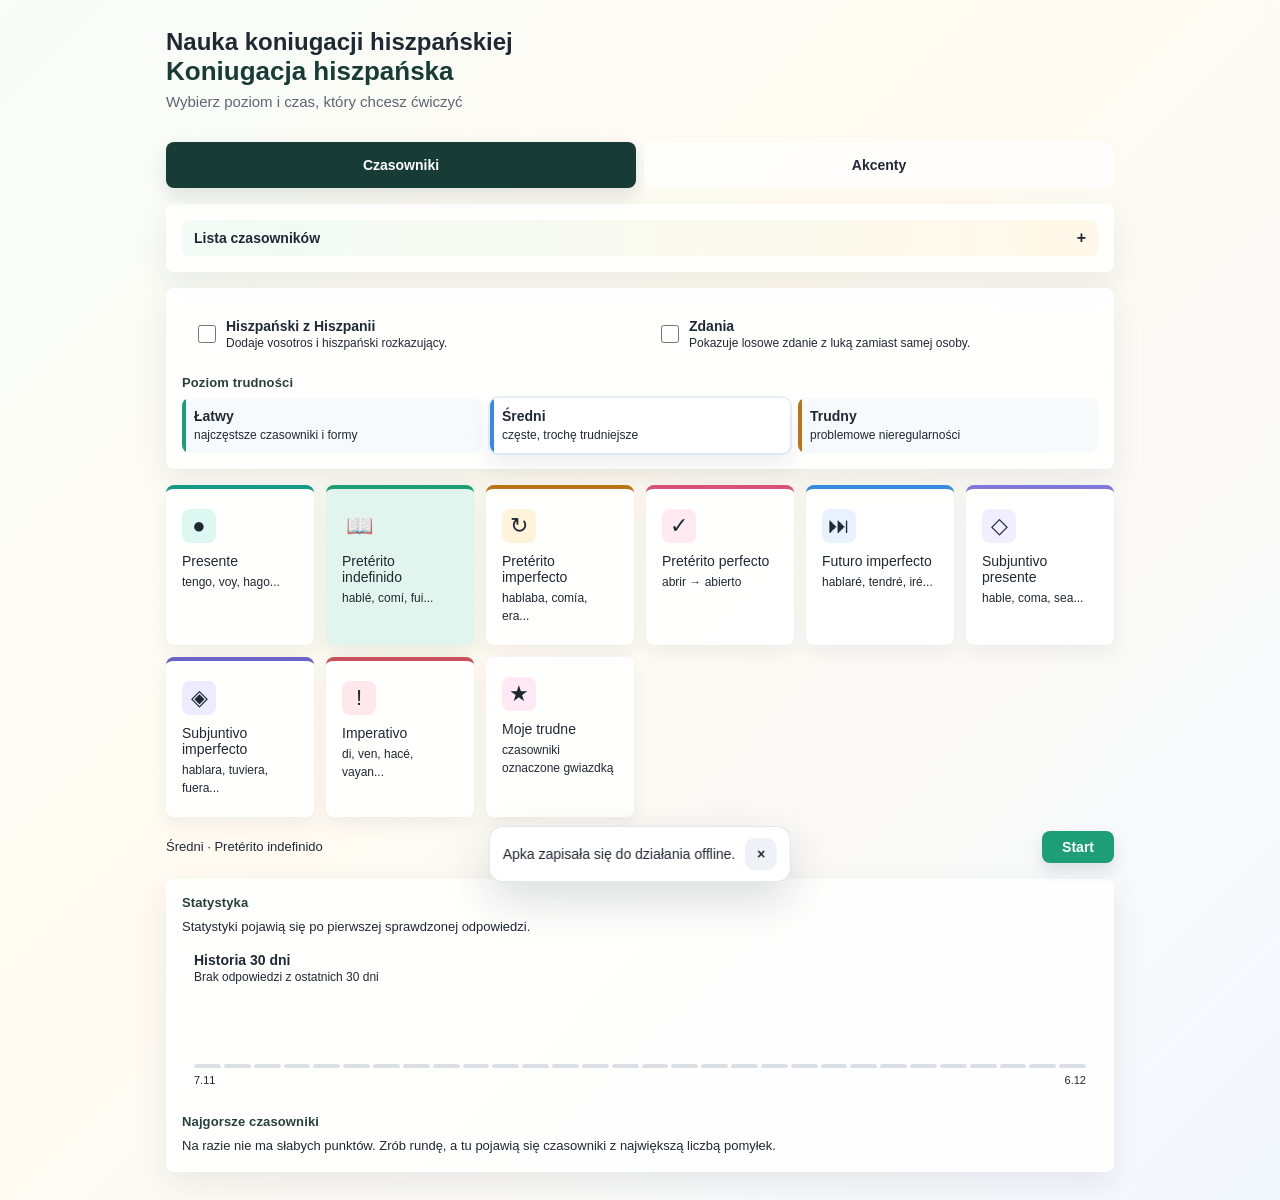
==== commit 08be6d10: "Add files via upload" ====
--- a/spanish_conjugation_app.html
+++ b/spanish_conjugation_app.html
@@ -54,8 +54,8 @@
   </section>
 
   <div class="tense-select-wrap">
-    <label class="tense-select-label" for="tense-select">Czas</label>
-    <select class="tense-select" id="tense-select" onchange="selectPracticeMode(this.value)">
+    <label class="tense-select-label" for="tense-select">Czasy</label>
+    <select class="tense-select" id="tense-select" multiple size="8" onchange="selectTensesFromSelect(this)">
       <option value="presente">Presente</option>
       <option value="indefinido">Pretérito indefinido</option>
       <option value="imperfecto">Pretérito imperfecto</option>
@@ -64,8 +64,6 @@
       <option value="subjuntivo">Subjuntivo presente</option>
       <option value="subjuntivo_imperfecto">Subjuntivo imperfecto</option>
       <option value="imperativo">Imperativo</option>
-      <option value="mix">Mix czasów</option>
-      <option value="favorites">Moje trudne</option>
     </select>
   </div>
 
@@ -109,11 +107,6 @@
       <div class="tense-icon">!</div>
       <div class="tense-label">Imperativo</div>
       <div class="tense-desc">di, ven, hacé, vayan...</div>
-    </div>
-    <div class="tense-card" data-mode="mix" onclick="selectPracticeMode('mix')">
-      <div class="tense-icon">⇄</div>
-      <div class="tense-label">Mix czasów</div>
-      <div class="tense-desc">losowo ze wszystkich czasów</div>
     </div>
     <div class="tense-card" data-mode="favorites" onclick="selectPracticeMode('favorites')">
       <div class="tense-icon">★</div>
@@ -174,6 +167,6 @@
   <div id="exercise-area"></div>
 </div>
 
-<script src="app.js"></script>
+<script src="app.js?v=2026-06-14-4"></script>
 </body>
 </html>
